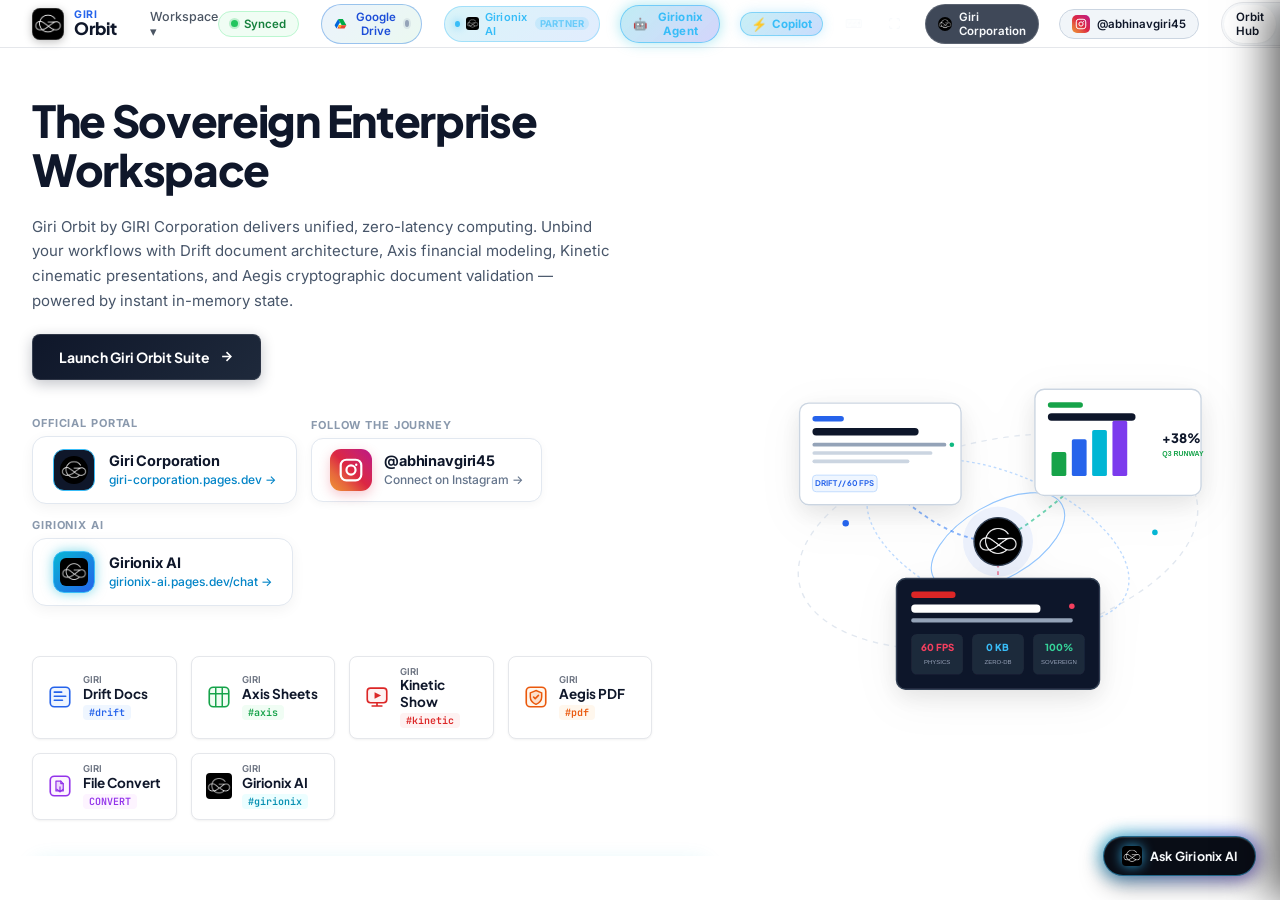
==== index.html @ 6fdd4e20 "fix(docs): purge mock templates so only real user documents display in Recent and Google Drive" ====
<!DOCTYPE html>
<html lang="en">
<head>
  <meta charset="UTF-8">
  <meta name="viewport" content="width=device-width, initial-scale=1.0, viewport-fit=cover">
  <meta name="description" content="Giri Orbit — Complete Cloud-Free Office Suite. Drift Documents, Axis Spreadsheets, Kinetic Presentations, and Aegis PDF Studio. Enterprise productivity, sovereign browser storage.">
  <meta name="keywords" content="Giri Orbit, office suite, document editor, spreadsheet, presentation, PDF, productivity, GIRI Corporation">
  <meta name="author" content="GIRI Corporation">
  <meta name="robots" content="index, follow">
  <meta name="google-site-verification" content="googlefece03b508c439b7">
  <link rel="canonical" href="https://giri-orbit.pages.dev/">
  <link rel="sitemap" type="application/xml" href="https://giri-orbit.pages.dev/sitemap.xml">
  <meta name="theme-color" content="#0f172a" media="(prefers-color-scheme: dark)">
  <meta name="theme-color" content="#ffffff" media="(prefers-color-scheme: light)">
  <meta name="mobile-web-app-capable" content="yes">
  <meta name="apple-mobile-web-app-capable" content="yes">
  <meta name="apple-mobile-web-app-status-bar-style" content="black-translucent">
  <meta name="apple-mobile-web-app-title" content="Giri Orbit">
  <meta name="format-detection" content="telephone=no">

  <!-- Open Graph / Social -->
  <meta property="og:type" content="website">
  <meta property="og:title" content="Giri Orbit — Complete Productivity Platform">
  <meta property="og:description" content="Drift Documents, Axis Spreadsheets, Kinetic Presentations & Aegis PDF Studio — all in your browser, no cloud required.">
  <meta property="og:image" content="assets/giri-logo-symbol.png">
  <meta property="og:site_name" content="Giri Orbit">

  <!-- Twitter Card -->
  <meta name="twitter:card" content="summary">
  <meta name="twitter:title" content="Giri Orbit — Complete Productivity Platform">
  <meta name="twitter:description" content="Enterprise office suite that runs entirely in your browser. No login, no cloud.">
  <meta name="twitter:image" content="assets/giri-logo-symbol.png">

  <title>Giri Orbit — Complete Productivity Platform | GIRI Corporation</title>

  <link rel="preconnect" href="https://fonts.googleapis.com">
  <link rel="preconnect" href="https://fonts.gstatic.com" crossorigin>
  <link href="https://fonts.googleapis.com/css2?family=Inter:wght@300;400;500;600;700;800&family=Plus+Jakarta+Sans:wght@600;700;800&family=JetBrains+Mono:wght@400;500;600&display=swap" rel="stylesheet">
  <link rel="icon" type="image/png" href="assets/giri-logo-symbol.png">
  <link rel="apple-touch-icon" href="assets/giri-logo-symbol.png">
  <link rel="stylesheet" href="css/styles.css?v=10.9">
  <link rel="stylesheet" href="css/hub.css?v=10.2">
  <link rel="stylesheet" href="css/fontsAndSelection.css?v=10.2">
  <link rel="stylesheet" href="css/sync.css?v=10.9">
  <link rel="stylesheet" href="css/mobile.css?v=10.2">
  <link rel="manifest" href="manifest.json">
  <meta name="google-signin-client_id" content="340226227470-np4m4o749r8t12nkpb2lgqru8rftju3r.apps.googleusercontent.com">
  <!-- Official Google Identity Services SDK -->
  <script src="https://accounts.google.com/gsi/client" async defer></script>
</head>
<body>

  <!-- TIER 2: GIRI ORBIT SUITE SUB-HEADER -->
  <header class="tier2-suite-header">
    <div class="tier2-inner">
      <div class="tier2-left">
        <!-- Giri Orbit Dual-Ring Gyroscope / Giri Group Master Mark (Provided by User) -->
        <div class="suite-product-brand" id="suite-product-brand" role="button" tabindex="0" title="Return to Suite Hub">
          <div class="orbit-brand-mark">
            <img src="assets/giri-logo-symbol.png" alt="Giri Group" class="orbit-group-symbol-img">
          </div>
          <div class="suite-brand-titles">
            <span class="suite-brand-sub">Giri</span>
            <span class="suite-brand-main">Orbit</span>
          </div>
        </div>

        <!-- Suite Menu Dropdowns -->
        <nav class="tier2-nav-menu">
          <div class="tier2-menu-item">
            <span>Workspace ▾</span>
            <div class="tier2-dropdown">
              <div class="dropdown-product-row" data-launch="drift">
                <span class="icon-sq sq-blue">D</span>
                <div><strong>Drift</strong><p>Executive Document Composer</p></div>
              </div>
              <div class="dropdown-product-row" data-launch="axis">
                <span class="icon-sq sq-green">A</span>
                <div><strong>Axis</strong><p>High-Velocity Data Matrix</p></div>
              </div>
              <div class="dropdown-product-row" data-launch="kinetic">
                <span class="icon-sq sq-red">K</span>
                <div><strong>Kinetic</strong><p>Cinematic Presentation Show</p></div>
              </div>
              <div class="dropdown-product-row" data-launch="pdf">
                <span class="icon-sq sq-orange">Æ</span>
                <div><strong>Aegis Studio</strong><p>PDF Cryptographic Seal</p></div>
              </div>
              <div class="dropdown-product-row" data-launch="girionix">
                <span class="icon-sq" style="background:linear-gradient(135deg, #06b6d4, #3b82f6); display:flex; align-items:center; justify-content:center; padding:2px;">
                  <img src="assets/girionix-logo.png" alt="Girionix AI Logo" style="width:18px; height:18px; object-fit:contain; border-radius:4px;">
                </span>
                <div><strong>Girionix AI</strong><p>Sovereign Polymath AI Workspace</p></div>
              </div>
              <div style="height:1px; background:rgba(255,255,255,0.1); margin:4px 0;"></div>
              <a href="https://giri-corporation.pages.dev/" target="_blank" rel="noopener" class="dropdown-product-row" style="text-decoration:none; color:inherit;">
                <span class="icon-sq" style="background:#0f172a; border:1px solid #38bdf8; display:flex; align-items:center; justify-content:center;">
                  <img src="assets/giri-logo-symbol.png" alt="Giri Corporation" style="width:16px; height:16px; border-radius:50%; object-fit:cover;">
                </span>
                <div><strong>Giri Corporation</strong><p>Official Corporate Portal &rarr;</p></div>
              </a>
            </div>
          </div>
        </nav>
      </div>

      <!-- Suite View Switcher Tabs & Actions -->
      <div class="tier2-right">
        <button class="tier1-sync-pill" id="btn-global-sync" title="Browser Sync Status & Storage Manager">
          <span class="sync-dot-live"></span>
          <span id="txt-global-sync">Synced</span>
        </button>
        <button class="tier1-drive-pill" id="btn-global-drive-sync" title="Google Drive Cloud Workspace (Save, Open & Edit directly)">
          <svg width="13" height="13" viewBox="0 0 24 24" fill="none" style="flex-shrink:0;">
            <path d="M7.71 3.5L1.15 15l3.43 6 6.56-11.5L7.71 3.5z" fill="#0066DA"/>
            <path d="M16.29 3.5h-8.58l6.56 11.5h8.58l-6.56-11.5z" fill="#00AC47"/>
            <path d="M22.85 15H9.71l-3.43 6h13.14l3.43-6z" fill="#EA4335"/>
            <path d="M14.27 15l-3.42 6-3.43-6h6.85z" fill="#FFBA00"/>
          </svg>
          <span id="txt-global-drive-sync">Google Drive</span>
          <span class="drive-dot-live disconnected"></span>
        </button>
        <button class="tier1-install-pill" id="btn-pwa-install" style="display:none; margin-right:6px; background:rgba(37,99,235,0.2); border:1px solid #3b82f6; color:#93c5fd; padding:3px 10px; border-radius:20px; font-size:11.5px; font-weight:600; cursor:pointer; align-items:center; gap:5px;" title="Install Giri Orbit as Desktop or Mobile App">
          <svg width="12" height="12" viewBox="0 0 24 24" fill="none" stroke="currentColor" stroke-width="2.5"><path d="M21 15v4a2 2 0 0 1-2 2H5a2 2 0 0 1-2-2v-4"/><polyline points="7 10 12 15 17 10"/><line x1="12" y1="15" x2="12" y2="3"/></svg>
          <span>Install App</span>
        </button>
        <div class="girionix-partner-badge" title="Official Strategic AI Partner: Girionix AI (Click for details)" style="margin-right:6px; cursor:pointer;">
          <span class="girionix-partner-pulse"></span>
          <img src="assets/girionix-logo.png" alt="Girionix AI" style="width:13px; height:13px; object-fit:contain; border-radius:3px;">
          <span>Girionix AI</span>
          <span style="opacity:0.7; font-size:9.5px; font-weight:700; text-transform:uppercase; background:rgba(56,189,248,0.2); padding:1px 5px; border-radius:10px;">Partner</span>
        </div>
        <button class="tier1-agent-pill" id="btn-open-girionix-agent" style="margin-right:6px;" title="Open Girionix Autonomous Office Agent (Alt+A)">
          <span>🤖</span>
          <span>Girionix Agent</span>
        </button>
        <button class="tier1-icon-pill" id="btn-open-girionix-ai" style="margin-right:6px; background:linear-gradient(135deg, rgba(6,182,212,0.22), rgba(59,130,246,0.28)); border:1px solid rgba(56,189,248,0.5); color:#38bdf8; padding:3px 10px; border-radius:20px; font-size:11.5px; font-weight:700; cursor:pointer; display:inline-flex; align-items:center; gap:5px; box-shadow:0 0 12px rgba(56,189,248,0.25);" title="Open Girionix AI Assistant (Ctrl+J)">
          <span style="font-size:13px;">⚡</span>
          <span>Copilot</span>
        </button>
        <button class="tier1-icon-pill" id="btn-suite-shortcuts" style="margin-right:6px; background:rgba(255,255,255,0.06); border:1px solid rgba(255,255,255,0.15); color:#f8fafc; width:28px; height:28px; border-radius:50%; display:inline-flex; align-items:center; justify-content:center; cursor:pointer; font-size:12px;" title="Keyboard Shortcuts (Ctrl+/)">
          ⌨
        </button>
        <button class="tier1-icon-pill" id="btn-suite-fullscreen" style="margin-right:6px; background:rgba(255,255,255,0.06); border:1px solid rgba(255,255,255,0.15); color:#f8fafc; width:28px; height:28px; border-radius:50%; display:inline-flex; align-items:center; justify-content:center; cursor:pointer;" title="Toggle Immersive Fullscreen">
          <svg width="13" height="13" viewBox="0 0 24 24" fill="none" stroke="currentColor" stroke-width="2"><path d="M8 3H5a2 2 0 0 0-2 2v3m18 0V5a2 2 0 0 0-2-2h-3m0 18h3a2 2 0 0 0 2-2v-3M3 16v3a2 2 0 0 0 2 2h3"/></svg>
        </button>
        <a href="https://giri-corporation.pages.dev/" target="_blank" rel="noopener" class="tier1-corp-pill" style="margin-right:6px;" title="Visit Giri Corporation Official Website">
          <img src="assets/giri-logo-symbol.png" alt="Giri Corporation" style="width:14px; height:14px; border-radius:50%; display:block;">
          <span>Giri Corporation</span>
        </a>
        <a href="https://www.instagram.com/abhinavgiri45/" target="_blank" rel="noopener" class="tier1-instagram-pill" style="margin-right:8px;" title="Follow @abhinavgiri45 on Instagram">
          <div class="tier1-instagram-pill-icon">
            <svg width="12" height="12" viewBox="0 0 24 24" fill="none" xmlns="http://www.w3.org/2000/svg">
              <rect x="2.5" y="2.5" width="19" height="19" rx="5.2" stroke="#ffffff" stroke-width="2" fill="none"/>
              <circle cx="12" cy="12" r="4.2" stroke="#ffffff" stroke-width="2" fill="none"/>
              <circle cx="16.8" cy="7.2" r="1.1" fill="#ffffff"/>
            </svg>
          </div>
          <span>@abhinavgiri45</span>
        </a>
        <!-- Active Suite Tabs with Specific Tool Links -->
        <nav class="suite-switcher-pill-bar">
          <a href="#hub" class="suite-nav-pill active" data-view="launcher" id="tab-nav-launcher" title="Orbit Hub (http://127.0.0.1:5000/#hub)">
            <span class="pill-full-label">Orbit Hub</span>
            <span class="pill-short-label">Hub</span>
          </a>
          <a href="#drift" class="suite-nav-pill" data-view="drift" id="tab-nav-drift" title="Giri Drift Docs (http://127.0.0.1:5000/#drift)">
            <span class="pill-full-label">Drift (Docs)</span>
            <span class="pill-short-label">Drift</span>
          </a>
          <a href="#axis" class="suite-nav-pill" data-view="axis" id="tab-nav-axis" title="Giri Axis Sheets (http://127.0.0.1:5000/#axis)">
            <span class="pill-full-label">Axis (Sheets)</span>
            <span class="pill-short-label">Axis</span>
          </a>
          <a href="#kinetic" class="suite-nav-pill" data-view="kinetic" id="tab-nav-kinetic" title="Giri Kinetic Presentation (http://127.0.0.1:5000/#kinetic)">
            <span class="pill-full-label">Kinetic (Presentation)</span>
            <span class="pill-short-label">Kinetic</span>
          </a>
          <a href="#pdf" class="suite-nav-pill" data-view="pdf" id="tab-nav-pdf" title="Giri Aegis PDF Studio (http://127.0.0.1:5000/#pdf)">
            <span class="pill-full-label">Aegis (PDF)</span>
            <span class="pill-short-label">Aegis</span>
          </a>
          <a href="#girionix" class="suite-nav-pill" data-view="girionix" id="tab-nav-girionix" title="Girionix AI Polymath Studio (http://127.0.0.1:5000/#girionix)">
            <img src="assets/girionix-logo.png" alt="Girionix AI" style="width:14px; height:14px; object-fit:contain; border-radius:3px; vertical-align:middle; margin-right:4px;">
            <span class="pill-full-label">Girionix (AI)</span>
            <span class="pill-short-label">Girionix AI</span>
          </a>
        </nav>
      </div>
    </div>
  </header>

  <!-- Hidden Universal File Input for Imports -->
  <input type="file" id="universal-file-input" accept=".json,.csv,.md,.txt,.docx,.xlsx,.pptx" style="display: none;">

  <!-- PRIMARY WORKSPACE VIEWPORT -->
  <main class="orbit-workspace" id="orbit-workspace">
    <!-- Rendered by app.js?v=8.0: Zoho-Style Suite Landing Hub OR Full-Screen Desktop Tool Workspaces -->
  </main>

  <!-- PROFESSIONAL EXPORT FORMAT MODAL DIALOG -->
  <div class="export-modal-backdrop" id="export-modal-backdrop" aria-hidden="true">
    <div class="export-modal-card" role="dialog" aria-modal="true" aria-label="Export Document Options">
      <div class="export-modal-header">
        <div class="export-header-title-wrap">
          <svg width="18" height="18" viewBox="0 0 24 24" fill="none" stroke="#e42528" stroke-width="2">
            <path d="M21 15v4a2 2 0 0 1-2 2H5a2 2 0 0 1-2-2v-4"/><polyline points="17 8 12 3 7 8"/><line x1="12" y1="3" x2="12" y2="15"/>
          </svg>
          <div>
            <h3 class="export-modal-title">Export Document</h3>
            <span class="export-modal-sub" id="export-modal-tool-name">Giri Drift Word Processor</span>
          </div>
        </div>
        <button class="esc-kbd" id="btn-close-export-modal">ESC</button>
      </div>

      <div class="export-modal-body">
        <!-- File Name Row -->
        <div class="export-field-group">
          <label for="export-filename-input" class="export-field-label">File Name</label>
          <div class="export-filename-wrap">
            <input type="text" id="export-filename-input" class="export-filename-input" value="Enterprise-Charter" spellcheck="false">
            <span class="export-ext-badge" id="export-ext-preview">.docx</span>
          </div>
        </div>

        <!-- Format Selector Grid -->
        <div class="export-field-group">
          <label class="export-field-label">Select File Format & Extension</label>
          <div class="export-formats-grid" id="export-formats-grid">
            <!-- Dynamically populated format cards -->
          </div>
        </div>
      </div>

      <div class="export-modal-footer">
        <button class="export-cancel-btn" id="btn-cancel-export">Cancel</button>
        <button class="btn-zoho-red" id="btn-confirm-export" style="padding:8px 18px; font-size:13px;">
          <span>Download & Export</span>
        </button>
      </div>
    </div>
  </div>

  <!-- Global Command Palette Spotlight Dialog (Ctrl+K) -->
  <div class="cmd-palette-backdrop" id="cmd-palette-backdrop" aria-hidden="true">
    <div class="cmd-palette-card" role="dialog" aria-modal="true" aria-label="Command Palette">
      <div class="cmd-search-row">
        <svg width="16" height="16" viewBox="0 0 24 24" fill="none" stroke="currentColor" stroke-width="2">
          <circle cx="11" cy="11" r="8"/><line x1="21" y1="21" x2="16.65" y2="16.65"/>
        </svg>
        <input type="text" id="cmd-search-input" placeholder="Type a command or search documents..." spellcheck="false" autocomplete="off">
        <kbd class="esc-kbd" id="cmd-close-btn">ESC</kbd>
      </div>

      <div class="cmd-results-list" id="cmd-results-list"></div>

      <div class="cmd-footer-hints">
        <span>Use <kbd>↑</kbd> <kbd>↓</kbd> to navigate</span>
        <span><kbd>Enter</kbd> to execute</span>
        <span><kbd>ESC</kbd> to dismiss</span>
      </div>
    </div>
  </div>

  <!-- AI Executive Copilot Modal (Ctrl+J) -->
  <div class="ai-copilot-backdrop" id="ai-copilot-backdrop" aria-hidden="true">
    <div class="ai-copilot-card" role="dialog" aria-modal="true" aria-label="AI Executive Copilot">
      <div class="ai-copilot-header">
        <div class="ai-title-wrap">
          <svg width="16" height="16" viewBox="0 0 24 24" fill="none" stroke="#7c3aed" stroke-width="2">
            <polygon points="12 2 15.09 8.26 22 9.27 17 14.14 18.18 21.02 12 17.77 5.82 21.02 7 14.14 2 9.27 8.91 8.26 12 2"/>
          </svg>
          <span class="ai-title">Giri Orbit AI Executive Copilot</span>
        </div>
        <kbd class="esc-kbd" id="ai-copilot-close">ESC</kbd>
      </div>

      <input type="text" id="ai-prompt-input" class="ai-prompt-input" placeholder="Ask AI: 'Summarize charter', 'Draft action items', or 'Format table'..." spellcheck="false">

      <div class="ai-quick-pills">
        <button class="ai-pill-btn" data-prompt="executive-summary">✨ Executive Summary</button>
        <button class="ai-pill-btn" data-prompt="action-items">📋 Key Action Items</button>
        <button class="ai-pill-btn" data-prompt="strategic-table">📊 Strategic Table</button>
        <button class="ai-pill-btn" data-prompt="enhance-tone">⚡ Enhance Tone</button>
      </div>
    </div>
  </div>

  <!-- Enterprise Sovereign Specs & Documentation Modal -->
  <div class="sovereign-modal-backdrop" id="sovereign-modal-backdrop" aria-hidden="true">
    <div class="sovereign-modal-card" role="dialog" aria-modal="true" aria-label="Giri Orbit Sovereign Enterprise Specifications">
      <div class="export-modal-header">
        <div class="export-header-title-wrap">
          <div class="orbit-brand-mark" style="width:32px; height:32px; background:#000; border-radius:6px; overflow:hidden;">
            <img src="assets/giri-logo-symbol.png" alt="Giri Group" style="width:100%; height:100%; object-fit:cover; display:block;">
          </div>
          <div>
            <h3 class="export-modal-title" id="sovereign-modal-title">Giri Orbit Sovereign Architecture</h3>
            <span class="export-modal-sub" id="sovereign-modal-sub">Enterprise Specification & Platform Capabilities</span>
          </div>
        </div>
        <button class="esc-kbd" id="btn-close-sovereign-modal">ESC</button>
      </div>

      <div class="export-modal-body" id="sovereign-modal-body" style="font-size:13px; color:#334155; line-height:1.6;">
        <!-- Dynamically injected content -->
      </div>

      <div class="export-modal-footer">
        <button class="export-cancel-btn" id="btn-dismiss-sovereign">Dismiss</button>
        <button class="btn-giri-primary" id="btn-action-sovereign" style="padding:8px 18px; font-size:12.5px;">
          <span>Launch Fullscreen App</span>
        </button>
      </div>
    </div>
  </div>

  <!-- Floating Girionix AI Quick Assistant Pill -->
  <div class="girionix-floating-trigger" id="btn-floating-girionix-trigger" role="button" tabindex="0" title="Ask Girionix AI (Ctrl+J)">
    <div class="girionix-floating-aura"></div>
    <div class="girionix-floating-inner">
      <span class="girionix-floating-icon" style="display:inline-flex; align-items:center; justify-content:center;">
        <img src="assets/girionix-logo.png" alt="Girionix AI Logo" style="width:20px; height:20px; object-fit:contain; border-radius:4px;">
      </span>
      <span class="girionix-floating-label">Ask Girionix AI</span>
    </div>
  </div>

  <!-- Girionix AI Office Suite Copilot Side-Panel Drawer -->
  <aside class="girionix-ai-drawer" id="girionix-ai-drawer" aria-hidden="true" role="complementary" aria-label="Girionix AI Office Copilot">
    <!-- Draggable Resize Handle -->
    <div class="girionix-resize-handle" id="girionix-resize-handle" title="Drag to adjust assistant width"></div>

    <!-- Header Tier 1: Brand, Title, New Chat & Controls -->
    <div class="girionix-drawer-header" style="padding:10px 14px; display:flex; align-items:center; justify-content:space-between; border-bottom:1px solid rgba(255,255,255,0.08); background:#0c0f18;">
      <div class="girionix-drawer-title-wrap" style="display:flex; align-items:center; gap:8px;">
        <div class="girionix-drawer-logo" style="display:flex; align-items:center; justify-content:center; background:transparent; width:auto; height:auto;">
          <img src="assets/giri-logo-symbol.png" alt="Giri Orbit Logo" style="width:24px; height:24px; object-fit:contain;">
        </div>
        <div style="display:flex; align-items:center; gap:5px;">
          <span style="font-size:13.5px; font-weight:800; color:#f1f5f9; letter-spacing:-0.2px;">Girionix AI</span>
          <span style="background:rgba(168,85,247,0.18); border:1px solid rgba(168,85,247,0.4); color:#c084fc; font-size:9.5px; font-weight:800; padding:1.5px 5px; border-radius:10px; letter-spacing:0.5px;">PRO</span>
        </div>
        <!-- Active Copilot Indicator matching user screenshot -->
        <span id="girionix-copilot-title-badge" style="font-size:11px; font-weight:700; color:#38bdf8; background:rgba(56,189,248,0.1); border:1px solid rgba(56,189,248,0.25); border-radius:12px; padding:2px 8px; white-space:nowrap;">✦ Giri Drift Co-Pilot</span>
      </div>

      <div class="girionix-drawer-actions" style="display:flex; align-items:center; gap:6px;">
        <!-- New Chat Button (Per active tool) -->
        <button id="btn-girionix-new-chat" class="girionix-new-chat-btn" title="Start a fresh AI conversation for this tool" style="display:flex; align-items:center; gap:5px; background:linear-gradient(135deg, rgba(37,99,235,0.25), rgba(6,182,212,0.25)); border:1px solid rgba(56,189,248,0.4); color:#38bdf8; font-size:11.5px; font-weight:700; padding:4px 10px; border-radius:6px; cursor:pointer; transition:all 0.15s ease;">
          <span style="font-size:13px; font-weight:900; line-height:1;">+</span>
          <span>New Chat</span>
        </button>
        <!-- Mode Tabs: Instant Copilot vs Cloud Web -->
        <div class="girionix-mode-pill-toggle" style="display:flex; background:#18181b; border:1px solid #27272a; border-radius:6px; padding:2px;">
          <button id="btn-girionix-mode-instant" class="girionix-mode-btn active" title="Instant Local Sovereign AI (100% Guaranteed Response)" style="background:#2563eb; color:#fff; border:none; border-radius:4px; font-size:10px; font-weight:700; padding:2px 6px; cursor:pointer;">⚡ Instant</button>
          <button id="btn-girionix-mode-cloud" class="girionix-mode-btn" title="Cloud Studio Web App" style="background:transparent; color:#94a3b8; border:none; border-radius:4px; font-size:10px; font-weight:600; padding:2px 6px; cursor:pointer;">🌐 Cloud</button>
        </div>
        <button class="girionix-icon-btn" id="btn-girionix-settings" title="AI Model & API Key Settings" style="background:transparent; border:1px solid #27272a; color:#94a3b8; border-radius:6px; width:28px; height:28px; display:flex; align-items:center; justify-content:center; cursor:pointer; font-size:12px;">⚙️</button>
        <button class="girionix-icon-btn" id="btn-girionix-expand" title="Adjust Width (Compact / Wide / Full)" style="background:transparent; border:1px solid #27272a; color:#94a3b8; border-radius:6px; width:28px; height:28px; display:flex; align-items:center; justify-content:center; cursor:pointer; font-size:12px;">⛶</button>
        <button class="girionix-icon-btn" id="btn-girionix-drawer-close" title="Close Copilot (ESC)" style="background:transparent; border:1px solid #27272a; color:#94a3b8; border-radius:6px; width:28px; height:28px; display:flex; align-items:center; justify-content:center; cursor:pointer; font-size:13px;">✕</button>
      </div>
    </div>

    <!-- Header Tier 2: Tool Switcher Pills Bar (Exact visual match to user screenshot Image 1) -->
    <div class="girionix-tool-pills-bar" style="display:flex; align-items:center; gap:8px; padding:8px 14px; background:#080b13; border-bottom:1px solid rgba(255,255,255,0.06); overflow-x:auto;">
      <button class="girionix-tool-pill active" data-tool="drift">Giri Drift</button>
      <button class="girionix-tool-pill" data-tool="axis">Giri Axis</button>
      <button class="girionix-tool-pill" data-tool="kinetic">Giri Kinetic</button>
      <button class="girionix-tool-pill" data-tool="pdf">Giri Aegis</button>
      <div style="margin-left:auto; font-size:10px; color:#64748b; font-family:monospace; display:flex; align-items:center; gap:5px; white-space:nowrap;">
        <span class="live-dot" style="width:6px; height:6px; border-radius:50%; background:#22c55e; display:inline-block;"></span>
        <span id="girionix-live-time">06:47 AM</span>
        <span style="background:rgba(168,85,247,0.15); color:#c084fc; border:1px solid rgba(168,85,247,0.3); border-radius:4px; padding:1px 5px; font-size:9.5px; font-weight:700;">Auto-Identified</span>
      </div>
    </div>

    <!-- Copilot Body: Panes Container -->
    <div class="girionix-drawer-content" style="flex:1; display:flex; flex-direction:column; min-height:0; position:relative; overflow:hidden;">
      
      <!-- PANE 1: ⚡ SOVEREIGN INSTANT COPILOT (Guaranteed Response, 0ms Delay, 100% Reliable) -->
      <div id="girionix-pane-sovereign" class="girionix-copilot-pane active" style="flex:1; display:flex; flex-direction:column; min-height:0; position:relative; background:#070911;">
        <!-- Chat Message Stream -->
        <div id="girionix-chat-stream" class="girionix-chat-stream" style="flex:1; overflow-y:auto; padding:16px 14px; display:flex; flex-direction:column; gap:14px;">
          <!-- Dynamically populated or Welcome Hero -->
        </div>

        <!-- Suggestion Chips Bar -->
        <div id="girionix-suggestion-chips" class="girionix-suggestion-chips" style="display:flex; gap:6px; padding:6px 14px; overflow-x:auto; background:#090d16; border-top:1px solid rgba(255,255,255,0.05); scrollbar-width:none;">
          <!-- Dynamically injected based on active tool -->
        </div>

        <!-- Input Compose Box -->
        <div class="girionix-chat-compose" style="padding:10px 14px 14px; background:#0c101c; border-top:1px solid rgba(255,255,255,0.08); display:flex; flex-direction:column; gap:8px;">
          <div id="girionix-attached-chip-row" class="girionix-attached-chip-row" style="display:none; margin:0 0 6px 0;">
            <span id="girionix-attached-chip-label">📄 document.txt</span>
            <button id="btn-girionix-remove-chip" style="background:none; border:none; color:#ef4444; cursor:pointer; font-size:12px; margin-left:auto;">✕</button>
          </div>
          <div style="display:flex; gap:8px; align-items:flex-end;">
            <input type="file" id="girionix-file-input" accept=".txt,.md,.json,.csv,.tsv,.html,.doc,.docx" style="display:none;">
            <button id="btn-girionix-attach-file" class="girionix-attach-btn" title="Attach file context (Ctrl+U)">📎</button>
            <div style="flex:1; position:relative; display:flex; align-items:center;">
              <textarea id="girionix-drawer-prompt-input" rows="1" placeholder="Ask Girionix AI for formulas, tables, slides, or prose..." style="width:100%; max-height:120px; background:#111624; border:1px solid rgba(56,189,248,0.25); border-radius:8px; padding:9px 38px 9px 12px; color:#f8fafc; font-size:12.5px; font-family:inherit; resize:none; outline:none; line-height:1.45;"></textarea>
              <button id="btn-girionix-voice-dictate" title="Voice Dictation" style="position:absolute; right:8px; background:transparent; border:none; color:#64748b; font-size:15px; cursor:pointer; padding:4px;">🎙️</button>
            </div>
            <button id="btn-girionix-drawer-send" title="Send message (Enter)" style="background:linear-gradient(135deg, #06b6d4, #2563eb); border:none; color:#fff; width:36px; height:36px; border-radius:8px; display:flex; align-items:center; justify-content:center; cursor:pointer; font-size:15px; flex-shrink:0; transition:all 0.15s ease;">➤</button>
          </div>
          <div style="display:flex; justify-content:space-between; align-items:center; font-size:10px; color:#64748b;">
            <span>Giri Orbit Sovereign Intelligence • Pro 10.4</span>
            <span>Shift+Enter for new line</span>
          </div>
        </div>
      </div>

      <!-- PANE 2: 🌐 CLOUD STUDIO (Remote Iframe Web App) -->
      <div id="girionix-pane-cloud" class="girionix-copilot-pane" style="flex:1; display:none; flex-direction:column; min-height:0; position:relative; background:#07080e;">
        <div class="girionix-frame-controls" style="display:flex; align-items:center; justify-content:space-between; padding:6px 12px; background:#05070e; border-bottom:1px solid rgba(255,255,255,0.06); font-size:11px; color:#64748b;">
          <span class="girionix-frame-url" style="color:#38bdf8;">girionix-ai.pages.dev</span>
          <div style="display:flex; gap:6px;">
            <button class="girionix-mini-btn" id="btn-girionix-frame-reload">↻ Reload</button>
            <a class="girionix-mini-btn" id="btn-girionix-popout-link" href="https://girionix-ai.pages.dev" target="_blank" rel="noopener">↗ Popout</a>
          </div>
        </div>
        <div class="girionix-iframe-wrap" style="flex:1; width:100%; height:100%; position:relative;">
          <iframe id="girionix-drawer-iframe" src="about:blank" data-src="https://girionix-ai.pages.dev/?direct=chat&amp;app=true&amp;embed=true&amp;mode=office&amp;model=girionix-pro&amp;name=Orbit%20User" title="Girionix AI Cloud Studio" allow="clipboard-read; clipboard-write; microphone; camera; display-capture; fullscreen" style="width:100%; height:100%; border:none; display:block;"></iframe>
        </div>
      </div>

    </div>
  </aside>

  <!-- Notification Toast Container -->
  <div class="orbit-toast-wrap" id="orbit-toast-wrap" aria-live="polite"></div>

  <!-- Main Orchestrator -->
  <script type="module" src="js/app.js?v=11.5"></script>
  <script>
    if ('serviceWorker' in navigator) {
      window.addEventListener('load', () => {
        navigator.serviceWorker.register('./sw.js').then((reg) => {
          console.log('[Giri Orbit PWA] Service Worker active, scope:', reg.scope);
        }).catch((err) => {
          console.warn('[Giri Orbit PWA] Service Worker registration skipped:', err);
        });
      });
    }
  </script>
</body>
</html>
---- css/styles.css ----
@import url("./social.css?v=8.0");
@import url("./fileMenu.css?v=8.0");
@import url("./hub.css?v=8.0");
@import url("./print.css?v=8.0");
@import url("./fontsAndSelection.css?v=8.0");
/* ==========================================================================
   GIRI ORBIT / GIRI OFFICE SUITE — ENTERPRISE WHITE DESIGN SYSTEM
   Inspired by Zoho Office Suite / Apple / Linear
   ========================================================================== */

:root {
  /* Stark White & Corporate Neutral Palette */
  --canvas-white: #ffffff;
  --panel-bg: #f8fafc;
  --panel-alt: #f1f5f9;
  --sidebar-bg: #fafbfc;
  --border-subtle: #e5e7eb;
  --border-crisp: #d1d5db;
  --border-dark: #0f172a;

  /* Typography Colors */
  --text-primary: #111827;
  --text-secondary: #4b5563;
  --text-muted: #6b7280;

  /* Brand Accents */
  --zoho-red: #e42528;
  --zoho-red-hover: #c91e21;
  --accent-blue: #1e40af;
  --accent-green: #15803d;
  --accent-amber: #b45309;
  --accent-violet: #6d28d9;

  /* Elevations */
  --shadow-card: 0 1px 3px rgba(0, 0, 0, 0.04), 0 1px 2px rgba(0, 0, 0, 0.02);
  --shadow-hover: 0 10px 25px -3px rgba(0, 0, 0, 0.08), 0 4px 6px -2px rgba(0, 0, 0, 0.04);
  --shadow-paper: 0 4px 20px rgba(0, 0, 0, 0.06), 0 1px 2px rgba(0, 0, 0, 0.04);
  --shadow-modal: 0 20px 50px -8px rgba(0, 0, 0, 0.18), 0 0 0 1px rgba(0, 0, 0, 0.05);

  /* Fonts */
  --font-sans: 'Inter', -apple-system, BlinkMacSystemFont, 'Segoe UI', Roboto, sans-serif;
  --font-display: 'Plus Jakarta Sans', -apple-system, BlinkMacSystemFont, sans-serif;
  --font-mono: 'JetBrains Mono', monospace;

  /* Motion */
  --ease-out: cubic-bezier(0.16, 1, 0.3, 1);
  --transition-fast: 0.2s var(--ease-out);
}

/* --- Global Reset --- */
*, *::before, *::after {
  box-sizing: border-box;
  margin: 0;
  padding: 0;
  -webkit-font-smoothing: antialiased;
}

html, body {
  width: 100vw;
  height: 100vh;
  overflow: hidden;
  background-color: var(--canvas-white);
  color: var(--text-primary);
  font-family: var(--font-sans);
  font-size: 13.5px;
}

/* Custom Scrollbars */
* {
  scrollbar-width: thin;
  scrollbar-color: #cbd5e1 transparent;
}
*::-webkit-scrollbar { width: 5px; height: 5px; }
*::-webkit-scrollbar-track { background: transparent; }
*::-webkit-scrollbar-thumb { background: #cbd5e1; border-radius: 9999px; }
*::-webkit-scrollbar-thumb:hover { background: #94a3b8; }

button, input, textarea, select {
  font-family: inherit;
  font-size: inherit;
  color: inherit;
  background: none;
  border: none;
  outline: none;
}

/* ==========================================================================
   TIER 1: GLOBAL CORPORATE NETWORK HEADER
   ========================================================================== */
.tier1-corporate-bar {
  width: 100%;
  height: 38px;
  background: #ffffff;
  border-bottom: 1px solid #f1f5f9;
  display: flex;
  align-items: center;
  justify-content: center;
  z-index: 1002;
  position: relative;
}

.tier1-inner {
  width: 100%;
  max-width: 1440px;
  padding: 0 24px;
  display: flex;
  align-items: center;
  justify-content: space-between;
}

.tier1-left, .tier1-right {
  display: flex;
  align-items: center;
  gap: 16px;
}

.giri-brand-corp-badge {
  cursor: pointer;
  display: flex;
  align-items: center;
  padding: 3px 6px;
  border-radius: 6px;
  transition: all var(--transition-fast);
}

.giri-brand-corp-badge:hover {
  background: var(--panel-alt);
}

.giri-corp-badge-img {
  height: 24px;
  width: auto;
  max-width: 140px;
  object-fit: contain;
  display: block;
}

.tier1-links {
  display: flex;
  align-items: center;
  gap: 18px;
}

.tier1-link {
  font-size: 12px;
  color: var(--text-secondary);
  text-decoration: none;
  font-weight: 500;
  transition: color var(--transition-fast);
}

.tier1-link:hover {
  color: var(--text-primary);
}

.dropdown-arrow {
  cursor: pointer;
}

.tier1-icon-btn {
  color: var(--text-secondary);
  cursor: pointer;
  display: flex;
  align-items: center;
  transition: color var(--transition-fast);
}

.tier1-icon-btn:hover {
  color: var(--text-primary);
}

.tier1-lang-select {
  display: flex;
  align-items: center;
  gap: 5px;
  font-size: 11.5px;
  color: var(--text-secondary);
  cursor: pointer;
  padding: 3px 6px;
  border-radius: 4px;
  transition: all var(--transition-fast);
}

.tier1-lang-select:hover {
  background: var(--panel-alt);
  color: var(--text-primary);
}

.tier1-status-pill {
  display: flex;
  align-items: center;
  gap: 6px;
  padding: 3px 9px;
  background: rgba(37, 99, 235, 0.06);
  border: 1px solid rgba(37, 99, 235, 0.16);
  border-radius: 12px;
  font-family: var(--font-mono);
  font-size: 11px;
  font-weight: 600;
  color: #2563eb;
  cursor: pointer;
  transition: all var(--transition-fast);
}

.tier1-status-pill:hover {
  background: rgba(37, 99, 235, 0.12);
}

.status-pulse-dot {
  width: 6px;
  height: 6px;
  border-radius: 50%;
  background: #10b981;
  box-shadow: 0 0 6px #10b981;
  animation: statusPulse 2s infinite;
}

@keyframes statusPulse {
  0% { transform: scale(1); opacity: 1; }
  50% { transform: scale(1.3); opacity: 0.6; }
  100% { transform: scale(1); opacity: 1; }
}

/* Tier 1 Ecosystem Dropdown Menu */
.tier1-dropdown-wrap {
  position: relative;
}

.tier1-dropdown-menu {
  position: absolute;
  top: calc(100% + 8px);
  left: 0;
  min-width: 240px;
  background: #ffffff;
  border: 1px solid var(--border-subtle);
  border-radius: 8px;
  box-shadow: var(--shadow-modal);
  padding: 6px;
  display: none;
  flex-direction: column;
  gap: 2px;
  z-index: 2000;
}

.tier1-dropdown-wrap:hover .tier1-dropdown-menu,
.tier1-dropdown-menu.open {
  display: flex;
}

.ecosystem-menu-item {
  padding: 8px 10px;
  border-radius: 6px;
  cursor: pointer;
  transition: background var(--transition-fast);
}

.ecosystem-menu-item:hover {
  background: var(--panel-bg);
}

.ecosystem-menu-item strong {
  display: block;
  font-family: var(--font-display);
  font-size: 12px;
  color: var(--text-primary);
}

.ecosystem-menu-item p {
  margin: 0;
  font-size: 10.5px;
  color: var(--text-muted);
}

/* ==========================================================================
   TIER 2: GIRI OFFICE SUITE SUB-HEADER
   ========================================================================== */
.tier2-suite-header {
  width: 100%;
  height: 54px;
  background: #ffffff;
  border-bottom: 1px solid var(--border-subtle);
  display: flex;
  align-items: center;
  justify-content: center;
  z-index: 1001;
  position: relative;
  transition: height 0.18s cubic-bezier(0.16, 1, 0.3, 1);
}

.tier2-inner {
  width: 100%;
  max-width: 1440px;
  padding: 0 24px;
  display: flex;
  align-items: center;
  justify-content: space-between;
}

.tier2-left, .tier2-right {
  display: flex;
  align-items: center;
  gap: 14px;
}

.suite-product-brand {
  display: flex;
  align-items: center;
  gap: 10px;
  cursor: pointer;
  padding: 4px 8px;
  border-radius: 8px;
  transition: all var(--transition-fast);
}

.suite-product-brand:hover {
  background: var(--panel-bg);
}

.orbit-brand-mark {
  width: 32px;
  height: 32px;
  border-radius: 8px;
  background: #000000;
  border: 1px solid rgba(255, 255, 255, 0.18);
  display: flex;
  align-items: center;
  justify-content: center;
  box-shadow: 0 2px 8px rgba(0, 0, 0, 0.25);
  overflow: hidden;
}

.orbit-group-symbol-img {
  width: 100%;
  height: 100%;
  object-fit: cover;
  display: block;
  transition: transform var(--transition-fast);
}

.suite-product-brand:hover .orbit-group-symbol-img {
  transform: scale(1.08);
}

.suite-brand-titles {
  display: flex;
  flex-direction: column;
  line-height: 1.05;
}

.suite-brand-sub {
  font-size: 10.5px;
  font-weight: 700;
  color: #2563eb;
  letter-spacing: 0.06em;
  text-transform: uppercase;
}

.suite-brand-main {
  font-family: var(--font-display);
  font-size: 17px;
  font-weight: 800;
  color: #0f172a;
  letter-spacing: -0.02em;
}

.tier2-nav-menu {
  display: flex;
  align-items: center;
  gap: 16px;
  margin-left: 12px;
}

.tier2-menu-item {
  position: relative;
  font-size: 12.5px;
  font-weight: 500;
  color: var(--text-secondary);
  cursor: pointer;
  padding: 6px 0;
  transition: color var(--transition-fast);
}

.tier2-menu-item:hover {
  color: var(--text-primary);
}

.tier2-dropdown {
  position: absolute;
  top: 100%;
  left: 0;
  min-width: 220px;
  background: #ffffff;
  border: 1px solid var(--border-subtle);
  border-radius: 8px;
  box-shadow: var(--shadow-modal);
  padding: 6px;
  display: none;
  flex-direction: column;
  gap: 4px;
  z-index: 2000;
}

.tier2-menu-item:hover .tier2-dropdown {
  display: flex;
}

.dropdown-product-row {
  display: flex;
  align-items: center;
  gap: 10px;
  padding: 8px 10px;
  border-radius: 6px;
  cursor: pointer;
  transition: background var(--transition-fast);
}

.dropdown-product-row:hover {
  background: var(--panel-bg);
}

.icon-sq {
  width: 26px;
  height: 26px;
  border-radius: 6px;
  display: flex;
  align-items: center;
  justify-content: center;
  font-family: var(--font-display);
  font-size: 12px;
  font-weight: 800;
  color: #ffffff;
}

.sq-blue { background: #2563eb; }
.sq-green { background: #16a34a; }
.sq-red { background: #dc2626; }
.sq-orange { background: #ea580c; }

.dropdown-product-row strong {
  display: block;
  font-size: 12px;
  color: var(--text-primary);
}

.dropdown-product-row p {
  font-size: 10.5px;
  color: var(--text-muted);
}

/* Tier 2 Switcher Pills */
.suite-switcher-pill-bar {
  display: flex;
  align-items: center;
  background: var(--panel-bg);
  padding: 2px;
  border-radius: 9999px;
  border: 1px solid var(--border-subtle);
}

.suite-nav-pill {
  display: inline-flex;
  align-items: center;
  padding: 5px 12px;
  border-radius: 9999px;
  font-size: 11.5px;
  font-weight: 500;
  color: var(--text-secondary);
  text-decoration: none;
  background: transparent;
  border: none;
  cursor: pointer;
  transition: all var(--transition-fast);
}

.suite-nav-pill:hover {
  color: var(--text-primary);
}

.suite-nav-pill.active {
  background: #ffffff;
  color: var(--text-primary);
  font-weight: 600;
  box-shadow: 0 1px 2px rgba(0, 0, 0, 0.06);
}

.suite-nav-pill .pill-full-label {
  display: inline;
}

.suite-nav-pill .pill-short-label {
  display: none;
}

body.in-tool .suite-nav-pill .pill-full-label {
  display: none;
}
body.in-tool .suite-nav-pill .pill-short-label {
  display: inline;
}

@media (max-width: 900px) {
  .suite-nav-pill .pill-full-label {
    display: none;
  }
  .suite-nav-pill .pill-short-label {
    display: inline;
  }
}

.tier2-divider {
  width: 1px;
  height: 20px;
  background: var(--border-subtle);
}

.header-action-pill {
  display: inline-flex;
  align-items: center;
  gap: 5px;
  padding: 5px 10px;
  border-radius: 6px;
  border: 1px solid var(--border-subtle);
  background: var(--panel-bg);
  font-size: 11.5px;
  font-weight: 500;
  color: var(--text-secondary);
  cursor: pointer;
  transition: all var(--transition-fast);
}

.header-action-pill:hover {
  color: var(--text-primary);
  border-color: var(--border-crisp);
  background: var(--panel-bg);
}

.header-cmd-pill {
  display: inline-flex;
  align-items: center;
  padding: 4px 8px;
  border-radius: 6px;
  background: var(--panel-bg);
  border: 1px solid var(--border-subtle);
  color: var(--text-secondary);
  cursor: pointer;
}

.kbd-hint {
  font-family: var(--font-mono);
  font-size: 10px;
  padding: 1px 4px;
  border-radius: 3px;
  background: #ffffff;
  border: 1px solid var(--border-subtle);
  color: var(--text-muted);
}

/* ==========================================================================
   PRIMARY WORKSPACE VIEWPORT
   ========================================================================== */
.orbit-workspace {
  width: 100vw;
  height: calc(100vh - 92px);
  overflow-y: auto;
  position: relative;
  background-color: var(--canvas-white);
}

/* ==========================================================================
   FULL-SCREEN TOOL IMMERSION (ACTIVE WHEN IN ANY TOOL)
   Completely removes the suite headers so tools occupy 100vh with their own ribbons
   ========================================================================== */
body.in-tool .tier1-corporate-bar,
body.in-tool .tier2-suite-header,
.tier2-suite-header.in-tool {
  display: none !important;
}

body.in-tool .orbit-workspace {
  height: 100vh !important;
  max-height: 100vh !important;
  margin-top: 0 !important;
  padding: 0 !important;
  top: 0 !important;
}

/* ==========================================================================
   ZOHO OFFICE-STYLE SUITE LANDING HUB
   ========================================================================== */
.zoho-suite-landing {
  width: 100%;
  display: flex;
  flex-direction: column;
  background: #ffffff;
}

/* Hero Section */
.zoho-hero-section {
  width: 100%;
  max-width: 1360px;
  margin: 0 auto;
  padding: 48px 32px 32px;
  display: grid;
  grid-template-columns: 1.15fr 0.85fr;
  gap: 40px;
  align-items: center;
}

.zoho-hero-left {
  display: flex;
  flex-direction: column;
  gap: 20px;
}

.zoho-hero-title {
  font-family: var(--font-display);
  font-size: 44px;
  font-weight: 800;
  color: #0f172a;
  letter-spacing: -0.03em;
  line-height: 1.12;
}

.zoho-hero-subtitle {
  font-size: 15px;
  line-height: 1.65;
  color: #475569;
  max-width: 580px;
}

/* Executive Giri Orbit Primary Button */
.btn-giri-primary {
  display: inline-flex;
  align-items: center;
  justify-content: center;
  gap: 9px;
  padding: 13px 26px;
  border-radius: 8px;
  background: linear-gradient(135deg, #0f172a 0%, #1e293b 100%);
  color: #ffffff;
  font-family: var(--font-display);
  font-size: 14px;
  font-weight: 700;
  cursor: pointer;
  width: fit-content;
  box-shadow: 0 4px 14px rgba(15, 23, 42, 0.25);
  border: 1px solid rgba(255, 255, 255, 0.12);
  transition: all var(--transition-fast);
}

.btn-giri-primary:hover {
  background: linear-gradient(135deg, #1e293b 0%, #2563eb 100%);
  transform: translateY(-1px);
  box-shadow: 0 6px 18px rgba(37, 99, 235, 0.35);
}

/* Accent Button */
.btn-zoho-red {
  display: inline-flex;
  align-items: center;
  justify-content: center;
  gap: 8px;
  padding: 13px 26px;
  border-radius: 8px;
  background: linear-gradient(135deg, #2563eb 0%, #1d4ed8 100%);
  color: #ffffff;
  font-family: var(--font-display);
  font-size: 14px;
  font-weight: 700;
  cursor: pointer;
  width: fit-content;
  box-shadow: 0 4px 14px rgba(37, 99, 235, 0.25);
  transition: all var(--transition-fast);
}

.btn-zoho-red:hover {
  background: linear-gradient(135deg, #1d4ed8 0%, #1e40af 100%);
  transform: translateY(-1px);
  box-shadow: 0 6px 18px rgba(37, 99, 235, 0.35);
}

/* 4 Product Cards Horizontal Strip */
.zoho-product-cards-strip {
  display: grid;
  grid-template-columns: repeat(4, 1fr);
  gap: 14px;
  margin-top: 14px;
  max-width: 620px;
}

.zoho-app-card {
  display: flex;
  align-items: center;
  gap: 10px;
  padding: 10px 14px;
  background: #ffffff;
  border: 1px solid var(--border-subtle);
  border-radius: 8px;
  box-shadow: var(--shadow-card);
  cursor: pointer;
  transition: all var(--transition-fast);
}

.zoho-app-card:hover {
  transform: translateY(-2px);
  border-color: var(--border-crisp);
  box-shadow: var(--shadow-hover);
}

.app-card-icon {
  display: flex;
  align-items: center;
  justify-content: center;
}

.app-card-meta {
  display: flex;
  flex-direction: column;
}

.app-card-prefix {
  font-size: 9.5px;
  font-weight: 600;
  color: var(--text-muted);
  line-height: 1;
}

.app-card-title {
  font-family: var(--font-display);
  font-size: 13.5px;
  font-weight: 700;
  color: #0f172a;
}

/* Hero Right Illustration */
.zoho-hero-right {
  display: flex;
  align-items: center;
  justify-content: center;
  position: relative;
}

.hero-vector-art {
  width: 100%;
  max-width: 480px;
  height: auto;
  filter: drop-shadow(0 10px 20px rgba(0, 0, 0, 0.05));
}

/* Zero-G Orbital Document Matrix Section */
.orbital-matrix-section {
  width: 100%;
  border-top: 1px solid var(--border-subtle);
  background: radial-gradient(circle at 50% 10%, rgba(248, 250, 252, 0.8) 0%, #ffffff 70%);
  padding: 24px 32px 48px;
  display: flex;
  flex-direction: column;
  height: 520px;
}

.orbital-section-header {
  max-width: 1360px;
  margin: 0 auto 16px;
  width: 100%;
  display: flex;
  align-items: center;
  justify-content: space-between;
}

.orbital-title-group h2 {
  font-family: var(--font-display);
  font-size: 18px;
  font-weight: 800;
  color: #0f172a;
}

.orbital-title-group p {
  font-size: 12px;
  color: var(--text-secondary);
}

.orbital-search-bar {
  display: flex;
  align-items: center;
  gap: 12px;
  padding: 6px 14px;
  background: #ffffff;
  border: 1px solid var(--border-subtle);
  border-radius: 8px;
  box-shadow: var(--shadow-card);
}

.orbital-search-input {
  font-size: 12.5px;
  width: 220px;
}

.orbital-filter-btn {
  padding: 3px 8px;
  border-radius: 4px;
  font-size: 11px;
  font-weight: 500;
  color: var(--text-secondary);
  cursor: pointer;
}

.orbital-filter-btn.active {
  background: var(--panel-alt);
  color: var(--text-primary);
  font-weight: 600;
}

.orbital-physics-canvas-wrap {
  flex: 1;
  position: relative;
  overflow: hidden;
  width: 100%;
  max-width: 1360px;
  margin: 0 auto;
}

/* Floating Recent Document Cards */
.floating-doc-card {
  position: absolute;
  width: 310px;
  background: #ffffff;
  border: 1px solid var(--border-subtle);
  border-radius: 10px;
  box-shadow: var(--shadow-card);
  padding: 15px;
  cursor: grab;
  display: flex;
  flex-direction: column;
  gap: 10px;
  user-select: none;
  transform-origin: center center;
  transition: box-shadow 0.25s var(--ease-out), border-color 0.25s var(--ease-out);
  will-change: transform;
}

.floating-doc-card:active { cursor: grabbing; }
.floating-doc-card:hover {
  box-shadow: var(--shadow-hover);
  border-color: var(--border-crisp);
  z-index: 100 !important;
}

.card-top-row {
  display: flex;
  align-items: center;
  justify-content: space-between;
}

.card-tool-badge {
  display: inline-flex;
  align-items: center;
  gap: 4px;
  font-size: 10px;
  font-weight: 700;
  padding: 2px 7px;
  border-radius: 4px;
}

.badge-drift { background: rgba(37, 99, 235, 0.08); color: #1e40af; }
.badge-axis { background: rgba(22, 163, 74, 0.08); color: #15803d; }
.badge-kinetic { background: rgba(220, 38, 38, 0.08); color: #b91c1c; }
.badge-pdf { background: rgba(234, 88, 12, 0.08); color: #c2410c; }

.card-timestamp {
  font-size: 10px;
  font-family: var(--font-mono);
  color: var(--text-muted);
}

.card-title {
  font-family: var(--font-display);
  font-size: 14px;
  font-weight: 700;
  color: var(--text-primary);
  line-height: 1.3;
}

.card-preview-text {
  font-size: 11.5px;
  line-height: 1.5;
  color: var(--text-secondary);
  display: -webkit-box;
  -webkit-line-clamp: 2;
  -webkit-box-orient: vertical;
  overflow: hidden;
}

.card-footer-meta {
  display: flex;
  align-items: center;
  justify-content: space-between;
  border-top: 1px solid var(--border-subtle);
  padding-top: 8px;
  font-size: 10.5px;
  color: var(--text-muted);
}

.card-action-cue {
  color: var(--zoho-red);
  font-weight: 700;
  display: flex;
  align-items: center;
  gap: 3px;
}

.card-launching {
  transition: transform 0.45s var(--ease-out), opacity 0.45s ease-out !important;
  transform: scale(2.4) !important;
  opacity: 0 !important;
  pointer-events: none;
}

/* ==========================================================================
   GIRI PDF STUDIO WORKSPACE
   ========================================================================== */
.pdf-studio-shell {
  width: 100%;
  height: 100%;
  display: flex;
  flex-direction: column;
  background: var(--panel-bg);
}

.pdf-top-bar {
  height: 44px;
  min-height: 44px;
  background: #ffffff;
  border-bottom: 1px solid var(--border-subtle);
  display: flex;
  align-items: center;
  justify-content: space-between;
  padding: 0 16px;
}

.pdf-tool-group {
  display: flex;
  align-items: center;
  gap: 8px;
}

.pdf-split-body {
  flex: 1;
  display: flex;
  overflow: hidden;
}

.pdf-pages-sidebar {
  width: 220px;
  min-width: 220px;
  background: var(--sidebar-bg);
  border-right: 1px solid var(--border-subtle);
  padding: 16px;
  display: flex;
  flex-direction: column;
  gap: 12px;
  overflow-y: auto;
}

.pdf-page-thumb {
  display: flex;
  align-items: center;
  gap: 10px;
  padding: 8px;
  border-radius: 6px;
  border: 1px solid transparent;
  cursor: pointer;
  transition: all var(--transition-fast);
}

.pdf-page-thumb:hover { background: var(--panel-alt); }
.pdf-page-thumb.active {
  background: #ffffff;
  border-color: var(--zoho-red);
  box-shadow: var(--shadow-card);
}

.pdf-thumb-canvas {
  width: 90px;
  height: 110px;
  background: #ffffff;
  border: 1px solid var(--border-subtle);
  border-radius: 3px;
  padding: 8px;
  display: flex;
  flex-direction: column;
}

.pdf-canvas-viewport {
  flex: 1;
  overflow: auto;
  padding: 40px 20px;
  display: flex;
  justify-content: center;
  background: #e2e8f0;
}

.pdf-rendered-sheet {
  width: 800px;
  min-height: 1020px;
  background: #ffffff;
  box-shadow: var(--shadow-paper);
  padding: 64px 72px;
  position: relative;
  outline: none;
  transform-origin: top center;
  transition: transform 0.2s;
}

.pdf-watermark-overlay {
  position: absolute;
  top: 45%;
  left: 50%;
  transform: translate(-50%, -50%) rotate(-35deg);
  font-family: var(--font-display);
  font-size: 48px;
  font-weight: 800;
  color: rgba(228, 37, 40, 0.08);
  pointer-events: none;
  white-space: nowrap;
}

.pdf-approved-stamp {
  padding: 6px 14px;
  border: 2px solid var(--zoho-red);
  border-radius: 4px;
  color: var(--zoho-red);
  font-family: var(--font-display);
  font-size: 14px;
  font-weight: 800;
  text-align: center;
  transform: rotate(-12deg);
}

/* ==========================================================================
   DRIFT, AXIS, KINETIC STYLES (PRESERVED)
   ========================================================================== */
.drift-app-shell, .axis-app-shell, .kinetic-app-shell {
  width: 100%;
  height: 100%;
  display: flex;
  flex-direction: column;
}

.drift-ribbon, .kinetic-top-bar, .axis-formula-bar {
  height: 44px;
  min-height: 44px;
  background: #ffffff;
  border-bottom: 1px solid var(--border-subtle);
  display: flex;
  align-items: center;
  padding: 0 16px;
  gap: 8px;
}

.drift-split-body, .axis-split-body, .kinetic-split-body {
  flex: 1;
  display: flex;
  overflow: hidden;
}

.drift-left-sidebar, .axis-left-sidebar, .kinetic-slide-nav {
  width: 240px;
  min-width: 240px;
  background: var(--sidebar-bg);
  border-right: 1px solid var(--border-subtle);
  padding: 16px;
  overflow-y: auto;
}

.drift-center-viewport {
  flex: 1;
  overflow-y: auto;
  overflow-x: hidden;
  display: flex;
  flex-direction: column;
  align-items: center;
  justify-content: flex-start;
  padding: 24px 20px 70vh 20px;
  background: #edebe9;
  width: 100%;
  box-sizing: border-box;
  scroll-behavior: smooth;
  -webkit-overflow-scrolling: touch;
}

#drift-paper-canvas {
  width: 100%;
  display: flex;
  flex-direction: column;
  align-items: center;
  background: transparent !important;
  border: none !important;
  box-shadow: none !important;
  padding: 0 !important;
  margin: 0 auto !important;
  outline: none !important;
  box-sizing: border-box;
}

/* Individual MS Word Authentic White Page Sheets */
.drift-page-sheet {
  width: 816px !important;
  min-width: 816px !important;
  max-width: 816px !important;
  height: 1056px !important;
  min-height: 1056px !important;
  max-height: 1056px !important;
  margin: 0 auto !important;
  background-color: #ffffff !important;
  border: 1px solid #d1d5db !important;
  border-radius: 2px !important;
  box-shadow: 0 4px 18px rgba(0, 0, 0, 0.12), 0 0 2px rgba(0, 0, 0, 0.15) !important;
  padding: 72px 80px !important;
  outline: none !important;
  font-family: Calibri, 'Segoe UI', Arial, sans-serif;
  font-size: 11pt;
  line-height: 1.25;
  color: #000000;
  box-sizing: border-box !important;
  position: relative !important;
  word-break: break-word;
  overflow-wrap: break-word;
  overflow: hidden !important;
  transition: box-shadow 0.18s ease, border-color 0.18s ease;
}

.drift-page-sheet:focus,
.drift-page-sheet.active-sheet {
  box-shadow: 0 6px 22px rgba(37, 99, 235, 0.18), 0 0 0 1.5px #2563eb !important;
  border-color: #2563eb !important;
}

/* MS Word Gap Between Physical Sheets */
.drift-page-separator {
  width: 816px;
  min-width: 816px;
  max-width: 816px;
  height: 44px;
  margin: 0 auto;
  display: flex;
  align-items: center;
  justify-content: center;
  position: relative;
  user-select: none;
  pointer-events: auto;
}

.drift-page-separator::before {
  content: '';
  position: absolute;
  left: 0;
  right: 0;
  top: 50%;
  height: 1px;
  background: repeating-linear-gradient(to right, #cbd5e1 0, #cbd5e1 6px, transparent 6px, transparent 12px);
  z-index: 1;
}

.drift-page-sep-badge {
  position: relative;
  z-index: 2;
  font-size: 10px;
  font-weight: 700;
  color: #64748b;
  background: #ffffff;
  padding: 3px 14px;
  border-radius: 12px;
  border: 1px solid #cbd5e1;
  letter-spacing: 0.8px;
  box-shadow: 0 1px 4px rgba(0, 0, 0, 0.08);
  text-transform: uppercase;
  display: flex;
  align-items: center;
  gap: 8px;
}

.drift-page-delete-btn {
  background: #fee2e2;
  border: 1px solid #fca5a5;
  color: #ef4444;
  cursor: pointer;
  font-size: 10px;
  font-weight: 700;
  padding: 1px 6px;
  line-height: 1.2;
  border-radius: 4px;
  transition: all 0.15s;
}

.drift-page-delete-btn:hover {
  background: #ef4444;
  color: #ffffff;
}

/* Legacy fallback support */
.drift-page-break,
.drift-visual-page-break {
  display: none !important;
}

.paper-sheet-container {
  width: 816px;
  min-width: 816px;
  max-width: 816px;
  margin: 0 auto;
  background-color: transparent;
  outline: none;
  box-sizing: border-box;
}

.kinetic-stage-viewport {
  flex: 1;
  overflow: auto;
  display: flex;
  flex-direction: column;
  align-items: center;
  justify-content: center;
  padding: 32px 20px;
  background: #f1f5f9;
  position: relative;
}


/* Axis Grid & Table */
.axis-grid-viewport { flex: 1; overflow: auto; background: #ffffff; position: relative; }
.axis-table { border-collapse: collapse; table-layout: fixed; font-family: var(--font-mono); font-size: 12px; }
.axis-corner-cell { width: 48px !important; min-width: 48px !important; max-width: 48px !important; height: 26px !important; background: #e2e8f0 !important; border: 1px solid #cbd5e1 !important; position: sticky !important; top: 0 !important; left: 0 !important; z-index: 35 !important; box-sizing: border-box !important; }
.axis-col-header { height: 26px !important; min-width: 95px !important; background: #f8fafc !important; color: #334155 !important; border: 1px solid #cbd5e1 !important; font-weight: 600 !important; text-align: center !important; position: sticky !important; top: 0 !important; z-index: 20 !important; box-sizing: border-box !important; }
.axis-row-header { width: 48px !important; min-width: 48px !important; max-width: 48px !important; background: #f8fafc !important; color: #334155 !important; border: 1px solid #cbd5e1 !important; font-weight: 600 !important; text-align: center !important; position: sticky !important; left: 0 !important; z-index: 25 !important; box-sizing: border-box !important; }
.axis-col-header.active-col-header, .axis-col-header.in-col-selection { background: #dcfce7 !important; color: #166534 !important; font-weight: 700 !important; border-bottom: 2.5px solid #107c41 !important; }
.axis-row-header.active-row-header, .axis-row-header.in-row-selection { background: #dcfce7 !important; color: #166534 !important; font-weight: 700 !important; border-right: 2.5px solid #107c41 !important; }
.axis-cell { height: 26px; border: 1px solid #cbd5e1; padding: 0 8px; outline: none; white-space: nowrap; overflow: hidden; box-sizing: border-box; }
.axis-cell.active-cell, .axis-cell:focus, .axis-cell:focus-visible { outline: 1.5px solid #000000 !important; outline-offset: -1px !important; box-shadow: none !important; background-color: #ffffff !important; z-index: 30 !important; position: relative !important; }
.axis-cell.num-cell { text-align: right; font-variant-numeric: tabular-nums; }

/* ==========================================================================
   KINETIC SLIDE CANVAS & EXECUTIVE THEME ENGINE
   ========================================================================== */
.kinetic-slide-frame {
  width: 920px;
  max-width: 92%;
  aspect-ratio: 16 / 9;
  background: #090d16;
  color: #f8fafc;
  border: 1px solid rgba(255, 255, 255, 0.12);
  border-radius: 12px;
  box-shadow: 0 24px 48px -12px rgba(0, 0, 0, 0.6), 0 0 0 1px rgba(255, 255, 255, 0.08);
  padding: 38px 46px;
  display: flex;
  flex-direction: column;
  justify-content: space-between;
  position: relative;
  overflow: hidden;
  transition: background 0.25s ease, color 0.25s ease;
  box-sizing: border-box;
}

/* Background Decorative Artwork Layer (SVG curves, bursts, gradients) */
.slide-canvas-art {
  position: absolute;
  inset: 0;
  width: 100%;
  height: 100%;
  pointer-events: none;
  overflow: hidden;
  z-index: 1;
  border-radius: inherit;
}
.slide-canvas-art svg {
  width: 100%;
  height: 100%;
  display: block;
}

/* Slide Header & Content Elements (Layered above artwork) */
.slide-header-zone {
  position: relative;
  z-index: 2;
}

.slide-tag-pill {
  display: inline-flex;
  align-items: center;
  gap: 6px;
  padding: 4px 12px;
  border-radius: 9999px;
  font-size: 10px;
  font-weight: 700;
  letter-spacing: 0.08em;
  text-transform: uppercase;
  background: rgba(255, 255, 255, 0.08);
  border: 1px solid rgba(255, 255, 255, 0.18);
  backdrop-filter: blur(8px);
  -webkit-backdrop-filter: blur(8px);
  margin-bottom: 10px;
  outline: none;
  position: relative;
  z-index: 2;
  transition: all 0.15s ease;
}
.slide-tag-pill:focus {
  box-shadow: 0 0 0 2px #38bdf8;
  background: rgba(255, 255, 255, 0.15);
}

.slide-h1-editable {
  font-family: 'Plus Jakarta Sans', system-ui, -apple-system, sans-serif;
  font-size: 34px;
  font-weight: 800;
  line-height: 1.15;
  letter-spacing: -0.025em;
  color: #ffffff;
  margin: 0 0 8px 0;
  outline: none;
  text-shadow: 0 2px 12px rgba(0, 0, 0, 0.5);
  position: relative;
  z-index: 2;
}
.slide-h1-editable:focus {
  background: rgba(255, 255, 255, 0.06);
  border-radius: 4px;
}

.slide-p-editable {
  font-size: 14px;
  line-height: 1.5;
  color: #cbd5e1;
  margin: 0;
  max-width: 820px;
  outline: none;
  position: relative;
  z-index: 2;
  text-shadow: 0 1px 4px rgba(0, 0, 0, 0.3);
}
.slide-p-editable:focus {
  background: rgba(255, 255, 255, 0.06);
  border-radius: 4px;
}

/* Feature Nodes Cards Grid */
.slide-cards-grid {
  display: grid;
  gap: 16px;
  margin-top: 20px;
  width: 100%;
  position: relative;
  z-index: 2;
  box-sizing: border-box;
}

.slide-feature-card {
  background: rgba(15, 23, 42, 0.65);
  border: 1px solid rgba(255, 255, 255, 0.14);
  border-radius: 10px;
  padding: 18px 20px;
  backdrop-filter: blur(12px);
  -webkit-backdrop-filter: blur(12px);
  box-shadow: 0 8px 24px -6px rgba(0, 0, 0, 0.4);
  position: relative;
  overflow: hidden;
  display: flex;
  flex-direction: column;
  justify-content: flex-start;
  transition: transform 0.15s ease, box-shadow 0.15s ease, border-color 0.15s ease;
  box-sizing: border-box;
}
.slide-feature-card:hover {
  transform: translateY(-2px);
  border-color: rgba(255, 255, 255, 0.3);
  box-shadow: 0 14px 28px -6px rgba(0, 0, 0, 0.55);
}

.feature-num {
  font-family: 'JetBrains Mono', monospace;
  font-size: 22px;
  font-weight: 800;
  line-height: 1;
  color: var(--slide-accent, #38bdf8);
  margin-bottom: 8px;
  outline: none;
}

.feature-title {
  font-size: 14px;
  font-weight: 700;
  color: #f8fafc;
  line-height: 1.35;
  margin-bottom: 6px;
  outline: none;
}

.feature-desc {
  font-size: 12px;
  line-height: 1.5;
  color: #cbd5e1;
  outline: none;
}

/* ==========================================================================
   PRESENTATIONGO AUTHENTIC VISUAL DIAGRAMS STYLES
   ========================================================================== */
.pgo-diagram-wrap {
  flex: 1;
  display: flex;
  align-items: center;
  justify-content: center;
  position: relative;
  width: 100%;
  margin-top: 14px;
  min-height: 250px;
}

/* 1. Circular Loop Process */
.pgo-circular-layout {
  display: grid;
  grid-template-columns: 1fr 180px 1fr;
  grid-template-rows: 1fr 1fr;
  gap: 12px;
  width: 100%;
  height: 100%;
  align-items: center;
}

.pgo-circular-center-hub {
  grid-column: 2;
  grid-row: 1 / 3;
  display: flex;
  flex-direction: column;
  align-items: center;
  justify-content: center;
  position: relative;
}

.pgo-circular-center-hub svg {
  width: 160px;
  height: 160px;
  filter: drop-shadow(0 4px 12px rgba(0,0,0,0.1));
}

.pgo-loop-node-card {
  background: var(--panel-bg, #f8fafc);
  border: 1.5px solid var(--border-subtle, #e2e8f0);
  border-radius: 8px;
  padding: 10px 12px;
  display: flex;
  flex-direction: column;
  gap: 3px;
  transition: all 0.2s ease;
  position: relative;
}

.pgo-loop-node-card:hover {
  transform: translateY(-2px);
  box-shadow: 0 4px 12px rgba(0,0,0,0.06);
}

.pgo-node-badge {
  display: inline-flex;
  align-items: center;
  padding: 2px 7px;
  border-radius: 4px;
  font-size: 9.5px;
  font-weight: 800;
  color: #ffffff;
  width: fit-content;
  letter-spacing: 0.04em;
  text-transform: uppercase;
}

.pgo-node-title {
  font-size: 12px;
  font-weight: 700;
  color: var(--text-primary, #0f172a);
  outline: none;
}

.pgo-node-desc {
  font-size: 10px;
  color: var(--text-secondary, #64748b);
  line-height: 1.35;
  outline: none;
}

/* 2. Zigzag Diamond Process */
.pgo-zigzag-layout {
  display: flex;
  flex-direction: column;
  width: 100%;
  height: 100%;
  justify-content: center;
  position: relative;
}

.pgo-zigzag-track {
  width: 100%;
  height: 48px;
  margin: 10px 0;
}

.pgo-zigzag-steps-grid {
  display: grid;
  grid-template-columns: repeat(5, 1fr);
  gap: 10px;
  width: 100%;
}

.pgo-zigzag-card {
  background: var(--panel-bg, #f8fafc);
  border: 1px solid var(--border-subtle, #e2e8f0);
  border-radius: 8px;
  padding: 10px;
  display: flex;
  flex-direction: column;
  gap: 4px;
  position: relative;
}

.pgo-diamond-num {
  width: 26px;
  height: 26px;
  transform: rotate(45deg);
  display: flex;
  align-items: center;
  justify-content: center;
  border-radius: 4px;
  margin: 0 auto 6px auto;
  box-shadow: 0 2px 6px rgba(0,0,0,0.15);
}

.pgo-diamond-num span {
  transform: rotate(-45deg);
  font-size: 10px;
  font-weight: 800;
  color: #ffffff;
}

/* 3. Chevron Arrow Process */
.pgo-chevron-strip {
  display: grid;
  grid-template-columns: repeat(4, 1fr);
  gap: 8px;
  width: 100%;
}

.pgo-chevron-card {
  background: #f1f5f9;
  border-left: 4px solid #2563eb;
  border-radius: 6px;
  padding: 12px 14px;
  display: flex;
  flex-direction: column;
  gap: 4px;
  position: relative;
  transition: all 0.2s ease;
}

.pgo-chevron-card:hover {
  background: #e2e8f0;
  transform: translateY(-2px);
}

/* 4. Strategic 2x2 SWOT Matrix */
.pgo-swot-grid {
  display: grid;
  grid-template-columns: 1fr 1fr;
  grid-template-rows: 1fr 1fr;
  gap: 14px;
  width: 100%;
  height: 100%;
  position: relative;
}

.pgo-swot-quadrant {
  border-radius: 8px;
  padding: 14px 16px;
  display: flex;
  flex-direction: column;
  position: relative;
  overflow: hidden;
  border: 1.5px solid;
}

.pgo-swot-s { background: #ecfdf5; border-color: #059669; }
.pgo-swot-w { background: #fef2f2; border-color: #dc2626; }
.pgo-swot-o { background: #eff6ff; border-color: #2563eb; }
.pgo-swot-t { background: #fffbeb; border-color: #d97706; }

.pgo-swot-watermark {
  position: absolute;
  right: 12px;
  bottom: -4px;
  font-size: 54px;
  font-weight: 900;
  opacity: 0.12;
  user-select: none;
  pointer-events: none;
}

.pgo-swot-header {
  display: flex;
  align-items: center;
  gap: 8px;
  margin-bottom: 6px;
}

.pgo-swot-badge {
  width: 22px;
  height: 22px;
  border-radius: 4px;
  display: flex;
  align-items: center;
  justify-content: center;
  font-size: 11px;
  font-weight: 800;
  color: #ffffff;
}

.pgo-swot-center-badge {
  position: absolute;
  top: 50%;
  left: 50%;
  transform: translate(-50%, -50%);
  background: #0f172a;
  color: #ffffff;
  font-size: 9px;
  font-weight: 800;
  padding: 5px 10px;
  border-radius: 20px;
  letter-spacing: 0.08em;
  box-shadow: 0 4px 14px rgba(0,0,0,0.25);
  z-index: 2;
}

/* 5. Winding Milestone Road Journey */
.pgo-milestone-road-wrap {
  width: 100%;
  height: 100%;
  display: flex;
  flex-direction: column;
  position: relative;
}

.pgo-milestone-cards-strip {
  display: grid;
  grid-template-columns: repeat(4, 1fr);
  gap: 12px;
  width: 100%;
  margin-top: 10px;
}

.pgo-milestone-card {
  background: #f8fafc;
  border: 1px solid #cbd5e1;
  border-radius: 8px;
  padding: 10px;
  display: flex;
  flex-direction: column;
  gap: 3px;
  position: relative;
}

.pgo-milestone-flag {
  display: flex;
  align-items: center;
  gap: 4px;
  font-size: 11px;
  font-weight: 800;
  color: #d97706;
}

/* 6. Maslow 5-Tier Pyramid */
.pgo-pyramid-layout {
  display: grid;
  grid-template-columns: 240px 1fr;
  gap: 20px;
  width: 100%;
  align-items: center;
}

.pgo-pyramid-graphic {
  display: flex;
  align-items: center;
  justify-content: center;
}

.pgo-pyramid-tiers-col {
  display: flex;
  flex-direction: column;
  gap: 8px;
  width: 100%;
}

.pgo-pyramid-tier-row {
  display: flex;
  align-items: center;
  gap: 12px;
  background: #f8fafc;
  border: 1px solid #e2e8f0;
  border-radius: 6px;
  padding: 8px 12px;
}

/* 7. Conversion Funnel */
.pgo-funnel-layout {
  display: grid;
  grid-template-columns: 220px 1fr;
  gap: 20px;
  width: 100%;
  align-items: center;
}

.pgo-funnel-stages-col {
  display: flex;
  flex-direction: column;
  gap: 8px;
  width: 100%;
}

.pgo-funnel-stage-row {
  display: flex;
  align-items: center;
  gap: 12px;
  background: #f8fafc;
  border: 1px solid #e2e8f0;
  border-radius: 6px;
  padding: 8px 12px;
}

/* 8. Radial Hub & Spoke */
.pgo-radial-layout {
  display: grid;
  grid-template-columns: 1fr 160px 1fr;
  gap: 14px;
  width: 100%;
  align-items: center;
}

.pgo-radial-center {
  display: flex;
  flex-direction: column;
  align-items: center;
  justify-content: center;
  width: 130px;
  height: 130px;
  background: linear-gradient(135deg, #0891b2, #0284c7);
  color: #ffffff;
  border-radius: 50%;
  margin: 0 auto;
  box-shadow: 0 4px 16px rgba(8, 145, 178, 0.35);
  text-align: center;
  padding: 10px;
}

/* 9. 3-Tier Pricing Table */
.pgo-pricing-layout {
  display: grid;
  grid-template-columns: repeat(3, 1fr);
  gap: 14px;
  width: 100%;
  align-items: stretch;
}

.pgo-pricing-col {
  background: #f8fafc;
  border: 1px solid #e2e8f0;
  border-radius: 8px;
  padding: 14px;
  display: flex;
  flex-direction: column;
  gap: 8px;
  position: relative;
}

.pgo-pricing-col.popular {
  border: 2px solid #2563eb;
  background: #ffffff;
  box-shadow: 0 4px 16px rgba(37, 99, 235, 0.12);
  transform: scale(1.02);
}

.pgo-pricing-tag {
  position: absolute;
  top: -10px;
  right: 14px;
  background: #2563eb;
  color: #ffffff;
  font-size: 8px;
  font-weight: 800;
  padding: 2px 7px;
  border-radius: 4px;
  letter-spacing: 0.06em;
}


/* ==========================================================================
   PROFESSIONAL EXPORT FORMAT MODAL DIALOG
   ========================================================================== */
.export-modal-backdrop {
  position: fixed;
  inset: 0;
  background: rgba(15, 23, 42, 0.45);
  backdrop-filter: blur(8px);
  -webkit-backdrop-filter: blur(8px);
  z-index: 10005;
  display: none;
  align-items: center;
  justify-content: center;
}

.export-modal-backdrop.open {
  display: flex;
}

.export-modal-card {
  width: 520px;
  max-width: 92vw;
  background: #ffffff;
  border: 1px solid var(--border-subtle);
  border-radius: 12px;
  box-shadow: var(--shadow-modal);
  display: flex;
  flex-direction: column;
  overflow: hidden;
  animation: modalPop 0.25s var(--ease-out);
}

@keyframes modalPop {
  from { opacity: 0; transform: scale(0.96) translateY(8px); }
  to { opacity: 1; transform: scale(1) translateY(0); }
}

.export-modal-header {
  display: flex;
  align-items: center;
  justify-content: space-between;
  padding: 16px 20px;
  border-bottom: 1px solid var(--border-subtle);
  background: #ffffff;
}

.export-header-title-wrap {
  display: flex;
  align-items: center;
  gap: 12px;
}

.export-modal-title {
  font-family: var(--font-display);
  font-size: 15px;
  font-weight: 700;
  color: var(--text-primary);
}

.export-modal-sub {
  font-size: 11px;
  color: var(--text-muted);
  display: block;
}

.export-modal-body {
  padding: 20px;
  display: flex;
  flex-direction: column;
  gap: 18px;
}

.export-field-group {
  display: flex;
  flex-direction: column;
  gap: 6px;
}

.export-field-label {
  font-size: 12px;
  font-weight: 600;
  color: var(--text-secondary);
}

.export-filename-wrap {
  display: flex;
  align-items: center;
  border: 1px solid var(--border-subtle);
  border-radius: 6px;
  background: #ffffff;
  overflow: hidden;
  transition: border-color var(--transition-fast);
}

.export-filename-wrap:focus-within {
  border-color: var(--zoho-red);
}

.export-filename-input {
  flex: 1;
  padding: 8px 12px;
  font-size: 13.5px;
  color: var(--text-primary);
}

.export-ext-badge {
  padding: 4px 10px;
  background: var(--panel-alt);
  font-family: var(--font-mono);
  font-size: 11.5px;
  font-weight: 600;
  color: var(--text-secondary);
  border-left: 1px solid var(--border-subtle);
}

/* Format Option Cards Grid */
.export-formats-grid {
  display: grid;
  grid-template-columns: repeat(2, 1fr);
  gap: 10px;
}

.format-option-card {
  padding: 10px 14px;
  border: 1px solid var(--border-subtle);
  border-radius: 8px;
  background: #ffffff;
  cursor: pointer;
  display: flex;
  align-items: center;
  gap: 10px;
  transition: all var(--transition-fast);
}

.format-option-card:hover {
  border-color: var(--border-crisp);
  background: var(--panel-bg);
}

.format-option-card.selected {
  border-color: var(--zoho-red);
  background: rgba(228, 37, 40, 0.04);
  box-shadow: 0 0 0 1px var(--zoho-red);
}

.format-card-icon {
  width: 32px;
  height: 32px;
  border-radius: 6px;
  display: flex;
  align-items: center;
  justify-content: center;
  font-family: var(--font-display);
  font-size: 11px;
  font-weight: 800;
  color: #ffffff;
}

.format-meta {
  display: flex;
  flex-direction: column;
}

.format-name {
  font-family: var(--font-display);
  font-size: 12.5px;
  font-weight: 700;
  color: var(--text-primary);
}

.format-desc {
  font-size: 10.5px;
  color: var(--text-muted);
}

.export-modal-footer {
  display: flex;
  align-items: center;
  justify-content: flex-end;
  gap: 10px;
  padding: 14px 20px;
  border-top: 1px solid var(--border-subtle);
  background: var(--panel-bg);
}

.export-cancel-btn {
  padding: 8px 16px;
  font-size: 12.5px;
  font-weight: 500;
  color: var(--text-secondary);
  border-radius: 6px;
  cursor: pointer;
  transition: background var(--transition-fast);
}

.export-cancel-btn:hover {
  background: var(--panel-alt);
  color: var(--text-primary);
}

/* ==========================================================================
   MODALS, TOASTS & UTILITIES
   ========================================================================== */
.cmd-palette-backdrop, .ai-copilot-backdrop, .sovereign-modal-backdrop {
  position: fixed; inset: 0; background: rgba(15, 23, 42, 0.4); backdrop-filter: blur(8px); -webkit-backdrop-filter: blur(8px); z-index: 10005; display: none; align-items: flex-start; justify-content: center; padding-top: 10vh;
}
.cmd-palette-backdrop.open, .ai-copilot-backdrop.open, .sovereign-modal-backdrop.open { display: flex; }
.cmd-palette-card, .ai-copilot-card, .sovereign-modal-card {
  width: 600px; max-width: 92vw; background: #ffffff; border: 1px solid var(--border-subtle); border-radius: 12px; box-shadow: var(--shadow-modal); overflow: hidden; display: flex; flex-direction: column; animation: modalPop 0.25s var(--ease-out);
}
.cmd-search-row { display: flex; align-items: center; gap: 12px; padding: 14px 18px; border-bottom: 1px solid var(--border-subtle); }
.cmd-search-row input, .ai-prompt-input { flex: 1; font-size: 14.5px; }
.cmd-results-list { max-height: 320px; overflow-y: auto; padding: 6px; display: flex; flex-direction: column; gap: 2px; }
.cmd-item { display: flex; align-items: center; justify-content: space-between; padding: 8px 12px; border-radius: 6px; cursor: pointer; }
.cmd-item:hover, .cmd-item.selected { background: var(--panel-alt); }
.cmd-footer-hints { display: flex; justify-content: space-between; padding: 8px 16px; border-top: 1px solid var(--border-subtle); background: var(--panel-bg); font-size: 11px; color: var(--text-muted); }

.orbit-toast-wrap { position: fixed; bottom: 24px; right: 24px; z-index: 10000; display: flex; flex-direction: column; gap: 8px; pointer-events: none; }
.orbit-toast { pointer-events: auto; display: flex; align-items: center; gap: 8px; padding: 8px 14px; background: #ffffff; border: 1px solid var(--border-crisp); border-radius: 8px; box-shadow: var(--shadow-hover); font-size: 12.5px; font-weight: 500; animation: toastUp 0.3s var(--ease-out) forwards; }
@keyframes toastUp { from { opacity: 0; transform: translateY(12px); } to { opacity: 1; transform: translateY(0); } }

/* ==========================================================================
   ENTERPRISE MULTI-TAB OFFICE RIBBON SYSTEM
   ========================================================================== */
.office-ribbon-bar {
  width: 100%;
  background: #ffffff;
  border-bottom: 1px solid var(--border-subtle);
  display: flex;
  flex-direction: column;
  z-index: 50;
  box-shadow: 0 1px 3px rgba(0, 0, 0, 0.03);
}

.office-ribbon-tabs {
  display: flex;
  align-items: center;
  gap: 2px;
  padding: 0 12px;
  height: 32px;
  background: #f8fafc;
  border-bottom: 1px solid var(--border-subtle);
}

.office-tab-btn {
  background: transparent;
  border: none;
  border-bottom: 2px solid transparent;
  padding: 0 14px;
  height: 100%;
  font-family: var(--font-display);
  font-size: 12px;
  font-weight: 600;
  color: var(--text-secondary);
  cursor: pointer;
  transition: all var(--transition-fast);
}

.office-tab-btn:hover {
  color: var(--text-primary);
  background: rgba(0, 0, 0, 0.03);
}

.office-tab-btn.active {
  color: #2563eb;
  border-bottom-color: #2563eb;
  background: #ffffff;
}

.office-ribbon-panes {
  min-height: 46px;
  display: flex;
  align-items: center;
  background: #ffffff;
}

.office-ribbon-pane {
  display: none;
  width: 100%;
  align-items: center;
  gap: 8px;
  padding: 4px 12px;
  overflow-x: auto;
}

.office-ribbon-pane.active {
  display: flex;
}

.ribbon-tool-group {
  display: flex;
  align-items: center;
  gap: 4px;
  padding: 0 4px;
  position: relative;
}

.ribbon-group-sep {
  width: 1px;
  height: 24px;
  background: var(--border-subtle);
  margin: 0 4px;
}

.ribbon-color-picker-wrap {
  position: relative;
  display: inline-flex;
  align-items: center;
}

.ribbon-color-input {
  position: absolute;
  opacity: 0;
  width: 100%;
  height: 100%;
  cursor: pointer;
}

.ribbon-color-indicator {
  width: 14px;
  height: 3px;
  border-radius: 1px;
  margin-top: 2px;
}

/* Modal Dialogs (Find & Replace, Link, Symbols, Equations, Signatures) */
.office-modal-backdrop {
  position: fixed;
  inset: 0;
  background: rgba(15, 23, 42, 0.4);
  backdrop-filter: blur(6px);
  -webkit-backdrop-filter: blur(6px);
  z-index: 10020;
  display: none;
  align-items: center;
  justify-content: center;
}

.office-modal-backdrop.open {
  display: flex;
}

.office-dialog-card {
  width: 480px;
  max-width: 92vw;
  background: #ffffff;
  border-radius: 10px;
  border: 1px solid var(--border-subtle);
  box-shadow: var(--shadow-modal);
  display: flex;
  flex-direction: column;
  overflow: hidden;
  animation: modalPop 0.22s var(--ease-out);
}

.office-dialog-header {
  display: flex;
  align-items: center;
  justify-content: space-between;
  padding: 12px 18px;
  border-bottom: 1px solid var(--border-subtle);
  background: #f8fafc;
}

.office-dialog-title {
  font-family: var(--font-display);
  font-size: 14px;
  font-weight: 700;
  color: #0f172a;
}

.office-dialog-body {
  padding: 18px;
  display: flex;
  flex-direction: column;
  gap: 14px;
  font-size: 13px;
  color: #334155;
}

.office-dialog-footer {
  padding: 12px 18px;
  display: flex;
  justify-content: flex-end;
  gap: 8px;
  border-top: 1px solid var(--border-subtle);
  background: #f8fafc;
}

.dialog-input-field {
  width: 100%;
  padding: 8px 12px;
  border: 1px solid var(--border-subtle);
  border-radius: 6px;
  font-size: 13px;
  outline: none;
  transition: border-color var(--transition-fast);
}

.dialog-input-field:focus {
  border-color: #2563eb;
  box-shadow: 0 0 0 2px rgba(37, 99, 235, 0.1);
}

/* Interactive Signature Pad */
.signature-canvas-container {
  border: 2px dashed #cbd5e1;
  border-radius: 8px;
  background: #fafafa;
  position: relative;
  cursor: crosshair;
}

.signature-draw-canvas {
  width: 100%;
  height: 180px;
  display: block;
}

.signature-guide-line {
  position: absolute;
  bottom: 40px;
  left: 20px;
  right: 20px;
  height: 1px;
  background: #cbd5e1;
  pointer-events: none;
}

.signature-type-preview {
  height: 140px;
  display: flex;
  align-items: center;
  justify-content: center;
  font-family: 'Brush Script MT', cursive, sans-serif;
  font-size: 38px;
  color: #1e3a8a;
  border: 1px solid #e2e8f0;
  border-radius: 8px;
  background: #f8fafc;
  padding: 10px;
}

/* Table Picker Grid */
.table-grid-picker {
  display: grid;
  grid-template-columns: repeat(8, 18px);
  gap: 3px;
  padding: 6px;
  background: #ffffff;
  border: 1px solid var(--border-subtle);
  border-radius: 6px;
  box-shadow: var(--shadow-hover);
}

.table-grid-cell {
  width: 18px;
  height: 18px;
  border: 1px solid #cbd5e1;
  border-radius: 2px;
  cursor: pointer;
}

.table-grid-cell.highlight {
  background: rgba(37, 99, 235, 0.25);
  border-color: #2563eb;
}

/* Special Symbols Grid */
.symbols-grid {
  display: grid;
  grid-template-columns: repeat(8, 1fr);
  gap: 6px;
  max-height: 220px;
  overflow-y: auto;
  padding: 4px;
}

.symbol-item-btn {
  height: 36px;
  display: flex;
  align-items: center;
  justify-content: center;
  font-size: 18px;
  border: 1px solid #e2e8f0;
  border-radius: 6px;
  background: #ffffff;
  cursor: pointer;
  transition: all var(--transition-fast);
}

.symbol-item-btn:hover {
  background: #eff6ff;
  border-color: #3b82f6;
  transform: scale(1.1);
}

/* Callout Banners in Drift */
.drift-callout-box {
  margin: 16px 0;
  padding: 12px 16px;
  border-radius: 6px;
  border: 1px solid #e2e8f0;
  background: #f8fafc;
  color: #334155;
  font-size: 13.5px;
  line-height: 1.6;
}

.drift-callout-tip { border-color: #a7f3d0; background: #f0fdf4; color: #065f46; }
.drift-callout-warning { border-color: #fde68a; background: #fffbeb; color: #92400e; }
.drift-callout-alert { border-color: #fecaca; background: #fef2f2; color: #991b1b; }

/* Interactive Checklists in Drift */
.drift-todo-item {
  display: flex;
  align-items: center;
  gap: 8px;
  margin: 6px 0;
}

.drift-todo-check {
  width: 16px;
  height: 16px;
  accent-color: #2563eb;
  cursor: pointer;
}

/* Multi-Column Layouts in Drift */
.paper-sheet-container.cols-2 .drift-page-sheet,
.drift-page-sheet.cols-2,
.paper-sheet-container.cols-2 {
  column-count: 2;
  column-gap: 36px;
  column-rule: 1px solid #e2e8f0;
}

.paper-sheet-container.cols-3 .drift-page-sheet,
.drift-page-sheet.cols-3,
.paper-sheet-container.cols-3 {
  column-count: 3;
  column-gap: 28px;
  column-rule: 1px solid #e2e8f0;
}

.paper-sheet-container.landscape-page .drift-page-sheet,
.drift-page-sheet.landscape-page,
.paper-sheet-container.landscape-page {
  width: 1056px !important;
  min-width: 1056px !important;
  max-width: 1056px !important;
  min-height: 816px !important;
}

.paper-sheet-container.landscape-page .drift-page-separator {
  width: 1056px !important;
  min-width: 1056px !important;
  max-width: 1056px !important;
}

/* Axis Bottom Workbook Sheet Tabs */
.axis-bottom-workbook-bar {
  height: 32px;
  min-height: 32px;
  background: #f1f5f9;
  border-top: 1px solid var(--border-subtle);
  display: flex;
  align-items: center;
  justify-content: space-between;
  padding: 0 12px;
  font-size: 11.5px;
  z-index: 20;
}

.axis-sheet-tabs-list {
  display: flex;
  align-items: center;
  height: 100%;
  gap: 2px;
}

.axis-sheet-tab-item {
  height: 100%;
  padding: 0 16px;
  display: flex;
  align-items: center;
  gap: 6px;
  background: transparent;
  border: none;
  border-top: 2px solid transparent;
  font-size: 11.5px;
  font-weight: 600;
  color: var(--text-secondary);
  cursor: pointer;
  transition: all var(--transition-fast);
}

.axis-sheet-tab-item.active {
  background: #ffffff;
  color: #16a34a;
  border-top-color: #16a34a;
}

.axis-add-sheet-btn {
  width: 24px;
  height: 24px;
  border-radius: 4px;
  display: flex;
  align-items: center;
  justify-content: center;
  background: transparent;
  border: 1px solid transparent;
  cursor: pointer;
  color: var(--text-secondary);
}

.axis-add-sheet-btn:hover {
  background: #e2e8f0;
  color: var(--text-primary);
}

.axis-live-calc-status {
  display: flex;
  align-items: center;
  gap: 14px;
  font-family: var(--font-mono);
  font-size: 11px;
  color: var(--text-secondary);
}

/* Kinetic Presenter Station & Notes Drawer */
.kinetic-speaker-notes-drawer {
  height: 120px;
  background: #f8fafc;
  border-top: 1px solid var(--border-subtle);
  padding: 10px 16px;
  display: flex;
  flex-direction: column;
  gap: 4px;
}

.kinetic-speaker-notes-drawer textarea {
  width: 100%;
  flex: 1;
  border: 1px solid var(--border-subtle);
  border-radius: 4px;
  background: #ffffff;
  padding: 6px 10px;
  font-size: 12px;
  resize: none;
  outline: none;
}

.presenter-fullscreen-overlay {
  position: fixed;
  inset: 0;
  background: #000000;
  z-index: 20000;
  display: none;
  flex-direction: column;
  align-items: center;
  justify-content: center;
}

.presenter-fullscreen-overlay.active {
  display: flex;
}

.presenter-hud-controls {
  position: absolute;
  bottom: 24px;
  left: 50%;
  transform: translateX(-50%);
  display: flex;
  align-items: center;
  gap: 12px;
  padding: 8px 18px;
  background: rgba(15, 23, 42, 0.85);
  backdrop-filter: blur(10px);
  border-radius: 30px;
  border: 1px solid rgba(255, 255, 255, 0.15);
  color: #ffffff;
  z-index: 100;
}

.presenter-laser-dot {
  width: 10px;
  height: 10px;
  border-radius: 50%;
  background: #ef4444;
  box-shadow: 0 0 12px #ef4444;
  position: fixed;
  pointer-events: none;
  display: none;
  z-index: 20001;
  transform: translate(-50%, -50%);
}

/* PDF Studio Fillable Forms & Annotations */
.pdf-fillable-input {
  border: 1px dashed #3b82f6;
  background: rgba(239, 246, 255, 0.6);
  padding: 3px 6px;
  border-radius: 3px;
  font-size: 12px;
  color: #0f172a;
  outline: none;
}

.pdf-fillable-check {
  width: 16px;
  height: 16px;
  accent-color: #2563eb;
  cursor: pointer;
}

.pdf-sticky-note-pin {
  position: absolute;
  background: #fef08a;
  border: 1px solid #facc15;
  box-shadow: var(--shadow-hover);
  padding: 8px 12px;
  border-radius: 4px;
  font-size: 11.5px;
  color: #713f12;
  cursor: move;
  max-width: 180px;
}

.pdf-stamp-watermark-overlay {
  position: absolute;
  inset: 0;
  display: flex;
  align-items: center;
  justify-content: center;
  pointer-events: none;
  font-family: var(--font-display);
  font-size: 58px;
  font-weight: 900;
  color: rgba(220, 38, 38, 0.08);
  transform: rotate(-35deg);
  user-select: none;
}

/* ==========================================================================
   WORD ON THE WEB STYLE TEMPLATE HUB FOR GIRI DRIFT
   ========================================================================== */
.drift-hub-shell {
  width: 100%;
  height: 100%;
  overflow-y: auto;
  background: #ffffff;
  display: flex;
  flex-direction: column;
}

/* Top App Brand Bar in Hub Mode */
.drift-hub-top-bar {
  height: 48px;
  background: #18181b;
  border-bottom: 1px solid rgba(255, 255, 255, 0.08);
  display: flex;
  align-items: center;
  justify-content: space-between;
  padding: 0 32px;
  flex-shrink: 0;
}

.drift-hub-brand-left {
  display: flex;
  align-items: center;
  gap: 12px;
}

.drift-app-icon-badge {
  width: 28px;
  height: 28px;
  background: #2563eb;
  border-radius: 6px;
  display: flex;
  align-items: center;
  justify-content: center;
  color: #ffffff;
  font-family: var(--font-display);
  font-weight: 800;
  font-size: 15px;
  box-shadow: 0 2px 6px rgba(37, 99, 235, 0.4);
}

.drift-hub-nav-links {
  display: flex;
  align-items: center;
  gap: 20px;
  margin-left: 16px;
}

.drift-hub-nav-link {
  font-size: 12.5px;
  font-weight: 500;
  color: #cbd5e1;
  text-decoration: none;
  cursor: pointer;
  transition: color var(--transition-fast);
}

.drift-hub-nav-link:hover {
  color: #ffffff;
}

/* Sleek Dark Hero Banner */
.drift-hub-hero {
  background: linear-gradient(135deg, #18181b 0%, #09090b 60%, #1e1b4b 100%);
  padding: 42px 48px;
  display: flex;
  align-items: center;
  justify-content: space-between;
  position: relative;
  overflow: hidden;
  border-bottom: 1px solid rgba(255, 255, 255, 0.08);
  min-height: 220px;
  flex-shrink: 0;
}

.drift-hero-left {
  max-width: 620px;
  z-index: 2;
}

.drift-hero-title {
  font-family: var(--font-display);
  font-size: 30px;
  font-weight: 700;
  color: #38bdf8;
  letter-spacing: -0.02em;
  margin-bottom: 10px;
}

.drift-hero-subtitle {
  font-size: 14.5px;
  line-height: 1.6;
  color: #e2e8f0;
  margin-bottom: 24px;
}

.drift-hero-actions {
  display: flex;
  align-items: center;
  gap: 14px;
  flex-wrap: wrap;
}

.btn-drift-create-blank {
  display: inline-flex;
  align-items: center;
  gap: 8px;
  background: #2563eb;
  color: #ffffff;
  padding: 10px 20px;
  border-radius: 9999px;
  font-family: var(--font-display);
  font-size: 13.5px;
  font-weight: 600;
  cursor: pointer;
  transition: all var(--transition-fast);
  box-shadow: 0 4px 14px rgba(37, 99, 235, 0.35);
  border: 1px solid transparent;
}

.btn-drift-create-blank:hover {
  background: #1d4ed8;
  transform: translateY(-1px);
  box-shadow: 0 6px 18px rgba(37, 99, 235, 0.45);
}

.btn-drift-upload-file {
  display: inline-flex;
  align-items: center;
  gap: 8px;
  background: rgba(255, 255, 255, 0.08);
  color: #ffffff;
  padding: 10px 20px;
  border-radius: 9999px;
  font-family: var(--font-display);
  font-size: 13.5px;
  font-weight: 500;
  cursor: pointer;
  border: 1px solid rgba(255, 255, 255, 0.2);
  transition: all var(--transition-fast);
  backdrop-filter: blur(8px);
}

.btn-drift-upload-file:hover {
  background: rgba(255, 255, 255, 0.16);
  border-color: rgba(255, 255, 255, 0.4);
}

.btn-drift-new-template-cta {
  display: inline-flex;
  align-items: center;
  gap: 6px;
  background: rgba(124, 58, 237, 0.25);
  color: #c4b5fd;
  padding: 10px 18px;
  border-radius: 9999px;
  font-family: var(--font-display);
  font-size: 13px;
  font-weight: 600;
  cursor: pointer;
  border: 1px solid rgba(167, 139, 250, 0.4);
  transition: all var(--transition-fast);
}

.btn-drift-new-template-cta:hover {
  background: rgba(124, 58, 237, 0.4);
  color: #ffffff;
  border-color: #a78bfa;
}

/* 3D Modern Desk Graphic Right Side */
.drift-hero-visual {
  position: relative;
  z-index: 1;
  display: flex;
  align-items: center;
  justify-content: center;
  margin-right: 20px;
}

.drift-hero-visual-svg {
  width: 280px;
  height: 180px;
  filter: drop-shadow(0 15px 25px rgba(0, 0, 0, 0.5));
}

/* "Create with templates" Section */
.drift-templates-section {
  padding: 28px 48px 60px;
  background: #ffffff;
  flex: 1;
}

.drift-templates-section-header {
  margin-bottom: 20px;
}

.drift-templates-heading {
  font-family: var(--font-display);
  font-size: 18px;
  font-weight: 700;
  color: #0f172a;
  margin-bottom: 16px;
  letter-spacing: -0.01em;
}

.drift-category-filter-row {
  display: flex;
  align-items: center;
  justify-content: space-between;
  gap: 16px;
  flex-wrap: wrap;
  border-bottom: 1px solid var(--border-subtle);
  padding-bottom: 14px;
}

.drift-category-pill-strip {
  display: flex;
  align-items: center;
  gap: 6px;
  flex-wrap: wrap;
}

.drift-category-pill {
  padding: 6px 14px;
  border-radius: 9999px;
  font-size: 12.5px;
  font-weight: 500;
  color: var(--text-secondary);
  background: transparent;
  border: 1px solid transparent;
  cursor: pointer;
  transition: all var(--transition-fast);
  display: inline-flex;
  align-items: center;
  gap: 6px;
}

.drift-category-pill:hover {
  background: #f1f5f9;
  color: var(--text-primary);
}

.drift-category-pill.active {
  background: #2563eb;
  color: #ffffff;
  font-weight: 600;
  box-shadow: 0 2px 6px rgba(37, 99, 235, 0.25);
}

.drift-category-pill .pill-counter-badge {
  background: rgba(255, 255, 255, 0.25);
  font-size: 10px;
  padding: 1px 6px;
  border-radius: 9999px;
  font-weight: 700;
}

.drift-category-pill:not(.active) .pill-counter-badge {
  background: #e2e8f0;
  color: #475569;
}

/* Search templates input */
.drift-search-templates-wrap {
  position: relative;
  display: flex;
  align-items: center;
  min-width: 220px;
}

.drift-search-templates-input {
  width: 100%;
  padding: 7px 12px 7px 32px;
  border: 1px solid var(--border-crisp);
  border-radius: 9999px;
  font-size: 12.5px;
  background: #f8fafc;
  color: var(--text-primary);
  outline: none;
  transition: all var(--transition-fast);
}

.drift-search-templates-input:focus {
  background: #ffffff;
  border-color: #2563eb;
  box-shadow: 0 0 0 3px rgba(37, 99, 235, 0.1);
}

.drift-search-templates-icon {
  position: absolute;
  left: 10px;
  color: var(--text-muted);
  pointer-events: none;
}

/* Templates Grid */
.drift-templates-grid {
  display: grid;
  grid-template-columns: repeat(auto-fill, minmax(180px, 1fr));
  gap: 24px;
  margin-top: 24px;
}

.drift-template-card {
  display: flex;
  flex-direction: column;
  cursor: pointer;
  position: relative;
  transition: all 0.22s cubic-bezier(0.16, 1, 0.3, 1);
}

.drift-template-card:hover {
  transform: translateY(-5px);
}

.drift-template-preview-frame {
  width: 100%;
  height: 250px;
  border-radius: 6px;
  background: #ffffff;
  border: 1px solid #e2e8f0;
  box-shadow: 0 3px 10px rgba(0, 0, 0, 0.05);
  overflow: hidden;
  position: relative;
  display: flex;
  flex-direction: column;
  transition: all 0.22s var(--ease-out);
}

.drift-template-card:hover .drift-template-preview-frame {
  box-shadow: 0 14px 28px -4px rgba(0, 0, 0, 0.12), 0 0 0 1.5px #2563eb;
}

.drift-template-meta {
  margin-top: 10px;
  display: flex;
  flex-direction: column;
  gap: 2px;
}

.drift-template-title {
  font-size: 12.5px;
  font-weight: 600;
  color: #1e293b;
  white-space: nowrap;
  overflow: hidden;
  text-overflow: ellipsis;
}

.drift-template-cat-label {
  font-size: 11px;
  color: #64748b;
  text-transform: capitalize;
}

/* Custom Template Delete Button */
.custom-template-del-btn {
  position: absolute;
  top: 8px;
  right: 8px;
  width: 24px;
  height: 24px;
  border-radius: 50%;
  background: rgba(239, 68, 68, 0.9);
  color: #ffffff;
  display: none;
  align-items: center;
  justify-content: center;
  font-size: 11px;
  border: none;
  cursor: pointer;
  z-index: 10;
  box-shadow: 0 2px 5px rgba(0, 0, 0, 0.2);
  transition: all var(--transition-fast);
}

.drift-template-card:hover .custom-template-del-btn {
  display: flex;
}

.custom-template-del-btn:hover {
  background: #dc2626;
  transform: scale(1.1);
}

/* Special "New Custom Template" Card */
.drift-template-card.create-custom-card .drift-template-preview-frame {
  border: 2px dashed #cbd5e1;
  background: #f8fafc;
  display: flex;
  align-items: center;
  justify-content: center;
  color: #64748b;
}

.drift-template-card.create-custom-card:hover .drift-template-preview-frame {
  border-color: #2563eb;
  background: #eff6ff;
  color: #2563eb;
}

/* Back to Templates & Save as Template Buttons inside Editor Ribbon */
.btn-back-to-templates-hub {
  display: inline-flex;
  align-items: center;
  gap: 6px;
  padding: 3px 10px;
  border-radius: 4px;
  font-size: 11.5px;
  font-weight: 600;
  color: var(--text-secondary);
  border: 1px solid var(--border-crisp);
  background: #f8fafc;
  cursor: pointer;
  transition: all var(--transition-fast);
}

.btn-back-to-templates-hub:hover {
  background: #ffffff;
  color: #2563eb;
  border-color: #2563eb;
}

.btn-save-as-custom-template {
  display: inline-flex;
  align-items: center;
  gap: 5px;
  color: var(--accent-violet, #7c3aed);
  border-color: rgba(124, 58, 237, 0.3);
}

.btn-save-as-custom-template:hover {
  background: rgba(124, 58, 237, 0.08);
  border-color: #7c3aed;
}

/* ==========================================================================
   FLUENT OFFICE RIBBON & MODERN FILE MENU STYLING
   ========================================================================== */

/* Dark Modern Office Ribbon Shell */
.fluent-ribbon-bar {
  width: 100%;
  background: #18181b;
  color: #f1f5f9;
  border-bottom: 1px solid #27272a;
  display: flex;
  flex-direction: column;
  z-index: 60;
  box-shadow: 0 2px 8px rgba(0, 0, 0, 0.25);
  font-family: var(--font-sans);
  position: relative;
}

/* Ribbon Tab Strip */
.fluent-ribbon-tabs {
  display: flex;
  align-items: center;
  gap: 2px;
  padding: 0 16px;
  height: 34px;
  background: #121214;
  border-bottom: 1px solid #27272a;
  position: relative;
}

.fluent-tab-btn {
  background: transparent;
  border: none;
  border-bottom: 2.5px solid transparent;
  padding: 0 13px;
  height: 100%;
  font-size: 12.5px;
  font-weight: 500;
  color: #cbd5e1;
  cursor: pointer;
  transition: all var(--transition-fast);
  display: flex;
  align-items: center;
  position: relative;
}

.fluent-tab-btn:hover {
  color: #ffffff;
  background: rgba(255, 255, 255, 0.06);
}

.fluent-tab-btn.active {
  color: #ffffff;
  border-bottom-color: #ffffff;
  font-weight: 600;
}

/* Office 365 File Tab Button */
.fluent-tab-file-btn, .fluent-tab-file-trigger {
  background: transparent;
  color: #ffffff !important;
  font-weight: 600;
  padding: 0 13px;
}

.fluent-tab-file-btn:hover, .fluent-tab-file-trigger:hover {
  background: rgba(255, 255, 255, 0.08);
}

/* Modern Office 365 File Dropdown Menu (Exact match to screenshot) */
.office-file-menu-dropdown {
  position: absolute;
  top: 34px;
  left: 16px;
  width: 230px;
  background: #202023;
  border: 1px solid #333338;
  border-radius: 8px;
  box-shadow: 0 16px 36px rgba(0, 0, 0, 0.55), 0 0 0 1px rgba(255, 255, 255, 0.06);
  z-index: 10060;
  padding: 6px 0;
  display: none;
  flex-direction: column;
  animation: modalPop 0.18s var(--ease-out);
}

.office-file-menu-dropdown.open {
  display: flex;
}

.file-menu-item {
  display: flex;
  align-items: center;
  gap: 12px;
  padding: 7px 16px;
  font-size: 12.5px;
  color: #e2e8f0;
  cursor: pointer;
  transition: background var(--transition-fast), color var(--transition-fast);
  user-select: none;
}

.file-menu-item:hover {
  background: #2d2d32;
  color: #ffffff;
}

.file-menu-item.danger {
  color: #f87171;
}

.file-menu-item.danger:hover {
  background: rgba(239, 68, 68, 0.15);
  color: #ef4444;
}

.file-menu-item.disabled {
  opacity: 0.4;
  cursor: not-allowed;
}

.file-menu-icon {
  width: 16px;
  height: 16px;
  display: flex;
  align-items: center;
  justify-content: center;
  flex-shrink: 0;
}

.file-menu-arrow {
  margin-left: auto;
  font-size: 11px;
  color: #71717a;
}

.file-menu-sep {
  height: 1px;
  background: #333338;
  margin: 5px 0;
}

/* Top Right Action Strip (Comments, Catch up, Editing, Share) */
.fluent-top-actions {
  margin-left: auto;
  display: flex;
  align-items: center;
  gap: 8px;
}

.fluent-top-action-pill {
  display: inline-flex;
  align-items: center;
  gap: 6px;
  padding: 4px 11px;
  border-radius: 9999px;
  font-size: 11.5px;
  font-weight: 500;
  background: #252529;
  color: #e2e8f0;
  border: 1px solid #3f3f46;
  cursor: pointer;
  transition: all var(--transition-fast);
}

.fluent-top-action-pill:hover {
  background: #2e2e34;
  color: #ffffff;
  border-color: #52525b;
}

.fluent-top-action-pill.share-btn {
  background: #0078d4 !important;
  color: #ffffff !important;
  border: 1px solid #0078d4 !important;
  font-weight: 600;
  border-radius: 6px;
  box-shadow: 0 1px 3px rgba(0, 0, 0, 0.3);
}

.fluent-top-action-pill.share-btn:hover {
  background: #106ebe !important;
  border-color: #106ebe !important;
}

.fluent-autosave-toggle-btn {
  background: rgba(34, 197, 94, 0.12) !important;
  border: 1px solid rgba(34, 197, 94, 0.35) !important;
  color: #4ade80 !important;
  font-weight: 600;
  cursor: pointer;
  transition: all 0.2s ease;
}

.fluent-autosave-toggle-btn:hover {
  background: rgba(34, 197, 94, 0.2) !important;
  border-color: rgba(34, 197, 94, 0.6) !important;
}

.fluent-autosave-toggle-btn.paused {
  background: rgba(148, 163, 184, 0.1) !important;
  border: 1px solid rgba(148, 163, 184, 0.25) !important;
  color: #94a3b8 !important;
}

.fluent-autosave-toggle-btn.paused:hover {
  background: rgba(148, 163, 184, 0.18) !important;
  border-color: rgba(148, 163, 184, 0.4) !important;
}

/* Fluent Ribbon Panes */
.fluent-ribbon-panes {
  min-height: 88px;
  background: #1c1c1f;
  display: flex;
  align-items: stretch;
  overflow-x: auto;
  overflow-y: visible !important;
  padding: 3px 8px;
  border-bottom: 1px solid #2e2e33;
}

.fluent-ribbon-pane {
  display: none;
  align-items: stretch;
  gap: 2px;
  width: 100%;
}

.fluent-ribbon-pane.active {
  display: flex;
}

/* Ribbon Group (Container with vertical divider and bottom label) */
.fluent-ribbon-group {
  display: flex;
  flex-direction: column;
  align-items: center;
  justify-content: space-between;
  padding: 3px 7px;
  border-right: 1px solid #2e2e33;
  position: relative;
  min-height: 80px;
  flex-shrink: 0;
}

.fluent-group-controls {
  display: flex;
  align-items: center;
  gap: 4px;
  flex: 1;
}

.fluent-group-col {
  display: flex;
  flex-direction: column;
  gap: 2px;
}

.fluent-group-row {
  display: flex;
  align-items: center;
  gap: 2px;
}

.fluent-group-footer {
  width: 100%;
  display: flex;
  align-items: center;
  justify-content: center;
  position: relative;
  margin-top: 2px;
  min-height: 14px;
}

.fluent-group-label {
  font-size: 10px;
  font-weight: 500;
  color: #8a8a8e;
  text-align: center;
  letter-spacing: 0.02em;
  user-select: none;
}

.fluent-group-launcher {
  position: absolute;
  right: -2px;
  bottom: -1px;
  width: 13px;
  height: 13px;
  display: inline-flex;
  align-items: center;
  justify-content: center;
  background: transparent;
  border: none;
  color: #71717a;
  cursor: pointer;
  border-radius: 2px;
  padding: 0;
  font-size: 10px;
  line-height: 1;
  transition: all var(--transition-fast);
}

.fluent-group-launcher:hover {
  color: #ffffff;
  background: rgba(255, 255, 255, 0.15);
}

/* Fluent Buttons (Small, Large, Row Command) */
.fluent-btn-large {
  display: flex;
  flex-direction: column;
  align-items: center;
  justify-content: center;
  gap: 3px;
  padding: 4px 7px;
  height: 54px;
  min-width: 44px;
  background: transparent;
  border: 1px solid transparent;
  border-radius: 4px;
  color: #e2e8f0;
  font-size: 11px;
  cursor: pointer;
  transition: all var(--transition-fast);
}

.fluent-btn-large:hover, .fluent-btn-small:hover {
  background: rgba(255, 255, 255, 0.09);
  color: #ffffff;
}

.fluent-btn-large.active, .fluent-btn-small.active {
  background: rgba(0, 120, 212, 0.2);
  color: #60a5fa;
  border-color: rgba(0, 120, 212, 0.4);
}

.fluent-btn-small {
  width: 26px;
  height: 24px;
  display: flex;
  align-items: center;
  justify-content: center;
  background: transparent;
  border: 1px solid transparent;
  border-radius: 3px;
  color: #cbd5e1;
  font-size: 12px;
  cursor: pointer;
  transition: all var(--transition-fast);
}

.fluent-btn-row-cmd {
  display: flex;
  align-items: center;
  gap: 5px;
  height: 19px;
  padding: 0 5px;
  font-size: 11px;
  border: 1px solid transparent;
  background: transparent;
  color: #cbd5e1;
  cursor: pointer;
  border-radius: 3px;
  white-space: nowrap;
  transition: all var(--transition-fast);
}

.fluent-btn-row-cmd:hover {
  background: rgba(255, 255, 255, 0.09);
  color: #ffffff;
}

.fluent-btn-row-cmd.active {
  background: rgba(0, 120, 212, 0.2);
  color: #60a5fa;
  border-color: rgba(0, 120, 212, 0.4);
}

.fluent-select-dark {
  background: #27272a;
  color: #f1f5f9;
  border: 1px solid #3f3f46;
  border-radius: 4px;
  padding: 2px 6px;
  height: 24px;
  font-size: 11.5px;
  outline: none;
  cursor: pointer;
}

.fluent-select-dark option {
  background: #18181b;
  color: #ffffff;
}

/* Visual Styles Gallery Cards (Exact match to Image 2) */
.fluent-styles-gallery {
  display: flex;
  align-items: center;
  gap: 6px;
  overflow-x: auto;
  padding: 2px 2px;
}

.fluent-style-card {
  width: 78px;
  height: 52px;
  border: 1px solid #38383e;
  border-radius: 4px;
  background: #222226;
  padding: 3px 5px;
  display: flex;
  flex-direction: column;
  align-items: center;
  justify-content: center;
  cursor: pointer;
  transition: all var(--transition-fast);
  flex-shrink: 0;
}

.fluent-style-card:hover {
  border-color: #52525b;
  background: #29292e;
}

.fluent-style-card.active {
  border: 1.5px solid #ffffff;
  background: #27272c;
  box-shadow: 0 0 0 1px rgba(255, 255, 255, 0.1);
}

.fluent-style-card-title {
  font-size: 11.5px;
  font-weight: 600;
  color: #ffffff;
  text-align: center;
  white-space: nowrap;
  overflow: hidden;
  text-overflow: ellipsis;
  max-width: 100%;
  line-height: 1.2;
}

.fluent-style-card-sub {
  font-size: 8.5px;
  color: #8a8a8e;
  margin-top: 2px;
  text-align: center;
  white-space: nowrap;
  overflow: hidden;
  text-overflow: ellipsis;
}

.sub-blue, .sup-blue {
  color: #38bdf8;
  font-weight: 700;
}
  text-align: center;
  white-space: nowrap;
  overflow: hidden;
  text-overflow: ellipsis;
  max-width: 100%;
}

.fluent-style-card-sub {
  font-size: 8.5px;
  color: #a1a1aa;
  margin-top: 2px;
}

/* Stepper Controls (Paragraph Indent & Spacing) */
.fluent-stepper-wrap {
  display: flex;
  align-items: center;
  gap: 6px;
  font-size: 11px;
  color: #cbd5e1;
}

.fluent-stepper-input {
  width: 44px;
  padding: 2px 4px;
  background: #27272a;
  border: 1px solid #3f3f46;
  border-radius: 3px;
  color: #ffffff;
  font-family: var(--font-mono);
  font-size: 11px;
  text-align: center;
}

/* Right-Side Comments & Review Sidebar Panel */
.drift-comments-sidebar, .pdf-comments-sidebar {
  position: absolute;
  top: 0;
  right: 0;
  width: 320px;
  height: 100%;
  background: #ffffff;
  border-left: 1px solid var(--border-subtle);
  box-shadow: -4px 0 20px rgba(0, 0, 0, 0.08);
  z-index: 80;
  display: none;
  flex-direction: column;
  animation: slideInRight 0.22s var(--ease-out);
}

.drift-comments-sidebar.open, .pdf-comments-sidebar.open {
  display: flex;
}

/* PDF Studio Ink Drawing Canvas Overlay */
.pdf-ink-canvas {
  position: absolute;
  inset: 0;
  width: 100%;
  height: 100%;
  pointer-events: none;
  z-index: 10;
}
.pdf-ink-canvas.drawing-active {
  pointer-events: auto;
  cursor: crosshair;
}

/* PDF Floating Search Bar */
.pdf-search-bar {
  position: absolute;
  top: 85px;
  right: 32px;
  background: #1e1e24;
  border: 1px solid #3f3f46;
  border-radius: 6px;
  box-shadow: 0 10px 30px rgba(0, 0, 0, 0.4);
  padding: 6px 10px;
  display: none;
  align-items: center;
  gap: 6px;
  z-index: 100;
}
.pdf-search-bar.open {
  display: flex;
}

/* Dark Reader Mode for PDF */
.pdf-rendered-sheet.dark-reader-mode {
  background: #18181b !important;
  color: #e4e4e7 !important;
}
.pdf-rendered-sheet.dark-reader-mode p,
.pdf-rendered-sheet.dark-reader-mode h1,
.pdf-rendered-sheet.dark-reader-mode h2,
.pdf-rendered-sheet.dark-reader-mode h3,
.pdf-rendered-sheet.dark-reader-mode td,
.pdf-rendered-sheet.dark-reader-mode th,
.pdf-rendered-sheet.dark-reader-mode span,
.pdf-rendered-sheet.dark-reader-mode div:not(.pdf-approved-stamp):not(.pdf-stamp-watermark-overlay) {
  color: #e4e4e7 !important;
}

@keyframes slideInRight {
  from { transform: translateX(100%); }
  to { transform: translateX(0); }
}

.comments-header {
  padding: 14px 18px;
  border-bottom: 1px solid var(--border-subtle);
  display: flex;
  align-items: center;
  justify-content: space-between;
  font-family: var(--font-display);
  font-size: 13.5px;
  font-weight: 700;
  color: #0f172a;
}

.comments-list {
  flex: 1;
  overflow-y: auto;
  padding: 12px;
  display: flex;
  flex-direction: column;
  gap: 12px;
}

.comment-card {
  padding: 10px 14px;
  border: 1px solid #e2e8f0;
  border-radius: 6px;
  background: #f8fafc;
  font-size: 12px;
  display: flex;
  flex-direction: column;
  gap: 4px;
}

.comment-card-top {
  display: flex;
  align-items: center;
  justify-content: space-between;
  font-size: 11px;
  color: #64748b;
}

.comment-author {
  font-weight: 700;
  color: #0f172a;
}

.comment-text {
  color: #334155;
  line-height: 1.5;
}

.comments-footer-add {
  padding: 12px 16px;
  border-top: 1px solid var(--border-subtle);
  background: #f8fafc;
  display: flex;
  flex-direction: column;
  gap: 8px;
}

/* Emoji Picker Dropdown */
.fluent-emoji-picker-dropdown {
  position: absolute;
  background: #ffffff;
  border: 1px solid var(--border-crisp);
  border-radius: 8px;
  box-shadow: var(--shadow-modal);
  padding: 8px;
  display: none;
  grid-template-columns: repeat(8, 28px);
  gap: 4px;
  z-index: 10070;
}

.fluent-emoji-picker-dropdown.open {
  display: grid;
}

.emoji-btn {
  width: 28px;
  height: 28px;
  display: flex;
  align-items: center;
  justify-content: center;
  font-size: 16px;
  border-radius: 4px;
  cursor: pointer;
  background: transparent;
  border: none;
  transition: transform 0.1s ease;
}

.emoji-btn:hover {
  background: #eff6ff;
  transform: scale(1.2);
}

/* Track Changes Markup */
.track-change-insert {
  color: #16a34a;
  text-decoration: underline;
  background: rgba(22, 163, 74, 0.1);
}

.track-change-delete {
  color: #dc2626;
  text-decoration: line-through;
  background: rgba(220, 38, 38, 0.1);
}

/* Table of Contents Generated Block */
.toc-generated-box {
  margin: 20px 0;
  padding: 18px 22px;
  background: #f8fafc;
  border: 1px solid #cbd5e1;
  border-radius: 6px;
}

.toc-title {
  font-size: 15px;
  font-weight: 800;
  color: #0f172a;
  margin-bottom: 12px;
  border-bottom: 1px solid #cbd5e1;
  padding-bottom: 6px;
}

.toc-item {
  display: flex;
  justify-content: space-between;
  align-items: center;
  padding: 4px 0;
  font-size: 12.5px;
  color: #2563eb;
  cursor: pointer;
}

.toc-item:hover {
  text-decoration: underline;
}

/* Footnotes Container */
.footnotes-container {
  margin-top: 40px;
  padding-top: 16px;
  border-top: 1px solid #cbd5e1;
  font-size: 11px;
  color: #64748b;
  line-height: 1.6;
}




/* ==========================================================================
   PERFECTED FLUENT RIBBON BAR & FILE MENU
   ========================================================================== */
.fluent-ribbon-bar {
  width: 100%;
  background: #1f1f24 !important;
  color: #f1f5f9;
  border-bottom: 1px solid #2d2d32;
  display: flex;
  flex-direction: column;
  z-index: 60;
  box-shadow: 0 2px 8px rgba(0, 0, 0, 0.25);
  font-family: var(--font-sans);
  position: relative;
}

.fluent-ribbon-tabs {
  display: flex;
  align-items: center;
  gap: 2px;
  padding: 0 12px;
  height: 36px;
  background: #18181c !important;
  border-bottom: 1px solid #2d2d32;
  position: relative;
}

.fluent-tab-btn {
  background: transparent;
  border: none;
  border-bottom: 2px solid transparent;
  padding: 0 12px;
  height: 100%;
  font-size: 12.5px;
  font-weight: 500;
  color: #cbd5e1;
  cursor: pointer;
  transition: all var(--transition-fast);
  display: flex;
  align-items: center;
  user-select: none;
}

.fluent-tab-btn:hover {
  color: #ffffff;
  background: rgba(255, 255, 255, 0.06);
}

.fluent-tab-btn.active {
  color: #ffffff !important;
  border-bottom-color: #2563eb !important;
  font-weight: 600 !important;
  background: transparent !important;
}

/* File button in tabs strip: plain text tab matching screenshot */
.fluent-tab-file-trigger {
  color: #e2e8f0 !important;
  font-weight: 500 !important;
  background: transparent !important;
  border-radius: 4px !important;
  height: 28px !important;
  margin-right: 4px !important;
}

.fluent-tab-file-trigger:hover {
  background: rgba(255, 255, 255, 0.08) !important;
  color: #ffffff !important;
}

/* Right Top Action Pills (Comments, Catch up, Editing, Share) */
.fluent-top-actions {
  margin-left: auto;
  display: flex;
  align-items: center;
  gap: 6px;
}

.fluent-top-action-pill {
  display: inline-flex;
  align-items: center;
  gap: 6px;
  padding: 4px 12px;
  border-radius: 9999px;
  font-size: 11.5px;
  font-weight: 500;
  background: rgba(255, 255, 255, 0.06) !important;
  color: #e2e8f0 !important;
  border: 1px solid rgba(255, 255, 255, 0.12) !important;
  cursor: pointer;
  transition: all var(--transition-fast);
}

.fluent-top-action-pill:hover {
  background: rgba(255, 255, 255, 0.12) !important;
  color: #ffffff !important;
  border-color: rgba(255, 255, 255, 0.22) !important;
}

.fluent-top-action-pill.share-btn {
  background: #0078d4 !important;
  color: #ffffff !important;
  border: none !important;
  font-weight: 600 !important;
}

.fluent-top-action-pill.share-btn:hover {
  background: #006abc !important;
}

/* Ribbon Panes Area */
.fluent-ribbon-panes {
  min-height: 86px;
  background: #202024 !important;
  display: flex;
  align-items: stretch;
  overflow: visible !important;
  padding: 4px 10px;
}

.fluent-ribbon-group {
  display: flex;
  flex-direction: column;
  align-items: center;
  justify-content: space-between;
  padding: 4px 10px;
  border-right: 1px solid #2d2d33 !important;
  position: relative;
  min-height: 76px;
  flex-shrink: 0;
}

.fluent-group-label {
  font-size: 10px;
  font-weight: 500;
  color: #8a8a93;
  text-align: center;
  margin-top: 3px;
  letter-spacing: 0.02em;
  user-select: none;
  display: flex;
  align-items: center;
  justify-content: center;
  gap: 3px;
}

.fluent-popout-icon {
  font-size: 8px;
  opacity: 0.6;
}

/* Instagram Social Card */
.giri-instagram-card {
  display: inline-flex;
  align-items: center;
  gap: 12px;
  padding: 10px 18px;
  background: #ffffff;
  border: 1px solid #e2e8f0;
  border-radius: 12px;
  box-shadow: 0 2px 8px rgba(0, 0, 0, 0.04);
  text-decoration: none;
  color: #0f172a;
  transition: all var(--transition-fast);
}

.giri-instagram-card:hover {
  transform: translateY(-2px);
  box-shadow: 0 6px 16px rgba(0, 0, 0, 0.08);
  border-color: #cbd5e1;
}

.giri-instagram-card-dark {
  background: #202024 !important;
  border: 1px solid #333338 !important;
  color: #ffffff !important;
}

.giri-instagram-card-dark:hover {
  background: #27272d !important;
  border-color: #3f3f46 !important;
}

/* Ensure all ribbon containers allow floating dropdowns to display without clipping */
.fluent-ribbon-bar,
.fluent-ribbon-panes,
.fluent-ribbon-pane,
.fluent-ribbon-group,
.fluent-group-controls,
.fluent-group-col,
.fluent-group-row,
.fluent-font-mount,
.fluent-font-picker-wrap {
  overflow: visible !important;
}

/* 10. Pentagon Hanging Flags Process */
.pgo-flags-layout {
  display: flex;
  justify-content: center;
  align-items: stretch;
  gap: 20px;
  width: 100%;
  height: 100%;
  padding: 10px 0;
}

.pgo-flag-card {
  flex: 1;
  max-width: 220px;
  background: #ffffff;
  border-radius: 8px 8px 0 0;
  box-shadow: 0 4px 14px rgba(0, 0, 0, 0.08);
  display: flex;
  flex-direction: column;
  position: relative;
  overflow: hidden;
  border: 1px solid #e2e8f0;
}

.pgo-flag-header {
  padding: 16px 12px;
  text-align: center;
  color: #ffffff;
  position: relative;
}

.pgo-flag-circle {
  width: 38px;
  height: 38px;
  background: #ffffff;
  border-radius: 50%;
  margin: 0 auto 8px auto;
  display: flex;
  align-items: center;
  justify-content: center;
  font-size: 18px;
  font-weight: 900;
  box-shadow: 0 2px 6px rgba(0,0,0,0.15);
}

.pgo-flag-body {
  padding: 14px 12px;
  display: flex;
  flex-direction: column;
  gap: 6px;
  flex: 1;
  text-align: center;
}

/* 11. Hand-Drawn Speech Bubbles */
.pgo-bubbles-layout {
  display: flex;
  justify-content: center;
  gap: 20px;
  width: 100%;
  height: 100%;
  align-items: center;
  padding: 10px 0;
}

.pgo-bubble-card {
  flex: 1;
  max-width: 230px;
  display: flex;
  flex-direction: column;
  align-items: center;
  gap: 12px;
}

.pgo-bubble-bubble {
  background: #ffffff;
  border: 2px dashed #ca8a04;
  border-radius: 14px;
  padding: 16px 14px;
  position: relative;
  width: 100%;
  box-shadow: 0 4px 12px rgba(0,0,0,0.05);
}

.pgo-bubble-bubble::after {
  content: '';
  position: absolute;
  bottom: -10px;
  left: 30px;
  border-width: 10px 10px 0;
  border-style: solid;
  border-color: #ffffff transparent;
  display: block;
  width: 0;
}

.pgo-bubble-quote {
  font-family: Georgia, serif;
  font-size: 28px;
  line-height: 1;
  color: #ca8a04;
  margin-bottom: -6px;
}

.pgo-bubble-author-row {
  display: flex;
  align-items: center;
  gap: 8px;
  width: 100%;
  padding-left: 16px;
}

.pgo-bubble-avatar {
  width: 32px;
  height: 32px;
  border-radius: 50%;
  color: #ffffff;
  display: flex;
  align-items: center;
  justify-content: center;
  font-weight: 800;
  font-size: 12px;
}

/* 12. Interlocking Gears Process */
.pgo-gears-layout {
  display: flex;
  justify-content: center;
  align-items: center;
  gap: 16px;
  width: 100%;
  height: 100%;
  padding: 10px 0;
}

.pgo-gear-card {
  flex: 1;
  max-width: 220px;
  background: #ffffff;
  border: 1px solid #e2e8f0;
  border-radius: 10px;
  padding: 16px 14px;
  display: flex;
  flex-direction: column;
  align-items: center;
  text-align: center;
  gap: 8px;
  box-shadow: 0 2px 8px rgba(0,0,0,0.04);
}

.pgo-gear-svg-wrap {
  width: 60px;
  height: 60px;
  margin-bottom: 4px;
}

/* 13. Hexagon Honeycomb Matrix */
.pgo-honeycomb-layout {
  display: flex;
  flex-wrap: wrap;
  justify-content: center;
  gap: 14px;
  width: 100%;
  height: 100%;
  align-items: center;
  padding: 10px 0;
}

.pgo-honeycomb-cell {
  width: 180px;
  background: #ffffff;
  border: 1.5px solid #e2e8f0;
  border-radius: 10px;
  padding: 14px 12px;
  display: flex;
  flex-direction: column;
  gap: 4px;
  box-shadow: 0 2px 8px rgba(0,0,0,0.04);
}



/* ==========================================================================
   EXECUTIVE GLASSMORPHISM OVERRIDES FOR ALL PRESENTATIONGO DIAGRAMS
   Applies high-contrast dark luxury cards and typography across all diagrams
   ========================================================================== */
.kinetic-slide-frame .pgo-loop-node-card,
.kinetic-slide-frame .pgo-zigzag-card,
.kinetic-slide-frame .pgo-chevron-card,
.kinetic-slide-frame .pgo-milestone-card,
.kinetic-slide-frame .pgo-flag-card,
.kinetic-slide-frame .pgo-flag-body,
.kinetic-slide-frame .pgo-bubble-bubble,
.kinetic-slide-frame .pgo-gear-card,
.kinetic-slide-frame .pgo-honeycomb-cell,
.kinetic-slide-frame .pgo-pyramid-tier-row,
.kinetic-slide-frame .pgo-funnel-stage-row,
.kinetic-slide-frame .pgo-pricing-col {
  background: rgba(15, 23, 42, 0.72) !important;
  border-color: rgba(255, 255, 255, 0.15) !important;
  backdrop-filter: blur(12px) !important;
  -webkit-backdrop-filter: blur(12px) !important;
  box-shadow: 0 8px 24px -6px rgba(0, 0, 0, 0.45) !important;
}

.kinetic-slide-frame .pgo-node-title {
  color: #ffffff !important;
  font-weight: 700 !important;
  text-shadow: 0 1px 4px rgba(0, 0, 0, 0.4) !important;
}

.kinetic-slide-frame .pgo-node-desc {
  color: #cbd5e1 !important;
  line-height: 1.4 !important;
}

.kinetic-slide-frame .pgo-pricing-col.popular {
  border-color: #38bdf8 !important;
  box-shadow: 0 0 20px rgba(56, 189, 248, 0.3) !important;
}

/* SWOT Analysis Quadrants High-Contrast Glow */
.kinetic-slide-frame .pgo-swot-quadrant {
  backdrop-filter: blur(14px) !important;
  -webkit-backdrop-filter: blur(14px) !important;
  border-radius: 10px !important;
}
.kinetic-slide-frame .pgo-swot-s {
  background: rgba(6, 78, 59, 0.55) !important;
  border: 1px solid rgba(16, 185, 129, 0.45) !important;
}
.kinetic-slide-frame .pgo-swot-w {
  background: rgba(127, 29, 29, 0.55) !important;
  border: 1px solid rgba(239, 68, 68, 0.45) !important;
}
.kinetic-slide-frame .pgo-swot-o {
  background: rgba(30, 58, 138, 0.55) !important;
  border: 1px solid rgba(59, 130, 246, 0.45) !important;
}
.kinetic-slide-frame .pgo-swot-t {
  background: rgba(120, 53, 15, 0.55) !important;
  border: 1px solid rgba(245, 158, 11, 0.45) !important;
}
.kinetic-slide-frame .pgo-swot-quadrant .pgo-node-desc {
  color: #f1f5f9 !important;
}

/* ==========================================================================
   GIRI DRIFT — MAIL MERGE SYSTEM STYLES
   ========================================================================== */
.drift-merge-field-chip {
  display: inline-flex;
  align-items: center;
  background: rgba(56, 189, 248, 0.15);
  color: #0284c7;
  border: 1px solid rgba(56, 189, 248, 0.4);
  border-radius: 4px;
  padding: 0 5px;
  font-family: var(--font-mono, monospace);
  font-size: 0.9em;
  font-weight: 600;
  margin: 0 1px;
  vertical-align: baseline;
  user-select: all;
  transition: all 0.15s ease;
}
body.dark .drift-merge-field-chip {
  background: rgba(56, 189, 248, 0.22);
  color: #38bdf8;
  border-color: rgba(56, 189, 248, 0.5);
}
#drift-paper-canvas.highlight-merge-fields .drift-merge-field-chip,
#drift-paper-canvas.highlight-merge-fields [data-field] {
  background: #fef08a !important;
  color: #854d0e !important;
  border-color: #eab308 !important;
  box-shadow: 0 0 0 2px rgba(234, 179, 8, 0.35) !important;
}
.drift-merge-action-card:hover {
  border-color: #38bdf8 !important;
  background: rgba(56, 189, 248, 0.08) !important;
  transform: translateY(-1px);
}
.drift-popover-item:hover {
  background: rgba(255, 255, 255, 0.08) !important;
}

/* ==========================================================================
   GIRIONIX AI — SOVEREIGN POLYMATH WORKSPACE & FLOATING ASSISTANT
   ========================================================================== */

/* 1. Floating AI Assistant Trigger Pill */
.girionix-floating-trigger {
  position: fixed;
  bottom: 24px;
  right: 24px;
  z-index: 9990;
  cursor: pointer;
  user-select: none;
  transition: transform 0.25s cubic-bezier(0.16, 1, 0.3, 1), box-shadow 0.25s ease;
}
.girionix-floating-trigger:hover {
  transform: translateY(-2px) scale(1.03);
}
.girionix-floating-trigger:active {
  transform: translateY(1px) scale(0.98);
}
.girionix-floating-aura {
  position: absolute;
  inset: -3px;
  border-radius: 40px;
  background: linear-gradient(135deg, #06b6d4, #3b82f6, #8b5cf6);
  opacity: 0.7;
  filter: blur(8px);
  animation: girionixAuraPulse 3s ease-in-out infinite alternate;
  z-index: 0;
}
@keyframes girionixAuraPulse {
  0% { opacity: 0.4; filter: blur(6px); transform: scale(0.97); }
  100% { opacity: 0.85; filter: blur(10px); transform: scale(1.04); }
}
.girionix-floating-inner {
  position: relative;
  z-index: 1;
  display: flex;
  align-items: center;
  gap: 8px;
  background: #090d16;
  border: 1px solid rgba(56, 189, 248, 0.5);
  border-radius: 40px;
  padding: 9px 18px;
  box-shadow: 0 8px 24px rgba(0, 0, 0, 0.4), inset 0 1px 1px rgba(255, 255, 255, 0.15);
}
.girionix-floating-icon {
  font-size: 15px;
  background: linear-gradient(135deg, #38bdf8, #818cf8);
  -webkit-background-clip: text;
  -webkit-text-fill-color: transparent;
  display: flex;
  align-items: center;
  justify-content: center;
  filter: drop-shadow(0 0 6px rgba(56, 189, 248, 0.8));
}
.girionix-floating-label {
  font-size: 12.5px;
  font-weight: 700;
  color: #f8fafc;
  letter-spacing: 0.2px;
  font-family: var(--font-display);
}

/* 2. Girionix AI Assistant Side-Panel Drawer */
.girionix-ai-drawer {
  position: fixed;
  top: 0;
  right: 0;
  bottom: 0;
  width: 440px;
  max-width: 95vw;
  z-index: 10006;
  background: #090d16;
  border-left: 1px solid rgba(56, 189, 248, 0.25);
  box-shadow: -12px 0 40px rgba(0, 0, 0, 0.6);
  display: flex;
  flex-direction: column;
  overflow: hidden;
  transform: translateX(100%);
  transition: transform 0.32s cubic-bezier(0.16, 1, 0.3, 1);
}
.girionix-ai-drawer.open {
  transform: translateX(0);
}
.girionix-ai-drawer.expanded {
  width: 720px;
  max-width: 98vw;
}

/* Draggable Resize Handle */
.girionix-resize-handle {
  position: absolute;
  top: 0;
  left: 0;
  width: 6px;
  height: 100%;
  cursor: col-resize;
  background: transparent;
  z-index: 10010;
  transition: background 0.15s ease;
}
.girionix-resize-handle:hover,
.girionix-resize-handle.active {
  background: #38bdf8;
  box-shadow: 0 0 10px rgba(56, 189, 248, 0.8);
}

/* Drawer Header */
.girionix-drawer-header {
  display: flex;
  align-items: center;
  justify-content: space-between;
  padding: 12px 16px;
  background: #05070e;
  border-bottom: 1px solid rgba(255, 255, 255, 0.08);
  flex-shrink: 0;
}
.girionix-drawer-title-wrap {
  display: flex;
  align-items: center;
  gap: 10px;
}
.girionix-drawer-logo {
  width: 32px;
  height: 32px;
  display: flex;
  align-items: center;
  justify-content: center;
  background: transparent;
}
.girionix-drawer-title {
  display: flex;
  align-items: center;
  gap: 8px;
  font-size: 13.5px;
  font-weight: 700;
  color: #f8fafc;
}
.girionix-status-badge {
  font-size: 10px;
  font-weight: 600;
  padding: 2px 7px;
  border-radius: 12px;
  background: rgba(16, 185, 129, 0.15);
  color: #34d399;
  border: 1px solid rgba(52, 211, 153, 0.3);
}
.girionix-drawer-sub {
  font-size: 11px;
  color: #94a3b8;
  margin-top: 1px;
}
.girionix-drawer-actions {
  display: flex;
  align-items: center;
  gap: 6px;
}
.girionix-icon-btn {
  background: rgba(255, 255, 255, 0.06);
  border: 1px solid rgba(255, 255, 255, 0.12);
  color: #cbd5e1;
  width: 28px;
  height: 28px;
  border-radius: 6px;
  display: inline-flex;
  align-items: center;
  justify-content: center;
  cursor: pointer;
  text-decoration: none;
  font-size: 13px;
  transition: all 0.15s ease;
}
.girionix-icon-btn:hover {
  background: rgba(56, 189, 248, 0.2);
  color: #38bdf8;
  border-color: rgba(56, 189, 248, 0.4);
}
.girionix-import-badge-btn {
  background: linear-gradient(135deg, rgba(16, 185, 129, 0.25), rgba(6, 182, 212, 0.25));
  border: 1px solid rgba(52, 211, 153, 0.6);
  color: #a7f3d0;
  font-size: 11px;
  font-weight: 700;
  padding: 4px 10px;
  border-radius: 6px;
  cursor: pointer;
  display: inline-flex;
  align-items: center;
  gap: 5px;
  transition: all 0.2s cubic-bezier(0.16, 1, 0.3, 1);
  white-space: nowrap;
  box-shadow: 0 0 10px rgba(16, 185, 129, 0.2);
}
.girionix-import-badge-btn:hover {
  background: linear-gradient(135deg, rgba(16, 185, 129, 0.4), rgba(6, 182, 212, 0.45));
  color: #ffffff;
  border-color: rgba(52, 211, 153, 0.9);
  transform: translateY(-1px);
  box-shadow: 0 0 16px rgba(16, 185, 129, 0.45);
}
.girionix-import-badge-btn:active {
  transform: translateY(0);
}

/* Drawer Tabs */
.girionix-drawer-tabs {
  display: flex;
  background: #090d16;
  border-bottom: 1px solid rgba(255, 255, 255, 0.08);
  padding: 6px 10px;
  gap: 6px;
  flex-shrink: 0;
}
.girionix-tab-btn {
  flex: 1;
  padding: 7px 12px;
  border: 1px solid transparent;
  background: transparent;
  color: #94a3b8;
  font-size: 12px;
  font-weight: 600;
  border-radius: 6px;
  cursor: pointer;
  transition: all 0.15s ease;
}
.girionix-tab-btn:hover {
  color: #e2e8f0;
  background: rgba(255, 255, 255, 0.04);
}
.girionix-tab-btn.active {
  background: rgba(6, 182, 212, 0.15);
  color: #38bdf8;
  border-color: rgba(56, 189, 248, 0.35);
}

/* Drawer Panes */
.girionix-drawer-pane {
  display: none;
  flex: 1;
  flex-direction: column;
  overflow: hidden;
}
.girionix-drawer-pane.active {
  display: flex;
}

/* Frame Controls */
.girionix-frame-controls {
  display: flex;
  align-items: center;
  justify-content: space-between;
  padding: 6px 14px;
  background: #05070e;
  border-bottom: 1px solid rgba(255, 255, 255, 0.06);
  font-size: 11px;
  color: #64748b;
  font-family: var(--font-mono, monospace);
  flex-shrink: 0;
}
.girionix-frame-url {
  color: #38bdf8;
  overflow: hidden;
  text-overflow: ellipsis;
  white-space: nowrap;
}
.girionix-mini-btn {
  background: rgba(255, 255, 255, 0.08);
  border: 1px solid rgba(255, 255, 255, 0.12);
  color: #cbd5e1;
  font-size: 11px;
  padding: 2px 8px;
  border-radius: 4px;
  cursor: pointer;
  transition: all 0.15s;
}
.girionix-mini-btn:hover {
  background: rgba(56, 189, 248, 0.2);
  color: #38bdf8;
}
.girionix-iframe-wrap {
  flex: 1;
  width: 100%;
  height: 100%;
  position: relative;
  background: #07080e;
}
.girionix-iframe-wrap iframe {
  width: 100%;
  height: 100%;
  border: none;
  display: block;
}

/* Quick Assist Header & Custom Prompt */
.girionix-quick-header {
  padding: 14px 16px;
  background: #05070e;
  border-bottom: 1px solid rgba(255, 255, 255, 0.08);
  flex-shrink: 0;
}
.girionix-active-tool-badge {
  display: inline-flex;
  align-items: center;
  gap: 6px;
  font-size: 11px;
  color: #94a3b8;
  background: rgba(255, 255, 255, 0.05);
  border: 1px solid rgba(255, 255, 255, 0.1);
  padding: 3px 8px;
  border-radius: 4px;
  margin-bottom: 6px;
}
.girionix-active-tool-badge strong {
  color: #38bdf8;
}
.girionix-quick-hint {
  font-size: 12px;
  color: #94a3b8;
  margin: 0;
  line-height: 1.45;
}
.girionix-custom-prompt-wrap {
  display: flex;
  gap: 8px;
  padding: 10px 16px;
  background: #070913;
  border-bottom: 1px solid rgba(255, 255, 255, 0.08);
  flex-shrink: 0;
}
.girionix-custom-prompt-wrap input {
  flex: 1;
  background: #111726;
  border: 1px solid rgba(56, 189, 248, 0.25);
  border-radius: 6px;
  padding: 8px 12px;
  color: #f8fafc;
  font-size: 12px;
  outline: none;
  font-family: var(--font-body);
}
.girionix-custom-prompt-wrap input:focus {
  border-color: #38bdf8;
  box-shadow: 0 0 8px rgba(56, 189, 248, 0.25);
}
.girionix-custom-prompt-wrap button {
  background: linear-gradient(135deg, #06b6d4, #2563eb);
  border: none;
  color: #ffffff;
  border-radius: 6px;
  padding: 0 14px;
  font-size: 12px;
  font-weight: 700;
  cursor: pointer;
  transition: opacity 0.15s;
}
.girionix-custom-prompt-wrap button:hover {
  opacity: 0.9;
}
.girionix-attach-btn {
  background: rgba(255, 255, 255, 0.08) !important;
  border: 1px solid rgba(255, 255, 255, 0.16) !important;
  color: #cbd5e1 !important;
  font-size: 15px !important;
  width: 34px !important;
  height: 34px !important;
  padding: 0 !important;
  border-radius: 6px !important;
  display: inline-flex !important;
  align-items: center !important;
  justify-content: center !important;
  cursor: pointer !important;
  transition: all 0.15s ease !important;
  flex-shrink: 0 !important;
}
.girionix-attach-btn:hover {
  background: rgba(56, 189, 248, 0.25) !important;
  color: #38bdf8 !important;
  border-color: rgba(56, 189, 248, 0.5) !important;
  opacity: 1 !important;
}
.girionix-attached-chip-row {
  display: flex;
  align-items: center;
  gap: 8px;
  background: rgba(56, 189, 248, 0.1);
  border: 1px solid rgba(56, 189, 248, 0.3);
  border-radius: 6px;
  padding: 5px 10px;
  font-size: 11.5px;
  color: #38bdf8;
  margin: 8px 16px 0 16px;
}

/* ==========================================================================
   PER-TOOL COPILOT PILLS, SOVEREIGN AI CHAT STREAM & ACTION BUTTONS
   ========================================================================== */

/* Tool Pills Bar (Matches user screenshot Image 1) */
.girionix-tool-pills-bar {
  display: flex;
  align-items: center;
  gap: 8px;
  padding: 8px 14px;
  background: #080b13;
  border-bottom: 1px solid rgba(255, 255, 255, 0.08);
  overflow-x: auto;
  scrollbar-width: none;
}
.girionix-tool-pills-bar::-webkit-scrollbar {
  display: none;
}
.girionix-tool-pill {
  background: transparent;
  border: 1.5px solid transparent;
  color: #38bdf8;
  font-size: 12.5px;
  font-weight: 600;
  padding: 4px 12px;
  border-radius: 8px;
  cursor: pointer;
  transition: all 0.15s ease;
  white-space: nowrap;
  font-family: inherit;
}
.girionix-tool-pill:hover {
  background: rgba(56, 189, 248, 0.08);
  color: #7dd3fc;
  border-color: rgba(56, 189, 248, 0.3);
}
.girionix-tool-pill.active {
  border: 1.5px solid #06b6d4 !important;
  background: rgba(6, 182, 212, 0.12) !important;
  color: #22d3ee !important;
  font-weight: 700;
  box-shadow: 0 0 12px rgba(6, 182, 212, 0.25);
}

/* New Chat Button */
.girionix-new-chat-btn:hover {
  background: linear-gradient(135deg, rgba(37,99,235,0.4), rgba(6,182,212,0.4)) !important;
  border-color: rgba(56,189,248,0.7) !important;
  color: #ffffff !important;
  transform: translateY(-1px);
  box-shadow: 0 2px 8px rgba(6,182,212,0.3);
}
.girionix-new-chat-btn:active {
  transform: translateY(0);
}

/* Mode Switcher Buttons */
.girionix-mode-btn {
  transition: all 0.15s ease;
}
.girionix-mode-btn:hover:not(.active) {
  color: #f1f5f9 !important;
}

/* Chat Message Bubbles */
.girionix-msg-user {
  align-self: flex-end;
  max-width: 85%;
  background: linear-gradient(135deg, #1d4ed8, #2563eb);
  color: #ffffff;
  padding: 9px 13px;
  border-radius: 12px 12px 2px 12px;
  font-size: 13px;
  line-height: 1.45;
  word-break: break-word;
  box-shadow: 0 2px 10px rgba(37, 99, 235, 0.25);
}
.girionix-msg-ai {
  align-self: flex-start;
  max-width: 96%;
  width: 96%;
  background: #0d121f;
  border: 1px solid rgba(56, 189, 248, 0.2);
  border-radius: 12px 12px 12px 2px;
  padding: 12px 14px;
  color: #e2e8f0;
  font-size: 12.5px;
  line-height: 1.55;
  box-shadow: 0 4px 20px rgba(0, 0, 0, 0.35);
  animation: girionixBubbleFade 0.2s ease-out;
}
@keyframes girionixBubbleFade {
  from { opacity: 0; transform: translateY(6px); }
  to { opacity: 1; transform: translateY(0); }
}

.girionix-ai-header {
  display: flex;
  align-items: center;
  justify-content: space-between;
  margin-bottom: 8px;
  padding-bottom: 6px;
  border-bottom: 1px solid rgba(255, 255, 255, 0.06);
}
.girionix-ai-author {
  display: flex;
  align-items: center;
  gap: 6px;
  font-size: 11.5px;
  font-weight: 700;
  color: #38bdf8;
}
.girionix-ai-time {
  font-size: 10px;
  color: #64748b;
  font-family: var(--font-mono, monospace);
}

.girionix-ai-body h1, .girionix-ai-body h2, .girionix-ai-body h3, .girionix-ai-body h4 {
  color: #f8fafc;
  margin: 10px 0 5px 0;
  font-size: 13.5px;
  font-weight: 700;
}
.girionix-ai-body p {
  margin: 5px 0;
}
.girionix-ai-body ul, .girionix-ai-body ol {
  margin: 5px 0;
  padding-left: 18px;
}
.girionix-ai-body li {
  margin-bottom: 3px;
}
.girionix-ai-body code {
  background: rgba(255, 255, 255, 0.08);
  color: #38bdf8;
  padding: 1.5px 5px;
  border-radius: 4px;
  font-family: var(--font-mono, monospace);
  font-size: 11.5px;
}
.girionix-ai-body pre {
  background: #060810;
  border: 1px solid rgba(56, 189, 248, 0.25);
  border-radius: 6px;
  padding: 10px;
  overflow-x: auto;
  margin: 8px 0;
  font-family: var(--font-mono, monospace);
  font-size: 11.5px;
  color: #7dd3fc;
}
.girionix-ai-body table {
  border-collapse: collapse;
  width: 100%;
  margin: 8px 0;
  font-size: 11px;
}
.girionix-ai-body th {
  background: #111827;
  color: #38bdf8;
  border: 1px solid rgba(255, 255, 255, 0.12);
  padding: 5px 8px;
  text-align: left;
  font-weight: 700;
}
.girionix-ai-body td {
  border: 1px solid rgba(255, 255, 255, 0.08);
  padding: 4px 8px;
  color: #cbd5e1;
}

/* AI Action Buttons Bar */
.girionix-ai-actions {
  display: flex;
  align-items: center;
  gap: 8px;
  margin-top: 10px;
  padding-top: 8px;
  border-top: 1px solid rgba(255, 255, 255, 0.06);
  flex-wrap: wrap;
}
.girionix-action-btn-insert {
  background: linear-gradient(135deg, #059669, #0d9488);
  border: 1px solid #10b981;
  color: #ffffff;
  font-size: 11px;
  font-weight: 700;
  padding: 4px 11px;
  border-radius: 6px;
  cursor: pointer;
  display: inline-flex;
  align-items: center;
  gap: 5px;
  box-shadow: 0 2px 8px rgba(16, 185, 129, 0.3);
  transition: all 0.15s ease;
  font-family: inherit;
}
.girionix-action-btn-insert:hover {
  background: linear-gradient(135deg, #047857, #0f766e);
  transform: translateY(-1px);
  box-shadow: 0 4px 12px rgba(16, 185, 129, 0.45);
}
.girionix-action-btn-secondary {
  background: rgba(255, 255, 255, 0.06);
  border: 1px solid rgba(255, 255, 255, 0.12);
  color: #cbd5e1;
  font-size: 10.5px;
  font-weight: 600;
  padding: 4px 9px;
  border-radius: 6px;
  cursor: pointer;
  display: inline-flex;
  align-items: center;
  gap: 4px;
  transition: all 0.15s ease;
  font-family: inherit;
}
.girionix-action-btn-secondary:hover {
  background: rgba(56, 189, 248, 0.15);
  border-color: rgba(56, 189, 248, 0.35);
  color: #38bdf8;
}

/* Welcome Hero Card */
.girionix-welcome-card {
  background: linear-gradient(135deg, rgba(37, 99, 235, 0.08), rgba(6, 182, 212, 0.08));
  border: 1px solid rgba(56, 189, 248, 0.25);
  border-radius: 12px;
  padding: 16px;
  display: flex;
  flex-direction: column;
  gap: 10px;
}
.girionix-welcome-badge {
  display: inline-flex;
  align-items: center;
  gap: 6px;
  background: rgba(168, 85, 247, 0.15);
  border: 1px solid rgba(168, 85, 247, 0.35);
  color: #c084fc;
  font-size: 10px;
  font-weight: 800;
  padding: 2px 7px;
  border-radius: 10px;
  align-self: flex-start;
  letter-spacing: 0.5px;
}
.girionix-welcome-title {
  font-size: 15px;
  font-weight: 800;
  color: #f8fafc;
  margin: 0;
  letter-spacing: -0.2px;
}
.girionix-welcome-desc {
  font-size: 12px;
  color: #94a3b8;
  margin: 0;
  line-height: 1.5;
}

/* Suggestion Chips */
.girionix-chip-btn {
  background: rgba(56, 189, 248, 0.07);
  border: 1px solid rgba(56, 189, 248, 0.22);
  color: #7dd3fc;
  border-radius: 16px;
  padding: 4px 11px;
  font-size: 11px;
  font-weight: 600;
  white-space: nowrap;
  cursor: pointer;
  transition: all 0.15s ease;
  font-family: inherit;
}
.girionix-chip-btn:hover {
  background: rgba(56, 189, 248, 0.18);
  border-color: rgba(56, 189, 248, 0.5);
  color: #ffffff;
  transform: translateY(-1px);
}

/* Typing Indicator Animation */
.girionix-typing-box {
  display: flex;
  align-items: center;
  gap: 8px;
  background: #0d121f;
  border: 1px solid rgba(56, 189, 248, 0.2);
  border-radius: 12px;
  padding: 10px 14px;
  align-self: flex-start;
  color: #94a3b8;
  font-size: 11.5px;
}
.girionix-typing-dots {
  display: flex;
  gap: 4px;
  align-items: center;
}
.girionix-typing-dot {
  width: 6px;
  height: 6px;
  border-radius: 50%;
  background: #38bdf8;
  animation: girionixBounce 1.2s infinite ease-in-out;
}
.girionix-typing-dot:nth-child(2) { animation-delay: 0.2s; }
.girionix-typing-dot:nth-child(3) { animation-delay: 0.4s; }
@keyframes girionixBounce {
  0%, 80%, 100% { transform: scale(0.6); opacity: 0.4; }
  40% { transform: scale(1.1); opacity: 1; }
}

/* ==========================================================================
   ORBIT PROOFMASTER GRAMMAR, GIRIONIX AI PARTNERSHIP & FLAGSHIP FEATURES
   ========================================================================== */

/* ProofMaster Underlines & Wavy Highlights */
.orbit-proof-spelling {
  text-decoration: underline wavy #ef4444 1.5px;
  text-underline-offset: 3px;
  cursor: pointer;
  background: rgba(239, 68, 68, 0.08);
  border-radius: 2px;
  transition: background 0.15s ease;
}
.orbit-proof-spelling:hover {
  background: rgba(239, 68, 68, 0.2);
}
.orbit-proof-grammar {
  text-decoration: underline wavy #3b82f6 1.5px;
  text-underline-offset: 3px;
  cursor: pointer;
  background: rgba(59, 130, 246, 0.08);
  border-radius: 2px;
  transition: background 0.15s ease;
}
.orbit-proof-grammar:hover {
  background: rgba(59, 130, 246, 0.2);
}
.orbit-proof-clarity {
  text-decoration: underline wavy #10b981 1.5px;
  text-underline-offset: 3px;
  cursor: pointer;
  background: rgba(16, 185, 129, 0.08);
  border-radius: 2px;
  transition: background 0.15s ease;
}
.orbit-proof-clarity:hover {
  background: rgba(16, 185, 129, 0.2);
}

/* Floating Correction Popover Card */
.orbit-proof-popover {
  position: absolute;
  z-index: 10000;
  background: #18181b;
  border: 1px solid #3f3f46;
  border-radius: 10px;
  padding: 12px 14px;
  box-shadow: 0 16px 36px rgba(0, 0, 0, 0.55), 0 0 0 1px rgba(255, 255, 255, 0.05);
  min-width: 250px;
  max-width: 320px;
  display: flex;
  flex-direction: column;
  gap: 8px;
  animation: popoverFadeIn 0.15s cubic-bezier(0.16, 1, 0.3, 1);
  font-family: -apple-system, BlinkMacSystemFont, "Segoe UI", Roboto, sans-serif;
  color: #f1f5f9;
}
@keyframes popoverFadeIn {
  from { opacity: 0; transform: translateY(4px) scale(0.97); }
  to { opacity: 1; transform: translateY(0) scale(1); }
}

/* Girionix AI Quick Menu on Floating Toolbar */
.girionix-quick-dropdown {
  position: absolute;
  top: 100%;
  right: 0;
  margin-top: 6px;
  background: #18181b;
  border: 1px solid rgba(56, 189, 248, 0.3);
  border-radius: 10px;
  padding: 6px;
  box-shadow: 0 16px 40px rgba(0, 0, 0, 0.6), 0 0 16px rgba(56, 189, 248, 0.15);
  display: flex;
  flex-direction: column;
  gap: 2px;
  min-width: 220px;
  z-index: 10010;
}
.girionix-quick-item {
  display: flex;
  align-items: center;
  gap: 8px;
  padding: 7px 10px;
  border-radius: 6px;
  border: none;
  background: transparent;
  color: #f1f5f9;
  font-size: 12px;
  font-weight: 500;
  cursor: pointer;
  text-align: left;
  transition: all 0.15s ease;
}
.girionix-quick-item:hover {
  background: rgba(56, 189, 248, 0.15);
  color: #38bdf8;
}

/* Strategic Partner Badge */
.girionix-partner-badge {
  display: inline-flex;
  align-items: center;
  gap: 6px;
  background: linear-gradient(135deg, rgba(6, 182, 212, 0.15), rgba(59, 130, 246, 0.15));
  border: 1px solid rgba(56, 189, 248, 0.35);
  border-radius: 20px;
  padding: 3px 10px;
  font-size: 11px;
  font-weight: 600;
  color: #38bdf8;
  letter-spacing: 0.2px;
}
.girionix-partner-pulse {
  width: 6px;
  height: 6px;
  border-radius: 50%;
  background: #38bdf8;
  box-shadow: 0 0 8px #38bdf8;
  animation: partnerPulse 2s infinite;
}
@keyframes partnerPulse {
  0% { transform: scale(0.95); box-shadow: 0 0 0 0 rgba(56, 189, 248, 0.7); }
  70% { transform: scale(1); box-shadow: 0 0 0 6px rgba(56, 189, 248, 0); }
  100% { transform: scale(0.95); box-shadow: 0 0 0 0 rgba(56, 189, 248, 0); }
}

/* Sovereign Version History Modal */
.orbit-version-modal-backdrop {
  position: fixed;
  inset: 0;
  background: rgba(0, 0, 0, 0.75);
  z-index: 99999;
  display: flex;
  align-items: center;
  justify-content: center;
  backdrop-filter: blur(5px);
}
.orbit-version-modal {
  background: #18181b;
  border: 1px solid #3f3f46;
  border-radius: 16px;
  width: 580px;
  max-width: 94vw;
  max-height: 85vh;
  display: flex;
  flex-direction: column;
  box-shadow: 0 24px 60px rgba(0,0,0,0.7);
  overflow: hidden;
}

.girionix-quick-cards {
  flex: 1;
  overflow-y: auto;
  padding: 14px 16px;
  display: flex;
  flex-direction: column;
  gap: 10px;
}
.girionix-prompt-card {
  background: rgba(255, 255, 255, 0.03);
  border: 1px solid rgba(255, 255, 255, 0.08);
  border-radius: 8px;
  padding: 12px 14px;
  cursor: pointer;
  transition: all 0.2s ease;
}
.girionix-prompt-card:hover {
  background: rgba(6, 182, 212, 0.08);
  border-color: rgba(56, 189, 248, 0.4);
  transform: translateY(-1px);
}
.girionix-card-top {
  display: flex;
  align-items: center;
  justify-content: space-between;
  margin-bottom: 5px;
}
.girionix-card-tag {
  font-size: 10px;
  font-weight: 700;
  color: #38bdf8;
  text-transform: uppercase;
  letter-spacing: 0.3px;
}
.girionix-card-title {
  font-size: 13px;
  font-weight: 600;
  color: #f1f5f9;
  margin: 0 0 4px 0;
}
.girionix-card-desc {
  font-size: 11.5px;
  color: #94a3b8;
  line-height: 1.45;
  margin: 0 0 8px 0;
}
.girionix-card-actions {
  display: flex;
  align-items: center;
  justify-content: flex-end;
  gap: 6px;
}
.girionix-card-btn {
  background: rgba(56, 189, 248, 0.15);
  border: 1px solid rgba(56, 189, 248, 0.35);
  color: #38bdf8;
  border-radius: 4px;
  padding: 3px 9px;
  font-size: 11px;
  font-weight: 600;
  cursor: pointer;
  transition: all 0.15s;
}
.girionix-card-btn:hover {
  background: #38bdf8;
  color: #0f172a;
}

/* 3. Full Workspace Mode (#girionix) */
.girionix-workspace-container {
  width: 100%;
  height: calc(100vh - 44px);
  display: flex;
  flex-direction: column;
  background: #07080e;
  overflow: hidden;
}
.girionix-workspace-topbar {
  display: flex;
  align-items: center;
  justify-content: space-between;
  padding: 8px 18px;
  background: #0b0f19;
  border-bottom: 1px solid rgba(56, 189, 248, 0.2);
  color: #f8fafc;
  z-index: 10;
  flex-wrap: wrap;
  gap: 8px;
  flex-shrink: 0;
}
.girionix-topbar-left {
  display: flex;
  align-items: center;
  gap: 12px;
}
.girionix-topbar-brand {
  display: flex;
  align-items: center;
  gap: 8px;
}
.girionix-topbar-brand-mark {
  width: 26px;
  height: 26px;
  border-radius: 6px;
  background: linear-gradient(135deg, #06b6d4, #2563eb);
  display: flex;
  align-items: center;
  justify-content: center;
  font-size: 13px;
  color: #fff;
  box-shadow: 0 0 10px rgba(6, 182, 212, 0.5);
}
.girionix-topbar-title {
  font-size: 13.5px;
  font-weight: 700;
  color: #f8fafc;
}
.girionix-topbar-sub {
  font-size: 11px;
  color: #94a3b8;
}
.girionix-quick-jumps {
  display: flex;
  align-items: center;
  gap: 5px;
  flex-wrap: wrap;
}
.girionix-jump-pill {
  background: rgba(255, 255, 255, 0.05);
  border: 1px solid rgba(255, 255, 255, 0.1);
  color: #cbd5e1;
  padding: 3px 9px;
  border-radius: 16px;
  font-size: 11px;
  font-weight: 500;
  cursor: pointer;
  transition: all 0.15s;
}
.girionix-jump-pill:hover {
  background: rgba(56, 189, 248, 0.18);
  color: #38bdf8;
  border-color: rgba(56, 189, 248, 0.35);
}
.girionix-topbar-right {
  display: flex;
  align-items: center;
  gap: 6px;
}
.girionix-full-iframe-wrapper {
  flex: 1;
  width: 100%;
  height: 100%;
  position: relative;
  background: #07080e;
}
.girionix-full-iframe {
  width: 100%;
  height: 100%;
  border: none;
  display: block;
}

/* ==========================================================================
   4. IN-CONTEXT PRACTICAL OFFICE SUITE AI ASSISTANTS (GIRIONIX EMBEDDED)
   ========================================================================== */

/* Universal Orbit AI Modal Dialog Backdrop */
.orbit-ai-modal-backdrop {
  position: fixed;
  inset: 0;
  background: rgba(15, 23, 42, 0.5);
  backdrop-filter: blur(8px);
  -webkit-backdrop-filter: blur(8px);
  z-index: 10010;
  display: none;
  align-items: center;
  justify-content: center;
  padding: 16px;
  animation: orbitAiFadeIn 0.2s ease-out;
}
.orbit-ai-modal-backdrop.open {
  display: flex;
}
@keyframes orbitAiFadeIn {
  from { opacity: 0; }
  to { opacity: 1; }
}

/* Modal Card */
.orbit-ai-modal-card {
  width: 680px;
  max-width: 95vw;
  max-height: 88vh;
  background: #ffffff;
  border: 1px solid #cbd5e1;
  border-radius: 12px;
  box-shadow: 0 20px 40px -10px rgba(15, 23, 42, 0.25), 0 0 0 1px rgba(15, 23, 42, 0.05);
  display: flex;
  flex-direction: column;
  overflow: hidden;
  animation: orbitAiSlideUp 0.25s cubic-bezier(0.16, 1, 0.3, 1);
}
@keyframes orbitAiSlideUp {
  from { opacity: 0; transform: translateY(14px) scale(0.98); }
  to { opacity: 1; transform: translateY(0) scale(1); }
}

/* Modal Header */
.orbit-ai-modal-header {
  display: flex;
  align-items: center;
  justify-content: space-between;
  padding: 14px 18px;
  background: #f8fafc;
  border-bottom: 1px solid #e2e8f0;
}
.orbit-ai-header-left {
  display: flex;
  align-items: center;
  gap: 10px;
}
.orbit-ai-brand-badge {
  display: inline-flex;
  align-items: center;
  justify-content: center;
  width: 28px;
  height: 28px;
  border-radius: 6px;
  background: linear-gradient(135deg, #2563eb, #7c3aed);
  color: #ffffff;
  font-size: 14px;
  box-shadow: 0 2px 6px rgba(37, 99, 235, 0.3);
}
.orbit-ai-title-group h3 {
  margin: 0;
  font-size: 14px;
  font-weight: 700;
  color: #0f172a;
  display: flex;
  align-items: center;
  gap: 6px;
}
.orbit-ai-title-group p {
  margin: 2px 0 0 0;
  font-size: 11.5px;
  color: #64748b;
}
.orbit-ai-close-btn {
  background: transparent;
  border: 1px solid #cbd5e1;
  border-radius: 4px;
  width: 24px;
  height: 24px;
  display: flex;
  align-items: center;
  justify-content: center;
  font-size: 13px;
  color: #64748b;
  cursor: pointer;
  transition: all 0.15s;
}
.orbit-ai-close-btn:hover {
  background: #e2e8f0;
  color: #0f172a;
}

/* Modal Body */
.orbit-ai-modal-body {
  padding: 16px 18px;
  overflow-y: auto;
  display: flex;
  flex-direction: column;
  gap: 14px;
  flex: 1;
}

/* Prompt Input Strip */
.orbit-ai-input-wrap {
  display: flex;
  align-items: center;
  gap: 8px;
  background: #ffffff;
  border: 1.5px solid #3b82f6;
  border-radius: 8px;
  padding: 8px 12px;
  box-shadow: 0 2px 8px rgba(59, 130, 246, 0.12);
}
.orbit-ai-input-wrap input {
  flex: 1;
  border: none;
  outline: none;
  font-size: 13.5px;
  background: transparent;
  color: #0f172a;
}
.orbit-ai-generate-btn {
  background: #2563eb;
  color: #ffffff;
  border: none;
  border-radius: 6px;
  padding: 6px 14px;
  font-size: 12px;
  font-weight: 600;
  cursor: pointer;
  display: inline-flex;
  align-items: center;
  gap: 5px;
  transition: background 0.15s;
  white-space: nowrap;
}
.orbit-ai-generate-btn:hover {
  background: #1d4ed8;
}

/* Quick Action Chips */
.orbit-ai-chips-row {
  display: flex;
  align-items: center;
  gap: 6px;
  flex-wrap: wrap;
}
.orbit-ai-chip {
  background: #f1f5f9;
  border: 1px solid #e2e8f0;
  color: #334155;
  border-radius: 16px;
  padding: 4px 10px;
  font-size: 11.5px;
  font-weight: 500;
  cursor: pointer;
  transition: all 0.15s;
  user-select: none;
}
.orbit-ai-chip:hover {
  background: #e2e8f0;
  color: #0f172a;
  border-color: #cbd5e1;
}
.orbit-ai-chip.active {
  background: #eff6ff;
  border-color: #3b82f6;
  color: #1d4ed8;
  font-weight: 600;
}

/* Preview Box */
.orbit-ai-preview-box {
  background: #f8fafc;
  border: 1px solid #cbd5e1;
  border-radius: 8px;
  padding: 14px;
  font-size: 13px;
  line-height: 1.6;
  color: #1e293b;
  max-height: 280px;
  overflow-y: auto;
  position: relative;
}
.orbit-ai-preview-box pre {
  margin: 0;
  font-family: var(--font-mono, monospace);
  font-size: 12.5px;
  white-space: pre-wrap;
  word-break: break-all;
}

/* Formula Specific Display Card */
.axis-formula-display-card {
  background: #0f172a;
  color: #38bdf8;
  border-radius: 8px;
  padding: 12px 16px;
  font-family: var(--font-mono, monospace);
  font-size: 14px;
  font-weight: 700;
  border: 1px solid #1e293b;
  display: flex;
  align-items: center;
  justify-content: space-between;
  gap: 12px;
}
.axis-formula-text {
  user-select: all;
  word-break: break-all;
}

/* Modal Footer Actions */
.orbit-ai-modal-footer {
  display: flex;
  align-items: center;
  justify-content: space-between;
  padding: 12px 18px;
  background: #f8fafc;
  border-top: 1px solid #e2e8f0;
}
.orbit-ai-footer-left {
  display: flex;
  align-items: center;
  gap: 8px;
  font-size: 11px;
  color: #64748b;
}
.orbit-ai-footer-right {
  display: flex;
  align-items: center;
  gap: 8px;
}
.orbit-ai-btn-secondary {
  background: #ffffff;
  border: 1px solid #cbd5e1;
  color: #334155;
  border-radius: 6px;
  padding: 6px 12px;
  font-size: 12px;
  font-weight: 600;
  cursor: pointer;
  transition: all 0.15s;
}
.orbit-ai-btn-secondary:hover {
  background: #f1f5f9;
  color: #0f172a;
}
.orbit-ai-btn-primary {
  background: #2563eb;
  border: 1px solid #1d4ed8;
  color: #ffffff;
  border-radius: 6px;
  padding: 6px 14px;
  font-size: 12px;
  font-weight: 600;
  cursor: pointer;
  display: inline-flex;
  align-items: center;
  gap: 5px;
  transition: all 0.15s;
}
.orbit-ai-btn-primary:hover {
  background: #1d4ed8;
}

/* Kinetic AI Layout Cards Grid */
.kinetic-ai-grid {
  display: grid;
  grid-template-columns: repeat(3, 1fr);
  gap: 10px;
}
.kinetic-ai-card-opt {
  background: #ffffff;
  border: 1.5px solid #e2e8f0;
  border-radius: 8px;
  padding: 10px;
  cursor: pointer;
  transition: all 0.15s;
  display: flex;
  flex-direction: column;
  gap: 4px;
}
.kinetic-ai-card-opt:hover {
  border-color: #a855f7;
  background: #faf5ff;
}
.kinetic-ai-card-opt.active {
  border-color: #a855f7;
  background: #f3e8ff;
}
.kinetic-ai-card-opt-title {
  font-size: 12px;
  font-weight: 700;
  color: #0f172a;
  display: flex;
  align-items: center;
  gap: 5px;
}
.kinetic-ai-card-opt-desc {
  font-size: 11px;
  color: #64748b;
  line-height: 1.35;
}

/* ============================================================================
 * GIRIONIX AUTONOMOUS AGENT STYLING
 * ============================================================================ */

.tier1-agent-pill {
  display: inline-flex;
  align-items: center;
  gap: 6px;
  background: linear-gradient(135deg, rgba(6, 182, 212, 0.25), rgba(99, 102, 241, 0.28));
  border: 1px solid rgba(56, 189, 248, 0.6);
  color: #38bdf8;
  padding: 4px 12px;
  border-radius: 20px;
  font-size: 11.5px;
  font-weight: 700;
  cursor: pointer;
  box-shadow: 0 0 14px rgba(6, 182, 212, 0.35);
  transition: all 0.2s cubic-bezier(0.16, 1, 0.3, 1);
  letter-spacing: 0.2px;
}

.tier1-agent-pill:hover {
  background: linear-gradient(135deg, rgba(6, 182, 212, 0.4), rgba(99, 102, 241, 0.45));
  border-color: #38bdf8;
  color: #ffffff;
  box-shadow: 0 0 20px rgba(6, 182, 212, 0.6);
  transform: translateY(-1px);
}

.girionix-agent-backdrop {
  position: fixed;
  inset: 0;
  background: rgba(0, 0, 0, 0.82);
  z-index: 100000;
  display: flex;
  align-items: center;
  justify-content: center;
  backdrop-filter: blur(10px);
  animation: agentFadeIn 0.2s ease-out;
}

@keyframes agentFadeIn {
  from { opacity: 0; }
  to { opacity: 1; }
}

.girionix-agent-modal {
  background: #0e1017;
  border: 1px solid #27272a;
  border-radius: 18px;
  width: 720px;
  max-width: 95vw;
  max-height: 90vh;
  display: flex;
  flex-direction: column;
  overflow: hidden;
  box-shadow: 0 24px 64px rgba(0, 0, 0, 0.8), 0 0 36px rgba(6, 182, 212, 0.15);
  animation: agentModalPop 0.25s cubic-bezier(0.16, 1, 0.3, 1);
}

@keyframes agentModalPop {
  from { opacity: 0; transform: scale(0.96) translateY(8px); }
  to { opacity: 1; transform: scale(1) translateY(0); }
}

.girionix-agent-header {
  padding: 16px 22px;
  border-bottom: 1px solid #1e212b;
  display: flex;
  align-items: center;
  justify-content: space-between;
  background: #090a0f;
}

.girionix-agent-brand {
  display: flex;
  align-items: center;
  gap: 12px;
}

.girionix-agent-avatar {
  width: 40px;
  height: 40px;
  border-radius: 10px;
  background: linear-gradient(135deg, #06b6d4, #3b82f6);
  display: flex;
  align-items: center;
  justify-content: center;
  position: relative;
  box-shadow: 0 0 16px rgba(6, 182, 212, 0.5);
  flex-shrink: 0;
}

.girionix-agent-avatar-badge {
  position: absolute;
  bottom: -3px;
  right: -3px;
  font-size: 11px;
  background: #090a0f;
  border-radius: 50%;
  padding: 1px;
}

.agent-shortcut-tag {
  background: rgba(255, 255, 255, 0.06);
  border: 1px solid rgba(255, 255, 255, 0.14);
  color: #94a3b8;
  font-size: 11px;
  font-family: monospace;
  padding: 3px 8px;
  border-radius: 6px;
  user-select: none;
}

.girionix-agent-close-btn {
  background: transparent;
  border: none;
  color: #94a3b8;
  font-size: 18px;
  cursor: pointer;
  width: 32px;
  height: 32px;
  border-radius: 8px;
  display: flex;
  align-items: center;
  justify-content: center;
  transition: all 0.15s;
}

.girionix-agent-close-btn:hover {
  background: rgba(255, 255, 255, 0.08);
  color: #ffffff;
}

.girionix-agent-mode-bar {
  display: flex;
  gap: 6px;
  padding: 10px 22px;
  background: #0b0c12;
  border-bottom: 1px solid #1e212b;
  overflow-x: auto;
}

.agent-mode-btn {
  display: inline-flex;
  align-items: center;
  gap: 6px;
  padding: 6px 12px;
  border-radius: 8px;
  font-size: 12px;
  font-weight: 600;
  background: transparent;
  border: 1px solid transparent;
  color: #94a3b8;
  cursor: pointer;
  white-space: nowrap;
  transition: all 0.15s;
}

.agent-mode-btn:hover {
  background: rgba(255, 255, 255, 0.04);
  color: #f1f5f9;
}

.agent-mode-btn.active {
  background: linear-gradient(135deg, rgba(6, 182, 212, 0.18), rgba(59, 130, 246, 0.18));
  border-color: rgba(56, 189, 248, 0.45);
  color: #38bdf8;
}

.agent-mode-btn.polymath-btn {
  background: rgba(168, 85, 247, 0.1);
  border-color: rgba(168, 85, 247, 0.3);
  color: #c084fc;
}

.agent-mode-btn.polymath-btn.active {
  background: linear-gradient(135deg, rgba(168, 85, 247, 0.25), rgba(236, 72, 153, 0.25));
  border-color: #c084fc;
  color: #f5d0fe;
  box-shadow: 0 0 12px rgba(168, 85, 247, 0.3);
}

.girionix-agent-body {
  padding: 20px 22px;
  overflow-y: auto;
  flex: 1;
  display: flex;
  flex-direction: column;
  gap: 16px;
}

.girionix-agent-prompt-box {
  background: #12141c;
  border: 1px solid #232734;
  border-radius: 12px;
  padding: 14px;
}

#girionix-agent-prompt-input {
  width: 100%;
  background: #090a0e;
  border: 1px solid #272a38;
  border-radius: 8px;
  color: #f8fafc;
  font-size: 13.5px;
  line-height: 1.5;
  padding: 12px 64px 12px 14px;
  outline: none;
  resize: vertical;
  box-sizing: border-box;
  font-family: inherit;
  transition: border-color 0.2s;
}

#girionix-agent-prompt-input:focus {
  border-color: #38bdf8;
  box-shadow: 0 0 10px rgba(56, 189, 248, 0.2);
}

.agent-input-actions {
  position: absolute;
  top: 8px;
  right: 8px;
  display: flex;
  align-items: center;
  gap: 4px;
}

.agent-mini-action-btn {
  background: rgba(255, 255, 255, 0.06);
  border: 1px solid rgba(255, 255, 255, 0.1);
  color: #94a3b8;
  border-radius: 6px;
  width: 28px;
  height: 28px;
  display: flex;
  align-items: center;
  justify-content: center;
  cursor: pointer;
  font-size: 12px;
  transition: all 0.15s;
}

.agent-mini-action-btn:hover {
  background: rgba(255, 255, 255, 0.12);
  color: #ffffff;
}

.agent-controls-strip {
  display: flex;
  align-items: center;
  justify-content: space-between;
  margin-top: 12px;
  flex-wrap: wrap;
  gap: 10px;
}

.agent-select-pill {
  background: #090a0e;
  border: 1px solid #272a38;
  color: #e2e8f0;
  border-radius: 6px;
  padding: 4px 8px;
  font-size: 11.5px;
  outline: none;
  cursor: pointer;
}

.agent-model-pill {
  background: rgba(6, 182, 212, 0.15);
  border: 1px solid rgba(56, 189, 248, 0.3);
  color: #38bdf8;
  font-size: 11px;
  font-weight: 700;
  padding: 3px 8px;
  border-radius: 6px;
}

.btn-run-agent {
  background: linear-gradient(135deg, #06b6d4, #2563eb);
  border: none;
  color: #ffffff;
  font-size: 13px;
  font-weight: 700;
  padding: 8px 18px;
  border-radius: 8px;
  cursor: pointer;
  display: inline-flex;
  align-items: center;
  gap: 8px;
  box-shadow: 0 4px 14px rgba(6, 182, 212, 0.4);
  transition: all 0.2s cubic-bezier(0.16, 1, 0.3, 1);
}

.btn-run-agent:hover:not(:disabled) {
  transform: translateY(-1px);
  box-shadow: 0 6px 20px rgba(6, 182, 212, 0.6);
}

.btn-run-agent:disabled {
  opacity: 0.6;
  cursor: not-allowed;
}

.agent-spinner {
  width: 12px;
  height: 12px;
  border: 2px solid rgba(255, 255, 255, 0.3);
  border-top-color: #ffffff;
  border-radius: 50%;
  animation: agentSpin 0.7s linear infinite;
}

@keyframes agentSpin {
  to { transform: rotate(360deg); }
}

/* Stepper Progress Box */
.agent-stepper-wrap {
  background: #090a0f;
  border: 1px solid rgba(56, 189, 248, 0.35);
  border-radius: 12px;
  padding: 14px 16px;
}

.agent-stepper-header {
  display: flex;
  align-items: center;
  justify-content: space-between;
  margin-bottom: 12px;
  padding-bottom: 8px;
  border-bottom: 1px solid #1e212b;
}

.agent-stepper-pulse {
  width: 8px;
  height: 8px;
  border-radius: 50%;
  background: #38bdf8;
  box-shadow: 0 0 10px #38bdf8;
  animation: partnerPulse 1.5s infinite;
}

.agent-steps-list {
  display: flex;
  flex-direction: column;
  gap: 8px;
}

.agent-step-item {
  display: flex;
  align-items: center;
  gap: 10px;
  font-size: 12px;
  color: #64748b;
  transition: all 0.2s;
}

.agent-step-item.step-active {
  color: #38bdf8;
  font-weight: 600;
}

.agent-step-item.step-done {
  color: #22c55e;
}

.agent-step-item .step-indicator {
  width: 18px;
  height: 18px;
  border-radius: 50%;
  display: flex;
  align-items: center;
  justify-content: center;
  font-size: 11px;
  font-weight: 700;
}

.agent-step-item.step-active .step-indicator {
  background: rgba(56, 189, 248, 0.2);
  color: #38bdf8;
}

.agent-step-item.step-done .step-indicator {
  background: rgba(34, 197, 94, 0.2);
  color: #22c55e;
}

/* Blueprints Grid */
.agent-blueprints-grid {
  display: grid;
  grid-template-columns: repeat(auto-fill, minmax(200px, 1fr));
  gap: 10px;
}

.agent-blueprint-card {
  background: #11131a;
  border: 1px solid #202430;
  border-radius: 10px;
  padding: 12px;
  cursor: pointer;
  transition: all 0.15s cubic-bezier(0.16, 1, 0.3, 1);
  display: flex;
  flex-direction: column;
  gap: 4px;
}

.agent-blueprint-card:hover {
  background: #181b26;
  border-color: rgba(56, 189, 248, 0.4);
  transform: translateY(-2px);
  box-shadow: 0 4px 16px rgba(0, 0, 0, 0.4);
}

.agent-bp-top {
  display: flex;
  align-items: center;
  justify-content: space-between;
  margin-bottom: 2px;
}

.agent-bp-icon {
  font-size: 16px;
}

.agent-bp-tool-tag {
  font-size: 9px;
  font-weight: 800;
  padding: 1px 6px;
  border-radius: 4px;
  letter-spacing: 0.5px;
}

.agent-bp-tool-tag.tool-drift {
  background: rgba(37, 99, 235, 0.2);
  color: #60a5fa;
}

.agent-bp-tool-tag.tool-axis {
  background: rgba(22, 163, 74, 0.2);
  color: #4ade80;
}

.agent-bp-tool-tag.tool-kinetic {
  background: rgba(220, 38, 38, 0.2);
  color: #f87171;
}

.agent-bp-tool-tag.tool-pdf {
  background: rgba(234, 88, 12, 0.2);
  color: #fb923c;
}

.agent-bp-tool-tag.tool-polymath {
  background: rgba(168, 85, 247, 0.2);
  color: #c084fc;
}

.agent-bp-title {
  font-size: 12px;
  font-weight: 700;
  color: #f1f5f9;
  line-height: 1.3;
}

.agent-bp-desc {
  margin: 0;
  font-size: 11px;
  color: #64748b;
  line-height: 1.35;
  display: -webkit-box;
  -webkit-line-clamp: 2;
  -webkit-box-orient: vertical;
  overflow: hidden;
}

.girionix-agent-footer {
  padding: 14px 22px;
  background: #090a0f;
  border-top: 1px solid #1e212b;
  display: flex;
  align-items: center;
  justify-content: space-between;
}

/* ─────────────────────────────────────────────────────────────
   GIRIONIX AGENT 2.0 (GEMINI & CHATGPT ARCHITECTURE STYLES)
   ───────────────────────────────────────────────────────────── */

.agent-header-settings-btn {
  background: rgba(255, 255, 255, 0.05);
  border: 1px solid rgba(255, 255, 255, 0.14);
  color: #cbd5e1;
  font-size: 11.5px;
  font-weight: 600;
  padding: 4px 10px;
  border-radius: 6px;
  cursor: pointer;
  display: inline-flex;
  align-items: center;
  gap: 5px;
  transition: all 0.15s ease;
}

.agent-header-settings-btn:hover {
  background: rgba(255, 255, 255, 0.1);
  color: #ffffff;
  border-color: #38bdf8;
}

.agent-connection-pill {
  display: inline-flex;
  align-items: center;
  gap: 6px;
  background: rgba(15, 23, 42, 0.7);
  border: 1px solid rgba(56, 189, 248, 0.3);
  padding: 2.5px 8px;
  border-radius: 20px;
  font-size: 10.5px;
  font-weight: 700;
  color: #f1f5f9;
  letter-spacing: 0.2px;
  transition: all 0.2s;
}

.agent-connection-pill:hover {
  background: rgba(30, 41, 59, 0.9);
  border-color: #38bdf8;
  transform: translateY(-1px);
}

.agent-connection-pill .conn-dot {
  font-size: 9px;
  line-height: 1;
}

/* Agent Session View Container */
.agent-session-view {
  display: flex;
  flex-direction: column;
  gap: 14px;
  flex: 1;
  min-height: 0;
  animation: agentFadeIn 0.2s ease-out;
}

/* Collapsible Thought Process Accordion (Gemini 2.0 / ChatGPT Reasoning) */
.agent-thinking-accordion {
  background: #090b10;
  border: 1px solid rgba(56, 189, 248, 0.25);
  border-radius: 12px;
  overflow: hidden;
  transition: border-color 0.2s;
}

.agent-thinking-accordion[open] {
  border-color: rgba(56, 189, 248, 0.45);
  box-shadow: 0 4px 20px rgba(6, 182, 212, 0.08);
}

.agent-thinking-summary {
  display: flex;
  align-items: center;
  justify-content: space-between;
  padding: 10px 14px;
  cursor: pointer;
  user-select: none;
  background: rgba(6, 182, 212, 0.04);
  list-style: none;
}

.agent-thinking-summary::-webkit-details-marker {
  display: none;
}

.thinking-summary-left {
  display: flex;
  align-items: center;
  gap: 8px;
}

.thinking-sparkle-icon {
  font-size: 13px;
  animation: partnerPulse 2s infinite;
}

.thinking-title {
  font-size: 12.5px;
  font-weight: 700;
  color: #f1f5f9;
}

.thinking-duration-badge {
  background: rgba(56, 189, 248, 0.15);
  color: #38bdf8;
  border-radius: 10px;
  padding: 2px 7px;
  font-size: 10.5px;
  font-family: monospace;
  font-weight: 700;
}

.thinking-model-badge {
  font-size: 10.5px;
  font-weight: 700;
  color: #94a3b8;
  background: rgba(255, 255, 255, 0.05);
  border: 1px solid rgba(255, 255, 255, 0.1);
  padding: 2px 8px;
  border-radius: 12px;
}

.agent-thinking-log {
  padding: 10px 16px 14px 16px;
  display: flex;
  flex-direction: column;
  gap: 7px;
  border-top: 1px solid rgba(255, 255, 255, 0.05);
  background: #06070a;
}

.thinking-step-row {
  display: flex;
  align-items: flex-start;
  gap: 8px;
  font-size: 11.5px;
  color: #64748b;
  line-height: 1.4;
  transition: all 0.2s;
}

.thinking-step-row.step-active {
  color: #38bdf8;
  font-weight: 600;
}

.thinking-step-row.step-done {
  color: #22c55e;
}

.thinking-bullet {
  font-size: 11px;
  line-height: 1.3;
  width: 14px;
  text-align: center;
  flex-shrink: 0;
}

/* Action Summary Card */
.agent-action-summary-card {
  background: #11141e;
  border: 1px solid #232738;
  border-radius: 12px;
  padding: 12px 14px;
  box-shadow: 0 4px 16px rgba(0, 0, 0, 0.4);
}

.action-card-header {
  display: flex;
  align-items: center;
  justify-content: space-between;
  flex-wrap: wrap;
  gap: 12px;
}

.action-card-icon {
  width: 34px;
  height: 34px;
  border-radius: 8px;
  background: linear-gradient(135deg, rgba(6, 182, 212, 0.2), rgba(37, 99, 235, 0.2));
  border: 1px solid rgba(56, 189, 248, 0.35);
  display: flex;
  align-items: center;
  justify-content: center;
  font-size: 16px;
  flex-shrink: 0;
}

.action-card-title {
  font-size: 13.5px;
  font-weight: 800;
  color: #f8fafc;
  line-height: 1.3;
}

.action-card-subtitle {
  font-size: 11px;
  color: #94a3b8;
  margin-top: 1px;
  display: block;
}

.agent-action-btn-group {
  display: flex;
  align-items: center;
  gap: 7px;
  flex-wrap: wrap;
}

.btn-agent-apply-workspace {
  background: linear-gradient(135deg, #059669, #10b981);
  border: none;
  color: #ffffff;
  border-radius: 7px;
  padding: 7px 14px;
  font-size: 12px;
  font-weight: 700;
  cursor: pointer;
  box-shadow: 0 2px 10px rgba(16, 185, 129, 0.35);
  transition: all 0.15s ease;
  white-space: nowrap;
}

.btn-agent-apply-workspace:hover:not(:disabled) {
  transform: translateY(-1px);
  box-shadow: 0 4px 14px rgba(16, 185, 129, 0.55);
}

.btn-agent-open-tool {
  background: linear-gradient(135deg, #2563eb, #3b82f6);
  border: none;
  color: #ffffff;
  border-radius: 7px;
  padding: 7px 13px;
  font-size: 12px;
  font-weight: 700;
  cursor: pointer;
  box-shadow: 0 2px 10px rgba(37, 99, 235, 0.35);
  transition: all 0.15s ease;
  white-space: nowrap;
}

.btn-agent-open-tool:hover {
  transform: translateY(-1px);
  box-shadow: 0 4px 14px rgba(37, 99, 235, 0.55);
}

.btn-agent-secondary {
  background: rgba(255, 255, 255, 0.05);
  border: 1px solid rgba(255, 255, 255, 0.14);
  color: #cbd5e1;
  border-radius: 7px;
  padding: 6px 11px;
  font-size: 11.5px;
  font-weight: 600;
  cursor: pointer;
  transition: all 0.15s ease;
  white-space: nowrap;
}

.btn-agent-secondary:hover {
  background: rgba(255, 255, 255, 0.1);
  color: #ffffff;
}

/* Response Markdown Area */
.agent-response-markdown {
  background: #0a0b10;
  border: 1px solid #1e2230;
  border-radius: 12px;
  padding: 18px 20px;
  font-size: 13.5px;
  color: #cbd5e1;
  line-height: 1.7;
  max-height: 380px;
  overflow-y: auto;
  box-sizing: border-box;
}

.agent-response-markdown h1.agent-h1 {
  font-size: 20px;
  font-weight: 800;
  color: #f8fafc;
  margin: 0 0 10px 0;
  border-bottom: 1px solid #232738;
  padding-bottom: 6px;
  letter-spacing: -0.4px;
}

.agent-response-markdown h2.agent-h2 {
  font-size: 16px;
  font-weight: 700;
  color: #38bdf8;
  margin: 18px 0 8px 0;
}

.agent-response-markdown h3.agent-h3 {
  font-size: 14px;
  font-weight: 700;
  color: #e2e8f0;
  margin: 14px 0 6px 0;
}

.agent-response-markdown p.agent-p {
  margin: 8px 0;
}

.agent-response-markdown strong {
  color: #f1f5f9;
  font-weight: 700;
}

.agent-response-markdown em {
  color: #94a3b8;
  font-style: italic;
}

.agent-response-markdown blockquote.agent-blockquote {
  margin: 10px 0;
  padding: 8px 14px;
  background: rgba(56, 189, 248, 0.08);
  border-left: 3px solid #38bdf8;
  border-radius: 0 6px 6px 0;
  color: #93c5fd;
  font-size: 12.5px;
}

.agent-response-markdown ul.agent-ul,
.agent-response-markdown ol.agent-ol {
  margin: 8px 0 12px 0;
  padding-left: 22px;
}

.agent-response-markdown li.agent-ul-item,
.agent-response-markdown li.agent-ol-item {
  margin-bottom: 4px;
  color: #cbd5e1;
}

/* Rendered Data Tables */
.agent-table-wrapper {
  overflow-x: auto;
  margin: 14px 0;
  border-radius: 8px;
  border: 1px solid #2d3348;
}

.agent-rendered-table {
  width: 100%;
  border-collapse: collapse;
  font-size: 12.5px;
  text-align: left;
}

.agent-rendered-table th {
  background: #151926;
  color: #f8fafc;
  padding: 8px 12px;
  font-weight: 700;
  border-bottom: 2px solid #3b425b;
  border-right: 1px solid #24293a;
  white-space: nowrap;
}

.agent-rendered-table td {
  padding: 7px 12px;
  border-bottom: 1px solid #1c2130;
  border-right: 1px solid #1c2130;
  color: #cbd5e1;
}

.agent-rendered-table tr:nth-child(even) td {
  background: rgba(255, 255, 255, 0.015);
}

.agent-rendered-table tr:hover td {
  background: rgba(56, 189, 248, 0.05);
}

.agent-rendered-table td.formula-cell {
  font-family: 'Consolas', 'Courier New', monospace;
  color: #38bdf8;
  font-weight: 600;
  background: rgba(56, 189, 248, 0.07);
}

/* Code Blocks */
.agent-code-block-wrap {
  margin: 12px 0;
  border-radius: 8px;
  overflow: hidden;
  background: #06070a;
  border: 1px solid #232738;
}

.agent-code-header {
  display: flex;
  align-items: center;
  justify-content: space-between;
  padding: 5px 12px;
  background: #11131c;
  border-bottom: 1px solid #1e2230;
  font-size: 11px;
  font-weight: 700;
  color: #94a3b8;
  letter-spacing: 0.5px;
}

.btn-copy-code-snippet {
  background: transparent;
  border: 1px solid rgba(255, 255, 255, 0.12);
  color: #cbd5e1;
  border-radius: 4px;
  padding: 2px 7px;
  font-size: 10.5px;
  cursor: pointer;
  transition: all 0.15s;
}

.btn-copy-code-snippet:hover {
  background: rgba(255, 255, 255, 0.1);
  color: #ffffff;
}

.agent-code-block-wrap pre {
  margin: 0;
  padding: 12px 14px;
  overflow-x: auto;
  font-family: 'Fira Code', 'Consolas', monospace;
  font-size: 12px;
  line-height: 1.5;
  color: #e2e8f0;
}

/* Multi-Turn Follow-Up Bar */
.agent-followup-bar {
  display: flex;
  align-items: center;
  gap: 10px;
  padding: 10px 14px;
  background: #10121a;
  border: 1px solid #232738;
  border-radius: 12px;
}

.agent-followup-input-wrap {
  position: relative;
  flex: 1;
  display: flex;
  align-items: center;
}

#agent-followup-input {
  width: 100%;
  box-sizing: border-box;
  background: #08090e;
  border: 1px solid #2a2f42;
  border-radius: 8px;
  color: #f8fafc;
  padding: 9px 80px 9px 12px;
  font-size: 13px;
  outline: none;
  transition: border-color 0.2s;
}

#agent-followup-input:focus {
  border-color: #38bdf8;
  box-shadow: 0 0 8px rgba(56, 189, 248, 0.25);
}

.btn-agent-send-btn {
  position: absolute;
  right: 5px;
  background: linear-gradient(135deg, #06b6d4, #2563eb);
  border: none;
  color: #ffffff;
  border-radius: 6px;
  padding: 5px 12px;
  font-size: 12px;
  font-weight: 700;
  cursor: pointer;
  transition: all 0.15s;
}

.btn-agent-send-btn:hover {
  transform: translateY(-1px);
  box-shadow: 0 2px 8px rgba(6, 182, 212, 0.5);
}

.btn-agent-new-task-btn {
  background: rgba(255, 255, 255, 0.05);
  border: 1px solid rgba(255, 255, 255, 0.14);
  color: #cbd5e1;
  border-radius: 8px;
  padding: 9px 14px;
  font-size: 12px;
  font-weight: 600;
  cursor: pointer;
  white-space: nowrap;
  transition: all 0.15s;
}

.btn-agent-new-task-btn:hover {
  background: rgba(255, 255, 255, 0.1);
  color: #ffffff;
  border-color: #38bdf8;
}

/* Synthesizing Placeholder */
.agent-synthesizing-placeholder {
  display: flex;
  flex-direction: column;
  align-items: center;
  justify-content: center;
  padding: 40px 20px;
  text-align: center;
  gap: 10px;
}

.agent-thinking-sparkle-anim {
  font-size: 26px;
  color: #38bdf8;
  animation: agentSparklePulse 1.2s ease-in-out infinite alternate;
}

@keyframes agentSparklePulse {
  from { transform: scale(0.9) rotate(0deg); opacity: 0.6; }
  to { transform: scale(1.15) rotate(15deg); opacity: 1; filter: drop-shadow(0 0 12px #38bdf8); }
}
---- css/hub.css ----
/**
 * ============================================================================
 * GIRI ORBIT — SUITE INTRO HUBS & TEMPLATE STYLESHEET (hub.css)
 * By GIRI Corporation (A Subsidiary of Giri Group)
 * ============================================================================
 * Provides universal styling for the Fluent Office Start & Template Hubs
 * across all 4 suite tools: Drift (Word), Axis (Excel), Kinetic (Presentations), and Aegis (PDF).
 */

.suite-tool-hub-shell,
.drift-hub-shell,
.axis-hub-shell,
.kinetic-hub-shell,
.pdf-hub-shell {
  width: 100%;
  height: 100%;
  overflow-y: auto;
  background: #f8fafc;
  display: flex;
  flex-direction: column;
}

/* Hub Top App Bar */
.tool-hub-top-bar,
.drift-hub-top-bar,
.axis-hub-top-bar,
.kinetic-hub-top-bar,
.pdf-hub-top-bar {
  height: 48px;
  background: #0f172a;
  border-bottom: 1px solid rgba(255, 255, 255, 0.08);
  display: flex;
  align-items: center;
  justify-content: space-between;
  padding: 0 32px;
  flex-shrink: 0;
}

.tool-hub-brand-left,
.drift-hub-brand-left {
  display: flex;
  align-items: center;
  gap: 12px;
}

.tool-app-icon-badge {
  width: 28px;
  height: 28px;
  border-radius: 6px;
  display: flex;
  align-items: center;
  justify-content: center;
  color: #ffffff;
  font-family: var(--font-display, sans-serif);
  font-weight: 800;
  font-size: 15px;
}

.tool-app-icon-badge.blue { background: #2563eb; box-shadow: 0 2px 8px rgba(37, 99, 235, 0.4); }
.tool-app-icon-badge.green { background: #107c41; box-shadow: 0 2px 8px rgba(16, 124, 65, 0.4); }
.tool-app-icon-badge.red { background: #c43e1c; box-shadow: 0 2px 8px rgba(196, 62, 28, 0.4); }
.tool-app-icon-badge.crimson { background: #dc2626; box-shadow: 0 2px 8px rgba(220, 38, 38, 0.4); }

.tool-hub-nav-links,
.drift-hub-nav-links {
  display: flex;
  align-items: center;
  gap: 20px;
  margin-left: 16px;
}

.tool-hub-nav-link,
.drift-hub-nav-link {
  font-size: 13px;
  font-weight: 500;
  color: #94a3b8;
  cursor: pointer;
  transition: color 0.15s;
  user-select: none;
}

.tool-hub-nav-link:hover,
.drift-hub-nav-link:hover {
  color: #ffffff;
}

/* Sleek Dark Hero Banner */
.tool-hub-hero,
.drift-hub-hero {
  background: linear-gradient(135deg, #090d16 0%, #111827 50%, #1e293b 100%);
  color: #ffffff;
  padding: 44px 48px;
  display: flex;
  align-items: center;
  justify-content: space-between;
  gap: 40px;
  border-bottom: 1px solid rgba(255, 255, 255, 0.08);
  flex-shrink: 0;
  position: relative;
  overflow: hidden;
}

.tool-hub-hero::before {
  content: '';
  position: absolute;
  top: -50%;
  right: -10%;
  width: 500px;
  height: 500px;
  background: radial-gradient(circle, rgba(56, 189, 248, 0.08) 0%, transparent 70%);
  pointer-events: none;
}

.tool-hero-left,
.drift-hero-left {
  max-width: 620px;
  z-index: 1;
}

.tool-hero-title,
.drift-hero-title {
  font-size: 32px;
  font-weight: 800;
  font-family: var(--font-display, sans-serif);
  letter-spacing: -0.02em;
  margin: 0 0 10px 0;
  color: #ffffff;
  line-height: 1.15;
}

.tool-hero-subtitle,
.drift-hero-subtitle {
  font-size: 14.5px;
  color: #94a3b8;
  line-height: 1.6;
  margin: 0 0 24px 0;
}

.tool-hero-actions,
.drift-hero-actions {
  display: flex;
  align-items: center;
  flex-wrap: wrap;
  gap: 12px;
}

.btn-tool-create-blank,
.btn-drift-create-blank {
  padding: 10px 22px;
  border-radius: 8px;
  border: none;
  font-size: 13.5px;
  font-weight: 700;
  cursor: pointer;
  display: flex;
  align-items: center;
  gap: 8px;
  color: #ffffff;
  transition: all 0.15s cubic-bezier(0.16, 1, 0.3, 1);
}

.btn-tool-create-blank.blue, .btn-drift-create-blank {
  background: #2563eb;
  box-shadow: 0 4px 14px rgba(37, 99, 235, 0.35);
}
.btn-tool-create-blank.blue:hover, .btn-drift-create-blank:hover {
  background: #1d4ed8;
  transform: translateY(-1px);
}

.btn-tool-create-blank.green {
  background: #107c41;
  box-shadow: 0 4px 14px rgba(16, 124, 65, 0.35);
}
.btn-tool-create-blank.green:hover {
  background: #0b5f30;
  transform: translateY(-1px);
}

.btn-tool-create-blank.red {
  background: #c43e1c;
  box-shadow: 0 4px 14px rgba(196, 62, 28, 0.35);
}
.btn-tool-create-blank.red:hover {
  background: #a33214;
  transform: translateY(-1px);
}

.btn-tool-create-blank.crimson {
  background: #dc2626;
  box-shadow: 0 4px 14px rgba(220, 38, 38, 0.35);
}
.btn-tool-create-blank.crimson:hover {
  background: #b91c1c;
  transform: translateY(-1px);
}

.btn-tool-upload-file,
.btn-drift-upload-file {
  padding: 10px 18px;
  border-radius: 8px;
  border: 1px solid rgba(255, 255, 255, 0.2);
  background: rgba(255, 255, 255, 0.06);
  color: #f1f5f9;
  font-size: 13.5px;
  font-weight: 600;
  cursor: pointer;
  display: flex;
  align-items: center;
  gap: 8px;
  transition: all 0.15s;
}

.btn-tool-upload-file:hover,
.btn-drift-upload-file:hover {
  background: rgba(255, 255, 255, 0.12);
  border-color: rgba(255, 255, 255, 0.35);
}

.btn-tool-new-template-cta,
.btn-drift-new-template-cta {
  padding: 10px 16px;
  border-radius: 8px;
  border: 1px dashed rgba(255, 255, 255, 0.3);
  background: transparent;
  color: #cbd5e1;
  font-size: 13px;
  font-weight: 600;
  cursor: pointer;
  transition: all 0.15s;
}

.btn-tool-new-template-cta:hover,
.btn-drift-new-template-cta:hover {
  background: rgba(255, 255, 255, 0.08);
  border-color: #ffffff;
  color: #ffffff;
}

/* Hero 3D Vector Graphic */
.tool-hero-visual,
.drift-hero-visual {
  width: 320px;
  height: 200px;
  display: flex;
  align-items: center;
  justify-content: center;
  flex-shrink: 0;
  z-index: 1;
}

.tool-hero-visual-svg,
.drift-hero-visual-svg {
  width: 100%;
  height: 100%;
  filter: drop-shadow(0 15px 30px rgba(0, 0, 0, 0.4));
}

/* "Create with templates" Section */
.tool-templates-section,
.drift-templates-section {
  padding: 36px 48px;
  flex: 1;
}

.tool-templates-section-header,
.drift-templates-section-header {
  margin-bottom: 24px;
}

.tool-templates-heading,
.drift-templates-heading {
  font-size: 20px;
  font-weight: 800;
  font-family: var(--font-display, sans-serif);
  color: #0f172a;
  letter-spacing: -0.01em;
  margin: 0 0 16px 0;
}

.tool-category-filter-row,
.drift-category-filter-row {
  display: flex;
  align-items: center;
  justify-content: space-between;
  gap: 20px;
  flex-wrap: wrap;
}

.tool-category-pill-strip,
.drift-category-pill-strip {
  display: flex;
  align-items: center;
  gap: 8px;
  overflow-x: auto;
  padding-bottom: 4px;
}

.tool-category-pill,
.drift-category-pill {
  padding: 7px 15px;
  border-radius: 20px;
  border: 1px solid #e2e8f0;
  background: #ffffff;
  color: #475569;
  font-size: 13px;
  font-weight: 600;
  cursor: pointer;
  white-space: nowrap;
  display: flex;
  align-items: center;
  gap: 6px;
  transition: all 0.15s cubic-bezier(0.16, 1, 0.3, 1);
}

.tool-category-pill:hover,
.drift-category-pill:hover {
  background: #f1f5f9;
  color: #0f172a;
  border-color: #cbd5e1;
}

.tool-category-pill.active,
.drift-category-pill.active {
  background: #0f172a;
  color: #ffffff;
  border-color: #0f172a;
}

.pill-counter-badge {
  background: rgba(255, 255, 255, 0.2);
  color: inherit;
  font-size: 10.5px;
  padding: 1px 6px;
  border-radius: 10px;
}

.tool-category-pill:not(.active) .pill-counter-badge {
  background: #e2e8f0;
  color: #475569;
}

/* Template Search Input */
.tool-search-templates-wrap,
.drift-search-templates-wrap {
  position: relative;
  width: 260px;
}

.tool-search-templates-icon,
.drift-search-templates-icon {
  position: absolute;
  left: 12px;
  top: 50%;
  transform: translateY(-50%);
  color: #94a3b8;
  pointer-events: none;
}

.tool-search-templates-input,
.drift-search-templates-input {
  width: 100%;
  padding: 8px 14px 8px 34px;
  border-radius: 20px;
  border: 1px solid #cbd5e1;
  background: #ffffff;
  font-size: 13px;
  color: #0f172a;
  outline: none;
  transition: border-color 0.15s, box-shadow 0.15s;
}

.tool-search-templates-input:focus,
.drift-search-templates-input:focus {
  border-color: #2563eb;
  box-shadow: 0 0 0 3px rgba(37, 99, 235, 0.12);
}

/* Templates Grid View */
.tool-templates-grid,
.drift-templates-grid {
  display: grid;
  grid-template-columns: repeat(auto-fill, minmax(210px, 1fr));
  gap: 24px;
}

.tool-template-card,
.drift-template-card {
  background: #ffffff;
  border-radius: 10px;
  border: 1px solid #e2e8f0;
  overflow: hidden;
  cursor: pointer;
  display: flex;
  flex-direction: column;
  box-shadow: 0 2px 6px rgba(0, 0, 0, 0.04);
  transition: transform 0.2s cubic-bezier(0.16, 1, 0.3, 1), box-shadow 0.2s cubic-bezier(0.16, 1, 0.3, 1), border-color 0.2s;
  height: 310px;
}

.tool-template-card:hover,
.drift-template-card:hover {
  transform: translateY(-4px);
  box-shadow: 0 12px 24px -4px rgba(0, 0, 0, 0.12), 0 0 0 1px rgba(37, 99, 235, 0.2);
  border-color: #93c5fd;
}

.tool-template-preview-frame,
.drift-template-preview-frame {
  height: 230px;
  background: #f8fafc;
  overflow: hidden;
  position: relative;
  display: flex;
  align-items: center;
  justify-content: center;
  border-bottom: 1px solid #f1f5f9;
}

.tool-template-meta,
.drift-template-meta {
  padding: 12px 14px;
  display: flex;
  flex-direction: column;
  gap: 3px;
  background: #ffffff;
}

.tool-template-title,
.drift-template-title {
  font-size: 13px;
  font-weight: 700;
  color: #0f172a;
  white-space: nowrap;
  overflow: hidden;
  text-overflow: ellipsis;
}

.tool-template-cat-label,
.drift-template-cat-label {
  font-size: 11px;
  font-weight: 600;
  color: #64748b;
  text-transform: capitalize;
}

.create-custom-card {
  border: 2px dashed #cbd5e1;
  background: #fafbfc;
}

.create-custom-card:hover {
  border-color: #2563eb;
  background: #eff6ff;
}

/* ==========================================================================
   TOOL HUB TOP BAR SUITE SWITCHER & DIRECT LINK TOOLS
   ========================================================================== */
.tool-hub-top-right {
  display: flex;
  align-items: center;
  gap: 12px;
}

.tool-hub-suite-links {
  display: flex;
  align-items: center;
  background: rgba(255, 255, 255, 0.06);
  border: 1px solid rgba(255, 255, 255, 0.1);
  border-radius: 9999px;
  padding: 2px;
}

.tool-hub-suite-link {
  padding: 4px 10px;
  border-radius: 9999px;
  font-size: 11.5px;
  font-weight: 500;
  color: #94a3b8;
  text-decoration: none;
  cursor: pointer;
  transition: all 0.15s ease;
  background: transparent;
  border: none;
  display: inline-flex;
  align-items: center;
}

.tool-hub-suite-link:hover {
  color: #ffffff;
  background: rgba(255, 255, 255, 0.1);
}

.tool-hub-suite-link.active {
  background: rgba(255, 255, 255, 0.22);
  color: #ffffff;
  font-weight: 600;
}

.btn-tool-copy-link {
  display: inline-flex;
  align-items: center;
  gap: 6px;
  background: rgba(255, 255, 255, 0.08);
  border: 1px solid rgba(255, 255, 255, 0.15);
  color: #e2e8f0;
  border-radius: 6px;
  padding: 5px 11px;
  font-size: 11.5px;
  font-weight: 600;
  cursor: pointer;
  transition: all 0.15s ease;
}

.btn-tool-copy-link:hover {
  background: rgba(255, 255, 255, 0.16);
  color: #ffffff;
  border-color: rgba(255, 255, 255, 0.3);
}

/* Tool Brand Dropdown Menu */
.tool-hub-brand-dropdown-wrap {
  position: relative;
}

.tool-suite-switcher-menu {
  position: absolute;
  top: calc(100% + 8px);
  left: 0;
  width: 290px;
  background: #0f172a;
  border: 1px solid rgba(255, 255, 255, 0.14);
  border-radius: 10px;
  box-shadow: 0 16px 36px rgba(0, 0, 0, 0.5);
  padding: 8px;
  z-index: 1000;
  backdrop-filter: blur(12px);
}

.suite-switcher-header {
  font-size: 10.5px;
  font-weight: 700;
  text-transform: uppercase;
  letter-spacing: 0.06em;
  color: #64748b;
  padding: 6px 10px 4px 10px;
}

.suite-switcher-item {
  display: flex;
  align-items: center;
  gap: 10px;
  padding: 8px 10px;
  border-radius: 6px;
  text-decoration: none;
  color: #cbd5e1;
  transition: all 0.15s ease;
  cursor: pointer;
}

.suite-switcher-item:hover {
  background: rgba(255, 255, 255, 0.08);
  color: #ffffff;
}

.suite-switcher-item.active {
  background: rgba(255, 255, 255, 0.14);
  color: #ffffff;
}

.switcher-icon {
  width: 26px;
  height: 26px;
  border-radius: 6px;
  display: flex;
  align-items: center;
  justify-content: center;
  font-size: 13px;
  font-weight: 700;
  flex-shrink: 0;
}

.switcher-icon.hub { background: #3b82f6; color: #fff; }
.switcher-icon.drift { background: #2563eb; color: #fff; }
.switcher-icon.axis { background: #107c41; color: #fff; }
.switcher-icon.kinetic { background: #c43e1c; color: #fff; }
.switcher-icon.pdf { background: #dc2626; color: #fff; }

.switcher-info {
  flex: 1;
  display: flex;
  flex-direction: column;
  min-width: 0;
}

.switcher-info strong {
  font-size: 12.5px;
  font-weight: 600;
  color: #ffffff;
  line-height: 1.2;
}

.switcher-info span {
  font-size: 10px;
  color: #94a3b8;
  white-space: nowrap;
  overflow: hidden;
  text-overflow: ellipsis;
}

.switcher-link-tag {
  font-size: 10px;
  font-family: var(--font-mono, monospace);
  font-weight: 600;
  color: #38bdf8;
  background: rgba(56, 189, 248, 0.12);
  padding: 2px 6px;
  border-radius: 4px;
}

/* Hub Card Link Tag */
.app-card-url-badge {
  display: inline-block;
  font-size: 10px;
  font-family: var(--font-mono, monospace);
  font-weight: 600;
  color: #2563eb;
  background: #eff6ff;
  padding: 1px 6px;
  border-radius: 4px;
  margin-top: 3px;
  width: fit-content;
}

/* PresentationGO 3,500+ Template Library & Filters */
.tool-filter-substrip {
  display: flex;
  align-items: center;
  gap: 12px;
  flex-wrap: wrap;
  padding: 8px 0 14px 0;
  border-bottom: 1px solid #f1f5f9;
  margin-bottom: 16px;
}

.tool-filter-group {
  display: flex;
  align-items: center;
  gap: 6px;
}

.tool-filter-group-label {
  font-size: 11px;
  font-weight: 700;
  color: #64748b;
  text-transform: uppercase;
  letter-spacing: 0.05em;
  margin-right: 2px;
}

.tool-filter-chip {
  padding: 4px 10px;
  border-radius: 14px;
  border: 1px solid #e2e8f0;
  background: #ffffff;
  color: #475569;
  font-size: 11.5px;
  font-weight: 600;
  cursor: pointer;
  display: inline-flex;
  align-items: center;
  gap: 5px;
  transition: all 0.15s ease;
}

.tool-filter-chip:hover {
  background: #f8fafc;
  color: #0f172a;
  border-color: #cbd5e1;
}

.tool-filter-chip.active {
  background: #2563eb;
  color: #ffffff;
  border-color: #2563eb;
}

.tool-color-dot {
  width: 8px;
  height: 8px;
  border-radius: 50%;
  display: inline-block;
}

.tool-templates-meta-bar {
  display: flex;
  justify-content: space-between;
  align-items: center;
  padding: 6px 4px 14px 4px;
  font-size: 12px;
  color: #64748b;
  font-weight: 500;
}

.tool-source-badge {
  display: inline-flex;
  align-items: center;
  gap: 5px;
  padding: 3px 8px;
  background: #f1f5f9;
  border: 1px solid #e2e8f0;
  border-radius: 12px;
  font-size: 11px;
  font-weight: 600;
  color: #334155;
}

.tool-source-badge span.dot {
  width: 6px;
  height: 6px;
  border-radius: 50%;
  background: #10b981;
}

.tool-load-more-wrap {
  display: flex;
  justify-content: center;
  align-items: center;
  padding: 24px 0 16px 0;
  width: 100%;
}

.btn-load-more-templates {
  padding: 10px 24px;
  background: #0f172a;
  color: #ffffff;
  font-size: 13px;
  font-weight: 600;
  border: none;
  border-radius: 8px;
  cursor: pointer;
  display: inline-flex;
  align-items: center;
  gap: 8px;
  transition: all 0.18s ease;
  box-shadow: 0 1px 3px rgba(0,0,0,0.1);
}

.btn-load-more-templates:hover {
  background: #1e293b;
  transform: translateY(-1px);
  box-shadow: 0 4px 8px rgba(0,0,0,0.15);
}

/* ==========================================================================
   OFFICIAL PRESENTATIONGO CARD ARCHITECTURE (EXACT MATCH TO USER SCREENSHOTS)
   ========================================================================== */
.pgo-template-card {
  background: #ffffff;
  border-radius: 12px;
  border: 1px solid #e2e8f0;
  box-shadow: 0 2px 8px rgba(0, 0, 0, 0.04);
  display: flex;
  flex-direction: column;
  overflow: hidden;
  cursor: pointer;
  transition: transform 0.22s cubic-bezier(0.16, 1, 0.3, 1), box-shadow 0.22s cubic-bezier(0.16, 1, 0.3, 1), border-color 0.2s;
  height: 330px;
}

.pgo-template-card:hover {
  transform: translateY(-4px);
  box-shadow: 0 14px 28px -4px rgba(15, 23, 42, 0.12), 0 0 0 1px rgba(37, 99, 235, 0.25);
  border-color: #93c5fd;
}

.pgo-card-top-bar {
  display: flex;
  align-items: center;
  justify-content: space-between;
  padding: 8px 12px 6px 12px;
  background: #ffffff;
  border-bottom: 1px solid #f8fafc;
}

.pgo-brand-compat {
  font-size: 10px;
  font-weight: 700;
  color: #64748b;
  letter-spacing: 0.05em;
  text-transform: uppercase;
}

.pgo-aspect-pill {
  font-size: 10px;
  font-weight: 700;
  color: #475569;
  background: #f1f5f9;
  border: 1px solid #e2e8f0;
  padding: 1px 6px;
  border-radius: 4px;
  line-height: 1.4;
}

.pgo-preview-frame {
  height: 180px;
  background: #0f172a;
  position: relative;
  overflow: hidden;
  display: flex;
}

.pgo-slides-count-pill {
  position: absolute;
  bottom: 8px;
  right: 10px;
  background: rgba(15, 23, 42, 0.82);
  color: #ffffff;
  font-size: 10.5px;
  font-weight: 700;
  padding: 3px 9px;
  border-radius: 12px;
  backdrop-filter: blur(6px);
  border: 1px solid rgba(255, 255, 255, 0.15);
  box-shadow: 0 2px 6px rgba(0, 0, 0, 0.3);
  z-index: 2;
}

.pgo-watermark-line {
  position: absolute;
  bottom: 6px;
  left: 10px;
  font-size: 9px;
  font-weight: 600;
  color: #94a3b8;
  letter-spacing: 0.04em;
  opacity: 0.75;
  pointer-events: none;
  z-index: 2;
}

.pgo-card-meta {
  padding: 12px 14px;
  display: flex;
  flex-direction: column;
  gap: 4px;
  background: #ffffff;
  flex: 1;
}

.pgo-pills-row {
  display: flex;
  align-items: center;
  gap: 6px;
  flex-wrap: wrap;
  margin-bottom: 2px;
}

.pgo-cat-pill {
  font-size: 10.5px;
  font-weight: 700;
  color: #2563eb;
  background: #eff6ff;
  border: 1px solid #dbeafe;
  padding: 2px 7px;
  border-radius: 4px;
  text-transform: capitalize;
}

.pgo-option-pill {
  font-size: 10.5px;
  font-weight: 600;
  color: #475569;
  background: #f8fafc;
  border: 1px solid #e2e8f0;
  padding: 2px 6px;
  border-radius: 4px;
}

.pgo-card-title {
  font-size: 14px;
  font-weight: 700;
  color: #0f172a;
  line-height: 1.35;
  margin: 0;
  white-space: nowrap;
  overflow: hidden;
  text-overflow: ellipsis;
}

.pgo-template-card:hover .pgo-card-title {
  color: #2563eb;
}

.pgo-card-desc {
  font-size: 11.5px;
  color: #64748b;
  line-height: 1.45;
  margin: 0;
  display: -webkit-box;
  -webkit-line-clamp: 2;
  -webkit-box-orient: vertical;
  overflow: hidden;
}

/* Multi-Slide Collage Preview Styling */
.pgo-collage-wrap {
  width: 100%;
  height: 100%;
  display: flex;
  background: #090d16;
  position: relative;
}

.pgo-collage-hero {
  flex: 1.3;
  height: 100%;
  position: relative;
  overflow: hidden;
  border-right: 1px solid rgba(255, 255, 255, 0.08);
}

.pgo-collage-grid {
  flex: 1;
  height: 100%;
  display: grid;
  grid-template-columns: 1fr 1fr;
  grid-template-rows: 1fr 1fr;
  gap: 3px;
  padding: 4px;
  background: #020617;
}

.pgo-collage-mini {
  background: #0f172a;
  border-radius: 3px;
  overflow: hidden;
  border: 1px solid #1e293b;
  display: flex;
  flex-direction: column;
  padding: 4px;
  position: relative;
}

/* Diagram Light Canvas Preview */
.pgo-diagram-canvas {
  width: 100%;
  height: 100%;
  background: #fdfdfd;
  display: flex;
  align-items: center;
  justify-content: center;
  position: relative;
  padding: 8px;
}

/* ==========================================================================
   KINETIC ANIMATION ENGINE STYLES & KEYFRAMES
   ========================================================================== */
@keyframes k-fadeIn {
  from { opacity: 0; }
  to { opacity: 1; }
}

@keyframes k-flyInUp {
  from { opacity: 0; transform: translateY(40px); }
  to { opacity: 1; transform: translateY(0); }
}

@keyframes k-flyInDown {
  from { opacity: 0; transform: translateY(-40px); }
  to { opacity: 1; transform: translateY(0); }
}

@keyframes k-flyInLeft {
  from { opacity: 0; transform: translateX(-50px); }
  to { opacity: 1; transform: translateX(0); }
}

@keyframes k-flyInRight {
  from { opacity: 0; transform: translateX(50px); }
  to { opacity: 1; transform: translateX(0); }
}

@keyframes k-zoomIn {
  from { opacity: 0; transform: scale(0.6); }
  to { opacity: 1; transform: scale(1); }
}

@keyframes k-bounceIn {
  0% { opacity: 0; transform: scale(0.3); }
  50% { opacity: 0.9; transform: scale(1.08); }
  70% { transform: scale(0.95); }
  100% { opacity: 1; transform: scale(1); }
}

@keyframes k-pulse {
  0% { transform: scale(1); }
  50% { transform: scale(1.08); }
  100% { transform: scale(1); }
}

@keyframes k-spin {
  from { transform: rotate(0deg); }
  to { transform: rotate(360deg); }
}

@keyframes k-teeter {
  0% { transform: rotate(0deg); }
  25% { transform: rotate(5deg); }
  50% { transform: rotate(-5deg); }
  75% { transform: rotate(3deg); }
  100% { transform: rotate(0deg); }
}

@keyframes k-wipeIn {
  from { clip-path: inset(0 100% 0 0); opacity: 0.5; }
  to { clip-path: inset(0 0 0 0); opacity: 1; }
}

@keyframes k-fadeOut {
  from { opacity: 1; }
  to { opacity: 0; }
}

@keyframes k-flyOutDown {
  from { opacity: 1; transform: translateY(0); }
  to { opacity: 0; transform: translateY(50px); }
}

/* Numbered Animation Badges in Edit Mode */
.kinetic-anim-badge {
  position: absolute;
  top: -8px;
  left: -8px;
  width: 18px;
  height: 18px;
  background: #eab308;
  color: #0f172a;
  border: 1.5px solid #ffffff;
  border-radius: 50%;
  font-size: 10px;
  font-weight: 800;
  display: flex;
  align-items: center;
  justify-content: center;
  box-shadow: 0 2px 5px rgba(0, 0, 0, 0.25);
  pointer-events: none;
  z-index: 100;
  line-height: 1;
}

/* Animation Pane Sidebar */
.kinetic-animation-pane-sidebar {
  width: 290px;
  background: #ffffff;
  border-left: 1px solid #e2e8f0;
  display: flex;
  flex-direction: column;
  height: 100%;
  flex-shrink: 0;
  box-shadow: -2px 0 8px rgba(0, 0, 0, 0.03);
  z-index: 15;
}

.kinetic-anim-pane-header {
  padding: 12px 16px;
  border-bottom: 1px solid #e2e8f0;
  display: flex;
  align-items: center;
  justify-content: space-between;
  background: #f8fafc;
}

.kinetic-anim-pane-title {
  font-size: 13px;
  font-weight: 700;
  color: #0f172a;
  display: flex;
  align-items: center;
  gap: 6px;
}

.kinetic-anim-pane-close {
  background: transparent;
  border: none;
  font-size: 16px;
  color: #64748b;
  cursor: pointer;
  border-radius: 4px;
  padding: 2px 6px;
}
.kinetic-anim-pane-close:hover {
  background: #e2e8f0;
  color: #0f172a;
}

.kinetic-anim-list {
  flex: 1;
  overflow-y: auto;
  padding: 10px;
  display: flex;
  flex-direction: column;
  gap: 8px;
}

.kinetic-anim-item-card {
  background: #f8fafc;
  border: 1px solid #e2e8f0;
  border-radius: 6px;
  padding: 8px 10px;
  display: flex;
  align-items: center;
  gap: 8px;
  cursor: pointer;
  transition: all 0.15s;
}

.kinetic-anim-item-card:hover {
  border-color: #3b82f6;
  background: #eff6ff;
}

.kinetic-anim-item-card.active {
  border-color: #2563eb;
  background: #eff6ff;
  box-shadow: 0 0 0 1px #2563eb;
}

.kinetic-anim-item-badge {
  background: #eab308;
  color: #0f172a;
  font-size: 10px;
  font-weight: 800;
  width: 18px;
  height: 18px;
  border-radius: 50%;
  display: flex;
  align-items: center;
  justify-content: center;
  flex-shrink: 0;
}

.kinetic-anim-item-info {
  flex: 1;
  min-width: 0;
}

.kinetic-anim-item-name {
  font-size: 12px;
  font-weight: 700;
  color: #0f172a;
  white-space: nowrap;
  overflow: hidden;
  text-overflow: ellipsis;
}

.kinetic-anim-item-effect {
  font-size: 10.5px;
  color: #64748b;
  display: flex;
  align-items: center;
  gap: 4px;
}

.kinetic-anim-item-controls {
  display: flex;
  align-items: center;
  gap: 2px;
}

.kinetic-anim-btn-mini {
  background: transparent;
  border: 1px solid #cbd5e1;
  border-radius: 3px;
  font-size: 9px;
  padding: 2px 4px;
  color: #475569;
  cursor: pointer;
}
.kinetic-anim-btn-mini:hover {
  background: #e2e8f0;
  color: #0f172a;
}

.kinetic-anim-pane-actions {
  padding: 10px 14px;
  border-top: 1px solid #e2e8f0;
  background: #f8fafc;
  display: flex;
  align-items: center;
  justify-content: space-between;
}
---- css/fontsAndSelection.css ----
/**
 * ============================================================================
 * GIRI ORBIT — SEARCHABLE FONT PICKER & ADVANCED SELECTION STYLES (fontsAndSelection.css)
 * By GIRI Corporation (A Subsidiary of Giri Group)
 * ============================================================================
 */

/* -------------------------------------------------------------------------- */
/* 1. GLOBAL TEXT SELECTION HIGHLIGHT                                          */
/* -------------------------------------------------------------------------- */
::selection {
  background: #2563eb !important;
  color: #ffffff !important;
}
::-moz-selection {
  background: #2563eb !important;
  color: #ffffff !important;
}

/* -------------------------------------------------------------------------- */
/* 2. SEARCHABLE FLUENT FONT PICKER DROPDOWN                                   */
/* -------------------------------------------------------------------------- */
.fluent-font-picker-wrap {
  position: relative;
  display: inline-block;
  user-select: none;
}

.fluent-font-picker-btn {
  height: 26px;
  min-width: 140px;
  max-width: 160px;
  padding: 0 8px;
  border-radius: 4px;
  border: 1px solid rgba(255, 255, 255, 0.15);
  background: rgba(255, 255, 255, 0.08);
  color: #ffffff;
  display: flex;
  align-items: center;
  justify-content: space-between;
  gap: 6px;
  cursor: pointer;
  transition: all 0.15s;
  font-size: 12.5px;
}

.fluent-font-picker-btn:hover {
  background: rgba(255, 255, 255, 0.15);
  border-color: rgba(255, 255, 255, 0.3);
}

.fluent-font-picker-btn.active {
  background: rgba(255, 255, 255, 0.2);
  border-color: #38bdf8;
  box-shadow: 0 0 0 2px rgba(56, 189, 248, 0.25);
}

.font-picker-active-name {
  white-space: nowrap;
  overflow: hidden;
  text-overflow: ellipsis;
  font-weight: 500;
  text-align: left;
  flex: 1;
}

.font-picker-arrow {
  font-size: 10px;
  color: #94a3b8;
  flex-shrink: 0;
}

.fluent-font-picker-dropdown {
  position: fixed !important;
  width: 300px !important;
  max-height: 380px !important;
  background: #ffffff !important;
  border-radius: 8px !important;
  border: 1px solid #cbd5e1 !important;
  box-shadow: 0 20px 45px -4px rgba(0, 0, 0, 0.35), 0 0 0 1px rgba(0, 0, 0, 0.08) !important;
  z-index: 100000 !important;
  display: flex !important;
  flex-direction: column !important;
  overflow: hidden !important;
  animation: fontDropdownPop 0.15s cubic-bezier(0.16, 1, 0.3, 1);
}

@keyframes fontDropdownPop {
  from { transform: translateY(-6px); opacity: 0; }
  to { transform: translateY(0); opacity: 1; }
}

.font-picker-search-box {
  padding: 8px 10px;
  background: #f8fafc;
  border-bottom: 1px solid #e2e8f0;
  display: flex;
  align-items: center;
  gap: 8px;
  position: relative;
  flex-shrink: 0;
}

.font-search-icon {
  color: #64748b;
  flex-shrink: 0;
}

.font-picker-search-input {
  flex: 1;
  border: none;
  background: transparent;
  outline: none;
  font-size: 12.5px;
  color: #0f172a;
  font-family: inherit;
}

.font-picker-search-input::placeholder {
  color: #94a3b8;
}

.font-picker-search-clear {
  background: transparent;
  border: none;
  color: #94a3b8;
  cursor: pointer;
  font-size: 11px;
  padding: 2px 4px;
  border-radius: 4px;
}

.font-picker-search-clear:hover {
  background: #e2e8f0;
  color: #0f172a;
}

.font-picker-list {
  flex: 1;
  overflow-y: auto;
  padding: 4px 0;
}

.font-picker-group-heading {
  padding: 6px 12px 2px 12px;
  font-size: 10px;
  font-weight: 700;
  color: #64748b;
  letter-spacing: 0.05em;
  background: #ffffff;
}

.font-picker-item {
  padding: 7px 12px;
  display: flex;
  align-items: center;
  justify-content: space-between;
  cursor: pointer;
  transition: background 0.1s;
  color: #0f172a;
}

.font-picker-item:hover,
.font-picker-item.highlighted {
  background: #f1f5f9;
}

.font-picker-item.active {
  background: #eff6ff;
  color: #1d4ed8;
  font-weight: 600;
}

.font-item-preview {
  font-size: 14px;
  white-space: nowrap;
  overflow: hidden;
  text-overflow: ellipsis;
  flex: 1;
}

.font-item-meta {
  display: flex;
  align-items: center;
  gap: 8px;
  flex-shrink: 0;
}

.font-item-tag {
  font-size: 10px;
  color: #94a3b8;
  font-family: -apple-system, BlinkMacSystemFont, sans-serif;
  background: #f1f5f9;
  padding: 1px 5px;
  border-radius: 3px;
}

.font-item-check {
  font-size: 12px;
  color: #2563eb;
  font-weight: 800;
}

.font-picker-no-results {
  padding: 24px 16px;
  text-align: center;
  font-size: 12px;
  color: #64748b;
}

/* -------------------------------------------------------------------------- */
/* 3. DRIFT FLOATING MINI FORMATTING TOOLBAR                                   */
/* -------------------------------------------------------------------------- */
.drift-floating-toolbar {
  position: absolute;
  background: #0f172a;
  color: #ffffff;
  border-radius: 8px;
  padding: 4px 6px;
  display: flex;
  align-items: center;
  gap: 4px;
  box-shadow: 0 10px 25px rgba(0, 0, 0, 0.35), 0 0 0 1px rgba(255, 255, 255, 0.15);
  z-index: 1000;
  animation: floatPop 0.15s cubic-bezier(0.16, 1, 0.3, 1);
  user-select: none;
}

@keyframes floatPop {
  from { transform: scale(0.9) translateY(4px); opacity: 0; }
  to { transform: scale(1) translateY(0); opacity: 1; }
}

.drift-float-btn {
  width: 26px;
  height: 26px;
  border-radius: 4px;
  border: none;
  background: transparent;
  color: #ffffff;
  display: flex;
  align-items: center;
  justify-content: center;
  cursor: pointer;
  font-size: 12.5px;
  transition: background 0.15s;
}

.drift-float-btn:hover {
  background: rgba(255, 255, 255, 0.18);
}

.drift-float-btn.active {
  background: #2563eb;
}

.drift-float-sep {
  width: 1px;
  height: 16px;
  background: rgba(255, 255, 255, 0.2);
  margin: 0 2px;
}

/* -------------------------------------------------------------------------- */
/* 4. AXIS SPREADSHEET RANGE DRAG SELECTION STYLES                            */
/* -------------------------------------------------------------------------- */
.axis-cell.in-selection-range {
  background: rgba(16, 124, 65, 0.12) !important;
  position: relative;
}

.axis-cell.range-top {
  border-top: 2px solid #107c41 !important;
}

.axis-cell.range-bottom {
  border-bottom: 2px solid #107c41 !important;
}

.axis-cell.range-left {
  border-left: 2px solid #107c41 !important;
}

.axis-cell.range-right {
  border-right: 2px solid #107c41 !important;
}

/* Autofill square handle at bottom-right of active selection */
.axis-autofill-handle {
  position: absolute;
  width: 7px;
  height: 7px;
  background: #000000 !important;
  border: 1px solid #ffffff !important;
  cursor: crosshair !important;
  z-index: 50 !important;
  box-sizing: border-box !important;
  pointer-events: auto !important;
}

.axis-col-header.in-col-selection {
  background: #dcfce7 !important;
  color: #166534 !important;
  font-weight: 700 !important;
  border-bottom: 2px solid #107c41 !important;
}

.axis-row-header.in-row-selection {
  background: #dcfce7 !important;
  color: #166534 !important;
  font-weight: 700 !important;
  border-right: 2px solid #107c41 !important;
}

/* -------------------------------------------------------------------------- */
/* 5. KINETIC PRESENTATION STAGE MARQUEE BOX                                   */
/* -------------------------------------------------------------------------- */
.kinetic-marquee-box {
  position: absolute;
  border: 1px dashed #c43e1c;
  background: rgba(196, 62, 28, 0.1);
  pointer-events: none;
  z-index: 99;
}

.kinetic-shape-item.selected {
  outline: 2px solid #c43e1c !important;
  box-shadow: 0 0 0 1px #ffffff;
  cursor: move;
}

.kinetic-resize-handle {
  position: absolute;
  width: 8px;
  height: 8px;
  background: #ffffff;
  border: 1px solid #c43e1c;
  border-radius: 1px;
}

.kinetic-resize-handle.nw { top: -4px; left: -4px; cursor: nw-resize; }
.kinetic-resize-handle.ne { top: -4px; right: -4px; cursor: ne-resize; }
.kinetic-resize-handle.sw { bottom: -4px; left: -4px; cursor: sw-resize; }
.kinetic-resize-handle.se { bottom: -4px; right: -4px; cursor: se-resize; }

/* -------------------------------------------------------------------------- */
/* 6. DRIFT RULER & PAPER CANVAS PRECISION 816PX ALIGNMENT                   */
/* -------------------------------------------------------------------------- */
#drift-top-ruler {
  width: 816px !important;
  min-width: 816px !important;
  max-width: 816px !important;
  box-sizing: border-box !important;
  margin: 12px auto 0 auto !important;
}

.drift-center-viewport {
  display: flex !important;
  flex-direction: column !important;
  align-items: center !important;
  justify-content: flex-start !important;
  width: 100% !important;
  box-sizing: border-box !important;
}

.paper-sheet-container {
  width: 816px !important;
  min-width: 816px !important;
  max-width: 816px !important;
  box-sizing: border-box !important;
  margin: 0 auto !important;
}

/* Axis Status Bar Selection Telemetry Pills */
.axis-selection-stat-pill {
  display: inline-flex;
  align-items: center;
  gap: 4px;
  padding: 1px 7px;
  background: rgba(255, 255, 255, 0.15);
  border-radius: 3px;
  font-size: 11px;
  font-family: var(--font-mono, monospace);
  color: #ffffff;
  margin-left: 8px;
}



/* -------------------------------------------------------------------------- */
/* 7. AXIS INTERACTIVE COLUMN & ROW RESIZERS                                  */
/* -------------------------------------------------------------------------- */
.axis-col-header {
  position: relative !important;
  user-select: none;
}

.axis-col-resizer {
  position: absolute;
  top: 0;
  right: -2px;
  width: 6px;
  height: 100%;
  cursor: col-resize;
  z-index: 40;
  transition: background 0.15s;
}

.axis-col-resizer:hover,
.axis-col-resizer.resizing {
  background: #107c41;
}

.axis-row-header {
  position: relative !important;
  user-select: none;
}

.axis-row-resizer {
  position: absolute;
  bottom: -2px;
  left: 0;
  width: 100%;
  height: 6px;
  cursor: row-resize;
  z-index: 40;
  transition: background 0.15s;
}

.axis-row-resizer:hover,
.axis-row-resizer.resizing {
  background: #107c41;
}

/* -------------------------------------------------------------------------- */
/* 8. AXIS AUTOFILTER HEADER BUTTON & DROPDOWN MENU                           */
/* -------------------------------------------------------------------------- */
.axis-header-filter-btn {
  display: inline-flex;
  align-items: center;
  justify-content: center;
  width: 15px;
  height: 15px;
  border-radius: 3px;
  margin-left: 4px;
  background: rgba(15, 23, 42, 0.08);
  border: 1px solid rgba(15, 23, 42, 0.15);
  cursor: pointer;
  font-size: 8px;
  color: #334155;
  vertical-align: middle;
  transition: all 0.15s;
}

.axis-header-filter-btn:hover {
  background: #107c41;
  color: #ffffff;
  border-color: #107c41;
}

.axis-filter-menu {
  position: absolute;
  background: #ffffff;
  border: 1px solid #cbd5e1;
  border-radius: 8px;
  box-shadow: 0 16px 36px -4px rgba(0, 0, 0, 0.25), 0 0 0 1px rgba(0, 0, 0, 0.05);
  z-index: 10000;
  min-width: 200px;
  padding: 6px 0;
  font-family: Calibri, 'Segoe UI', sans-serif;
  animation: fontDropdownPop 0.15s cubic-bezier(0.16, 1, 0.3, 1);
}

.axis-filter-item {
  padding: 7px 14px;
  display: flex;
  align-items: center;
  gap: 10px;
  font-size: 12.5px;
  color: #0f172a;
  cursor: pointer;
  transition: background 0.1s;
}

.axis-filter-item:hover {
  background: #f1f5f9;
  color: #107c41;
}

.axis-filter-sep {
  height: 1px;
  background: #e2e8f0;
  margin: 4px 0;
}

/* -------------------------------------------------------------------------- */
/* 9. AXIS FUNCTION WIZARD & FIND MODALS                                      */
/* -------------------------------------------------------------------------- */
.axis-modal-backdrop {
  position: fixed;
  inset: 0;
  background: rgba(15, 23, 42, 0.45);
  backdrop-filter: blur(4px);
  -webkit-backdrop-filter: blur(4px);
  z-index: 10005;
  display: flex;
  align-items: center;
  justify-content: center;
  animation: fadeIn 0.15s ease;
}

.axis-modal-dialog {
  background: #ffffff;
  border: 1px solid #cbd5e1;
  border-radius: 10px;
  box-shadow: 0 20px 40px rgba(0, 0, 0, 0.28);
  font-family: Calibri, 'Segoe UI', sans-serif;
  overflow: hidden;
  display: flex;
  flex-direction: column;
}

.axis-modal-header {
  padding: 12px 18px;
  background: #0f172a;
  color: #ffffff;
  display: flex;
  align-items: center;
  justify-content: space-between;
}

.axis-modal-title {
  font-size: 14px;
  font-weight: 700;
  display: flex;
  align-items: center;
  gap: 8px;
}

.axis-modal-close {
  background: transparent;
  border: none;
  color: #94a3b8;
  font-size: 16px;
  cursor: pointer;
  padding: 2px 6px;
  border-radius: 4px;
}

.axis-modal-close:hover {
  background: rgba(255, 255, 255, 0.15);
  color: #ffffff;
}

.axis-modal-body {
  padding: 16px 18px;
  display: flex;
  flex-direction: column;
  gap: 12px;
}

/* Function Wizard Specifics */
.axis-fx-catalog {
  display: grid;
  grid-template-columns: 180px 1fr;
  gap: 14px;
  height: 280px;
}

.axis-fx-cat-list {
  border: 1px solid #e2e8f0;
  border-radius: 6px;
  overflow-y: auto;
  padding: 4px 0;
}

.axis-fx-cat-item {
  padding: 6px 10px;
  font-size: 12px;
  color: #334155;
  cursor: pointer;
  transition: background 0.1s;
}

.axis-fx-cat-item.active,
.axis-fx-cat-item:hover {
  background: #dcfce7;
  color: #166534;
  font-weight: 600;
}

.axis-fx-func-list {
  border: 1px solid #e2e8f0;
  border-radius: 6px;
  overflow-y: auto;
  padding: 4px 0;
}

.axis-fx-func-item {
  padding: 6px 10px;
  font-size: 12px;
  cursor: pointer;
  display: flex;
  justify-content: space-between;
  align-items: center;
}

.axis-fx-func-item:hover,
.axis-fx-func-item.active {
  background: #f1f5f9;
  color: #107c41;
  font-weight: 600;
}

/* Find & Replace Modal */
.axis-find-modal-dialog {
  width: 440px;
}

.axis-find-row {
  display: flex;
  align-items: center;
  gap: 10px;
}

.axis-find-label {
  width: 90px;
  font-size: 12.5px;
  color: #334155;
  font-weight: 500;
}

.axis-find-input {
  flex: 1;
  height: 30px;
  padding: 0 10px;
  border: 1px solid #cbd5e1;
  border-radius: 4px;
  font-size: 13px;
  outline: none;
  font-family: Calibri, sans-serif;
}

.axis-find-input:focus {
  border-color: #107c41;
  box-shadow: 0 0 0 2px rgba(16, 124, 65, 0.15);
}

.axis-find-actions {
  display: flex;
  justify-content: flex-end;
  gap: 8px;
  padding: 12px 18px;
  background: #f8fafc;
  border-top: 1px solid #e2e8f0;
}

.axis-btn-action {
  height: 30px;
  padding: 0 14px;
  border-radius: 4px;
  font-size: 12.5px;
  font-weight: 600;
  cursor: pointer;
  transition: all 0.15s;
  border: 1px solid #cbd5e1;
  background: #ffffff;
  color: #334155;
}

.axis-btn-action:hover {
  background: #f1f5f9;
  border-color: #94a3b8;
}

.axis-btn-action.primary {
  background: #107c41;
  border-color: #107c41;
  color: #ffffff;
}

.axis-btn-action.primary:hover {
  background: #0d6535;
}

/* -------------------------------------------------------------------------- */
/* 10. CONDITIONAL FORMATTING STYLES                                          */
/* -------------------------------------------------------------------------- */
.cell-cf-gt {
  background-color: #dcfce7 !important;
  color: #166534 !important;
  font-weight: 600 !important;
}

.cell-cf-neg {
  background-color: #fee2e2 !important;
  color: #991b1b !important;
  font-weight: 600 !important;
}

/* -------------------------------------------------------------------------- */
/* 11. KINETIC 8-POINT RESIZE HANDLES & SHAPE STUDIO                          */
/* -------------------------------------------------------------------------- */
.kinetic-resize-handle {
  position: absolute;
  width: 8px;
  height: 8px;
  background: #ffffff;
  border: 1px solid #c43e1c;
  border-radius: 1px;
  z-index: 100;
}

.kinetic-resize-handle.nw { top: -4px; left: -4px; cursor: nw-resize; }
.kinetic-resize-handle.n  { top: -4px; left: calc(50% - 4px); cursor: n-resize; }
.kinetic-resize-handle.ne { top: -4px; right: -4px; cursor: ne-resize; }
.kinetic-resize-handle.e  { top: calc(50% - 4px); right: -4px; cursor: e-resize; }
.kinetic-resize-handle.se { bottom: -4px; right: -4px; cursor: se-resize; }
.kinetic-resize-handle.s  { bottom: -4px; left: calc(50% - 4px); cursor: s-resize; }
.kinetic-resize-handle.sw { bottom: -4px; left: -4px; cursor: sw-resize; }
.kinetic-resize-handle.w  { top: calc(50% - 4px); left: -4px; cursor: w-resize; }

/* Kinetic Shape Formatting Floating Quick Bar */
.kinetic-shape-quickbar {
  position: absolute;
  background: #0f172a;
  color: #ffffff;
  border-radius: 8px;
  padding: 4px 8px;
  display: flex;
  align-items: center;
  gap: 6px;
  box-shadow: 0 12px 28px rgba(0, 0, 0, 0.4), 0 0 0 1px rgba(255, 255, 255, 0.15);
  z-index: 1000;
  user-select: none;
  animation: floatPop 0.15s cubic-bezier(0.16, 1, 0.3, 1);
}

.kinetic-quick-btn {
  height: 24px;
  padding: 0 6px;
  border-radius: 4px;
  border: none;
  background: transparent;
  color: #ffffff;
  display: inline-flex;
  align-items: center;
  justify-content: center;
  cursor: pointer;
  font-size: 11.5px;
  transition: background 0.15s;
}

.kinetic-quick-btn:hover {
  background: rgba(255, 255, 255, 0.18);
}

.kinetic-quick-sep {
  width: 1px;
  height: 14px;
  background: rgba(255, 255, 255, 0.2);
  margin: 0 2px;
}

/* -------------------------------------------------------------------------- */
/* 12. KINETIC DUAL-DISPLAY PRESENTER STUDIO & DRAWING CANVAS                  */
/* -------------------------------------------------------------------------- */
.presenter-studio-dual {
  display: grid;
  grid-template-columns: 1fr 340px;
  gap: 24px;
  width: 95vw;
  max-width: 1440px;
  height: 84vh;
  align-items: stretch;
}

.presenter-live-frame {
  display: flex;
  flex-direction: column;
  align-items: center;
  justify-content: center;
  position: relative;
  background: #000000;
  border-radius: 12px;
  overflow: hidden;
  box-shadow: 0 25px 50px -12px rgba(0, 0, 0, 0.6);
}

.presenter-stage-aside {
  display: flex;
  flex-direction: column;
  gap: 16px;
  background: #1e293b;
  border: 1px solid rgba(255, 255, 255, 0.1);
  border-radius: 12px;
  padding: 16px;
  color: #ffffff;
}

.presenter-next-preview {
  background: #0f172a;
  border: 1px solid rgba(255, 255, 255, 0.15);
  border-radius: 8px;
  height: 170px;
  overflow: hidden;
  position: relative;
  display: flex;
  flex-direction: column;
  justify-content: center;
  padding: 12px;
}

.presenter-notes-box {
  flex: 1;
  background: #0f172a;
  border: 1px solid rgba(255, 255, 255, 0.15);
  border-radius: 8px;
  padding: 12px;
  font-size: 13px;
  line-height: 1.5;
  color: #cbd5e1;
  overflow-y: auto;
}

.presenter-draw-canvas {
  position: absolute;
  inset: 0;
  pointer-events: none;
  z-index: 500;
}

.presenter-draw-canvas.drawing-active {
  pointer-events: auto;
  cursor: crosshair;
}


/* -------------------------------------------------------------------------- */
/* 13. AXIS ACTIVE CELL & HEADER PROMINENT HIGHLIGHTING (EXCEL 365 PARITY)    */
/* -------------------------------------------------------------------------- */
.axis-corner-cell {
  width: 48px !important;
  min-width: 48px !important;
  max-width: 48px !important;
  height: 26px !important;
  background: #e2e8f0 !important;
  border: 1px solid #cbd5e1 !important;
  position: sticky !important;
  top: 0 !important;
  left: 0 !important;
  z-index: 35 !important;
  box-sizing: border-box !important;
}

.axis-col-header {
  height: 26px !important;
  min-width: 95px !important;
  background: #f8fafc !important;
  color: #334155 !important;
  border: 1px solid #cbd5e1 !important;
  font-weight: 600 !important;
  text-align: center !important;
  position: sticky !important;
  top: 0 !important;
  z-index: 20 !important;
  box-sizing: border-box !important;
}

.axis-row-header {
  width: 48px !important;
  min-width: 48px !important;
  max-width: 48px !important;
  background: #f8fafc !important;
  color: #334155 !important;
  border: 1px solid #cbd5e1 !important;
  font-weight: 600 !important;
  text-align: center !important;
  position: sticky !important;
  left: 0 !important;
  z-index: 25 !important;
  box-sizing: border-box !important;
}

/* Active Row and Column Header Badges */
.axis-col-header.active-col-header,
.axis-col-header.in-col-selection {
  background: #dcfce7 !important;
  color: #166534 !important;
  font-weight: 700 !important;
  border-bottom: 2.5px solid #107c41 !important;
}

.axis-row-header.active-row-header,
.axis-row-header.in-row-selection {
  background: #dcfce7 !important;
  color: #166534 !important;
  font-weight: 700 !important;
  border-right: 2.5px solid #107c41 !important;
}

/* Active Cell Excel-Grade Signature Black Highlight Box */
.axis-cell.active-cell,
.axis-cell:focus,
.axis-cell:focus-visible {
  outline: 1.5px solid #000000 !important;
  outline-offset: -1px !important;
  box-shadow: none !important;
  background-color: #ffffff !important;
  z-index: 30 !important;
  position: relative !important;
}

/* Ensure active cell autofill handle is always prominent in solid black */
.axis-cell.active-cell .axis-autofill-handle {
  display: block !important;
  position: absolute !important;
  bottom: -4px !important;
  right: -4px !important;
  width: 7px !important;
  height: 7px !important;
  background: #000000 !important;
  border: 1px solid #ffffff !important;
  cursor: crosshair !important;
  z-index: 50 !important;
}


/* -------------------------------------------------------------------------- */
/* 14. AXIS FORMULA AUTO-SUGGEST BOX & CALLOUT STYLES                         */
/* -------------------------------------------------------------------------- */
.axis-formula-suggest-box {
  position: absolute;
  top: 36px;
  left: 90px;
  width: 320px;
  background: #ffffff;
  border: 1px solid #cbd5e1;
  border-radius: 6px;
  box-shadow: 0 10px 25px -3px rgba(0, 0, 0, 0.2);
  z-index: 10002;
  overflow: hidden;
  max-height: 240px;
  overflow-y: auto;
  font-family: var(--font-mono, monospace);
}

.axis-suggest-item {
  padding: 8px 12px;
  border-bottom: 1px solid #f1f5f9;
  cursor: pointer;
  transition: background 0.1s;
}

.axis-suggest-item:hover {
  background: #dcfce7;
}

.axis-suggest-item:last-child {
  border-bottom: none;
}

/* -------------------------------------------------------------------------- */
/* 15. SEALS, STAMPS & EQUATION RENDERING STYLES (DRIFT & SUITE)             */
/* -------------------------------------------------------------------------- */
.drift-stamp-badge,
.drift-stamp-wrapper {
  display: inline-block;
  vertical-align: middle;
  margin: 6px 12px;
  user-select: none;
}

.drift-stamp-badge:hover,
.drift-stamp-wrapper:hover {
  filter: drop-shadow(0 2px 6px rgba(0, 0, 0, 0.12));
}

.drift-executive-seal-badge {
  display: inline-flex;
  align-items: center;
  gap: 12px;
  padding: 10px 18px;
  background: linear-gradient(135deg, #ffffff 0%, #f8fafc 100%);
  border: 2px solid #1e3a8a;
  border-radius: 8px;
  box-shadow: 0 4px 14px rgba(30, 58, 138, 0.12);
  margin: 12px 0;
  user-select: none;
  max-width: 440px;
}

.drift-executive-seal-badge:hover {
  box-shadow: 0 6px 20px rgba(30, 58, 138, 0.2);
}

.office-equation-pill {
  display: inline-flex;
  align-items: center;
  gap: 6px;
  padding: 3px 10px;
  background: #eff6ff;
  border: 1px solid #bfdbfe;
  border-radius: 6px;
  font-family: var(--font-mono, monospace);
  font-size: 13px;
  color: #1e40af;
  margin: 0 4px;
  vertical-align: middle;
}

.office-equation-pill .eq-symbol-tag {
  font-weight: 700;
  color: #2563eb;
  font-size: 12px;
}

.office-equation-block {
  display: flex;
  justify-content: center;
  margin: 16px 0;
  padding: 12px;
}

.office-equation-inner {
  display: inline-flex;
  align-items: center;
  gap: 8px;
  padding: 8px 24px;
  background: #f8fafc;
  border: 1.5px solid #cbd5e1;
  border-radius: 8px;
  font-family: var(--font-mono, monospace);
  font-size: 15px;
  color: #0f172a;
  box-shadow: 0 2px 8px rgba(0, 0, 0, 0.05);
}

/* Recent Documents Hover */
.recent-doc-card:hover {
  transform: translateY(-2px);
  border-color: #94a3b8 !important;
  box-shadow: 0 6px 16px rgba(0, 0, 0, 0.08) !important;
}

/* Emoji Picker & Symbol Popovers */
.office-symbols-popover {
  position: fixed !important;
  z-index: 100005 !important;
  background: #ffffff !important;
  border: 1px solid #cbd5e1 !important;
  border-radius: 10px !important;
  box-shadow: 0 20px 45px -4px rgba(0, 0, 0, 0.35), 0 0 0 1px rgba(0, 0, 0, 0.08) !important;
  display: flex !important;
  flex-direction: column !important;
  overflow: hidden !important;
  animation: fontDropdownPop 0.15s cubic-bezier(0.16, 1, 0.3, 1);
}


/* -------------------------------------------------------------------------- */
/* 16. MODERN GIRI AXIS SPREADSHEET STUDIO INTERFACE ENHANCEMENTS            */
/* -------------------------------------------------------------------------- */

/* Formula Bar & Name Box (Excel-Grade) */
.axis-formula-bar {
  height: 38px !important;
  min-height: 38px !important;
  background: #ffffff !important;
  border-bottom: 1px solid #cbd5e1 !important;
  display: flex !important;
  align-items: center !important;
  padding: 0 12px !important;
  gap: 6px !important;
  box-shadow: 0 1px 2px rgba(0, 0, 0, 0.03) !important;
  position: relative !important;
  z-index: 30 !important;
  transition: height 0.2s cubic-bezier(0.16, 1, 0.3, 1) !important;
}

.axis-formula-bar.expanded {
  height: 84px !important;
  align-items: flex-start !important;
  padding-top: 6px !important;
}

.axis-formula-bar.expanded .axis-formula-input {
  height: 70px !important;
}

.axis-name-box-wrap {
  display: flex;
  align-items: center;
}

.active-cell-pill {
  width: 58px !important;
  min-width: 58px !important;
  max-width: 58px !important;
  height: 26px !important;
  border: 1px solid #cbd5e1 !important;
  border-radius: 4px !important;
  background: #f8fafc !important;
  color: #0f172a !important;
  font-family: Calibri, -apple-system, sans-serif !important;
  font-size: 12px !important;
  font-weight: 700 !important;
  display: flex !important;
  align-items: center !important;
  justify-content: center !important;
  text-transform: uppercase !important;
  cursor: text !important;
  outline: none !important;
  transition: all 0.15s !important;
  user-select: text !important;
  overflow: hidden !important;
  text-overflow: ellipsis !important;
  white-space: nowrap !important;
}

.active-cell-pill:hover {
  border-color: #94a3b8 !important;
  background: #ffffff !important;
}

.active-cell-pill:focus {
  border-color: #107c41 !important;
  box-shadow: 0 0 0 2px rgba(16, 124, 65, 0.15) !important;
  background: #ffffff !important;
}

.axis-formula-divider {
  width: 1px;
  height: 18px;
  background: #e2e8f0;
  margin: 0 2px;
}

.axis-formula-action-btn {
  width: 24px;
  height: 24px;
  border-radius: 4px;
  border: 1px solid transparent;
  background: transparent;
  display: flex;
  align-items: center;
  justify-content: center;
  cursor: pointer;
  font-size: 13px;
  font-weight: 700;
  color: #64748b;
  transition: all 0.12s;
  padding: 0;
}

#btn-axis-formula-cancel:hover {
  background: #fee2e2;
  color: #dc2626;
  border-color: #fca5a5;
}

#btn-axis-formula-commit:hover {
  background: #dcfce7;
  color: #166534;
  border-color: #86efac;
}

.fx-icon-btn {
  width: 30px !important;
  height: 26px !important;
  border-radius: 4px !important;
  border: 1px solid #e2e8f0 !important;
  background: #f8fafc !important;
  color: #0284c7 !important;
  font-family: "Cambria Math", "Times New Roman", serif !important;
  font-size: 14px !important;
  font-style: italic !important;
  font-weight: 700 !important;
  display: flex !important;
  align-items: center !important;
  justify-content: center !important;
  cursor: pointer !important;
  transition: all 0.15s !important;
  user-select: none !important;
}

.fx-icon-btn:hover {
  background: #e0f2fe !important;
  border-color: #38bdf8 !important;
  color: #0369a1 !important;
  transform: scale(1.02);
}

.axis-formula-input {
  flex: 1 !important;
  height: 26px !important;
  border: 1px solid #e8edf2 !important;
  border-radius: 4px !important;
  padding: 0 10px !important;
  font-family: Calibri, "Segoe UI", sans-serif !important;
  font-size: 13px !important;
  color: #0f172a !important;
  outline: none !important;
  background: #f8fafc !important;
  transition: border-color 0.15s, box-shadow 0.15s, background 0.15s !important;
  caret-color: #107c41 !important;
}

.axis-formula-input:focus {
  background: #ffffff !important;
  border-color: #107c41 !important;
  box-shadow: 0 0 0 2px rgba(16, 124, 65, 0.12) !important;
}

.axis-formula-expand-btn {
  width: 24px;
  height: 24px;
  border-radius: 4px;
  border: none;
  background: transparent;
  color: #64748b;
  display: flex;
  align-items: center;
  justify-content: center;
  cursor: pointer;
  font-size: 11px;
  transition: all 0.15s;
  margin-left: 2px;
}

.axis-formula-expand-btn:hover {
  background: #f1f5f9;
  color: #0f172a;
}

/* Collapsible Left Sidebar */
.axis-left-sidebar {
  width: 250px !important;
  min-width: 250px !important;
  max-width: 250px !important;
  background: #f8fafc !important;
  border-right: 1px solid #e2e8f0 !important;
  padding: 14px !important;
  display: flex !important;
  flex-direction: column !important;
  gap: 10px !important;
  overflow-y: auto !important;
  transition: width 0.22s cubic-bezier(0.16, 1, 0.3, 1), min-width 0.22s, max-width 0.22s, padding 0.22s, opacity 0.18s !important;
  z-index: 10 !important;
}

.axis-left-sidebar.collapsed {
  width: 0 !important;
  min-width: 0 !important;
  max-width: 0 !important;
  padding: 0 !important;
  border-right: none !important;
  opacity: 0 !important;
  pointer-events: none !important;
  overflow: hidden !important;
}

.axis-sidebar-header {
  display: flex;
  align-items: center;
  justify-content: space-between;
  margin-bottom: 4px;
}

.axis-sidebar-close-btn {
  background: transparent;
  border: none;
  font-size: 11px;
  color: #64748b;
  cursor: pointer;
  padding: 2px 6px;
  border-radius: 4px;
  transition: all 0.12s;
}

.axis-sidebar-close-btn:hover {
  background: #e2e8f0;
  color: #0f172a;
}

.formula-catalog-list {
  display: flex;
  flex-direction: column;
  gap: 6px;
}

.formula-card-item {
  background: #ffffff !important;
  border: 1px solid #e2e8f0 !important;
  border-radius: 6px !important;
  padding: 8px 10px !important;
  cursor: pointer !important;
  transition: all 0.15s !important;
  box-shadow: 0 1px 2px rgba(0, 0, 0, 0.03) !important;
}

.formula-card-item:hover {
  border-color: #107c41 !important;
  box-shadow: 0 2px 8px rgba(16, 124, 65, 0.12) !important;
  transform: translateY(-1px);
}

.formula-name {
  font-family: var(--font-mono, monospace);
  font-size: 11.5px;
  font-weight: 700;
  color: #107c41;
  display: block;
  margin-bottom: 2px;
}

.formula-desc {
  font-size: 11px;
  color: #64748b;
  margin: 0;
  line-height: 1.35;
}

/* Grid Table & Typography */
.axis-table {
  border-collapse: collapse !important;
  table-layout: fixed !important;
  font-family: Calibri, -apple-system, BlinkMacSystemFont, "Segoe UI", Roboto, Arial, sans-serif !important;
  font-size: 11pt !important;
}

.axis-cell {
  font-family: inherit !important;
  font-size: 11pt !important;
  padding: 2px 6px !important;
  line-height: 20px !important;
  font-variant-numeric: tabular-nums !important;
  border: 1px solid #e2e8f0 !important;
  vertical-align: middle !important;
}

.axis-corner-cell {
  position: relative !important;
  cursor: pointer !important;
  background: #f1f5f9 !important;
  border: 1px solid #cbd5e1 !important;
}

.axis-corner-cell::after {
  content: '';
  position: absolute;
  bottom: 3px;
  right: 3px;
  width: 0;
  height: 0;
  border-style: solid;
  border-width: 0 0 7px 7px;
  border-color: transparent transparent #94a3b8 transparent;
}

.axis-corner-cell:hover {
  background: #e2e8f0 !important;
}

/* Bottom Sheet Tab Bar */
.axis-bottom-workbook-bar {
  height: 34px !important;
  min-height: 34px !important;
  background: #f1f5f9 !important;
  border-top: 1px solid #cbd5e1 !important;
  display: flex !important;
  align-items: center !important;
  justify-content: space-between !important;
  padding: 0 8px !important;
  font-size: 11.5px !important;
  z-index: 20 !important;
  user-select: none !important;
}

.axis-sheet-navigation-controls {
  display: flex;
  align-items: center;
  gap: 2px;
  margin-right: 6px;
}

.axis-sheet-nav-btn {
  width: 20px;
  height: 22px;
  border-radius: 3px;
  border: 1px solid transparent;
  background: transparent;
  color: #64748b;
  font-size: 9px;
  cursor: pointer;
  display: flex;
  align-items: center;
  justify-content: center;
  transition: all 0.12s;
}

.axis-sheet-nav-btn:hover {
  background: #e2e8f0;
  color: #0f172a;
}

.axis-sheet-tabs-list {
  display: flex !important;
  align-items: flex-end !important;
  height: 100% !important;
  gap: 3px !important;
  overflow-x: auto !important;
  scrollbar-width: none !important;
}

.axis-sheet-tabs-list::-webkit-scrollbar {
  display: none;
}

.axis-sheet-tab-item {
  height: 27px !important;
  padding: 0 14px !important;
  display: inline-flex !important;
  align-items: center !important;
  gap: 6px !important;
  background: #e2e8f0 !important;
  border: 1px solid #cbd5e1 !important;
  border-bottom: none !important;
  border-radius: 5px 5px 0 0 !important;
  font-size: 11.5px !important;
  font-weight: 600 !important;
  color: #475569 !important;
  cursor: pointer !important;
  transition: all 0.12s !important;
  position: relative !important;
  white-space: nowrap !important;
}

.axis-sheet-tab-item:hover {
  background: #f1f5f9 !important;
  color: #0f172a !important;
}

.axis-sheet-tab-item.active {
  background: #ffffff !important;
  color: #107c41 !important;
  font-weight: 700 !important;
  height: 28px !important;
  border-top: 2.5px solid #107c41 !important;
  box-shadow: 0 -2px 5px rgba(0, 0, 0, 0.04) !important;
  z-index: 2 !important;
}

.axis-sheet-color-bar {
  position: absolute;
  bottom: 0;
  left: 0;
  right: 0;
  height: 3px;
  border-radius: 0 0 2px 2px;
}

.axis-add-sheet-btn {
  width: 24px !important;
  height: 24px !important;
  border-radius: 50% !important;
  display: flex !important;
  align-items: center !important;
  justify-content: center !important;
  background: transparent !important;
  border: 1px solid transparent !important;
  cursor: pointer !important;
  color: #64748b !important;
  font-size: 14px !important;
  font-weight: 700 !important;
  margin-left: 4px !important;
  transition: all 0.12s !important;
}

.axis-add-sheet-btn:hover {
  background: #e2e8f0 !important;
  color: #107c41 !important;
  border-color: #cbd5e1 !important;
}

/* Excel 1M Rows & 16K Columns Dimension Indicator Bar */
.axis-excel-dimension-bar {
  display: flex !important;
  align-items: center !important;
  gap: 6px !important;
  background: #ffffff !important;
  border: 1px solid #cbd5e1 !important;
  border-radius: 4px !important;
  padding: 1px 6px !important;
  height: 22px !important;
  font-size: 11px !important;
  color: #334155 !important;
  margin: 0 10px !important;
}
.axis-excel-dimension-bar .excel-badge {
  background: #107c41 !important;
  color: #ffffff !important;
  font-size: 9px !important;
  font-weight: 700 !important;
  padding: 1px 4px !important;
  border-radius: 2px !important;
  letter-spacing: 0.5px !important;
}
.axis-excel-dimension-bar .axis-dim-text {
  font-weight: 600 !important;
  font-family: var(--font-mono, monospace) !important;
  color: #0f172a !important;
  font-size: 11px !important;
}
.axis-dim-btn-group {
  display: flex !important;
  align-items: center !important;
  gap: 3px !important;
}
.axis-dim-pill-btn {
  background: #f1f5f9 !important;
  border: 1px solid #cbd5e1 !important;
  border-radius: 3px !important;
  padding: 1px 5px !important;
  font-size: 10px !important;
  font-weight: 600 !important;
  color: #475569 !important;
  cursor: pointer !important;
  transition: all 0.15s ease !important;
  line-height: 1.2 !important;
}
.axis-dim-pill-btn:hover {
  background: #e2e8f0 !important;
  color: #0f172a !important;
  border-color: #94a3b8 !important;
}

/* Status Bar Telemetry & Zoom Stepper */
.axis-live-calc-status {
  display: flex !important;
  align-items: center !important;
  gap: 12px !important;
}

.axis-status-ready {
  display: flex;
  align-items: center;
  gap: 6px;
  font-size: 11px;
  color: #64748b;
  font-weight: 600;
}

.ready-dot {
  width: 6px;
  height: 6px;
  border-radius: 50%;
  background: #10b981;
  display: inline-block;
  box-shadow: 0 0 4px #10b981;
}

.axis-status-stats {
  display: flex;
  align-items: center;
  gap: 8px;
  font-family: Calibri, -apple-system, sans-serif;
  font-size: 11px;
}

.axis-stat-pill {
  padding: 2px 8px;
  background: rgba(255, 255, 255, 0.7);
  border: 1px solid #e2e8f0;
  border-radius: 4px;
  color: #334155;
  font-weight: 600;
  font-variant-numeric: tabular-nums;
}

.axis-zoom-stepper {
  display: flex;
  align-items: center;
  gap: 2px;
  background: #ffffff;
  border: 1px solid #cbd5e1;
  border-radius: 4px;
  padding: 1px 4px;
}

.axis-zoom-btn {
  width: 18px;
  height: 18px;
  border: none;
  background: transparent;
  cursor: pointer;
  color: #64748b;
  font-size: 12px;
  font-weight: 700;
  display: flex;
  align-items: center;
  justify-content: center;
  border-radius: 2px;
  transition: all 0.1s;
}

.axis-zoom-btn:hover {
  background: #f1f5f9;
  color: #0f172a;
}

.axis-zoom-label {
  font-size: 10.5px;
  font-weight: 700;
  color: #334155;
  min-width: 34px;
  text-align: center;
  cursor: pointer;
  user-select: none;
}

/* Context Menus (Cell & Sheet Tab) */
.axis-cell-context-menu,
.axis-sheet-context-menu {
  position: fixed;
  z-index: 100000;
  background: #ffffff;
  border: 1px solid #cbd5e1;
  border-radius: 8px;
  box-shadow: 0 16px 36px -4px rgba(0, 0, 0, 0.22), 0 0 0 1px rgba(0, 0, 0, 0.05);
  min-width: 210px;
  padding: 5px 0;
  font-family: Calibri, 'Segoe UI', sans-serif;
  animation: fontDropdownPop 0.12s cubic-bezier(0.16, 1, 0.3, 1);
}

.axis-ctx-item {
  padding: 6px 14px;
  display: flex;
  align-items: center;
  justify-content: space-between;
  font-size: 12.5px;
  color: #0f172a;
  cursor: pointer;
  transition: background 0.1s;
  gap: 12px;
}

.axis-ctx-item:hover {
  background: #f1f5f9;
  color: #107c41;
}

.axis-ctx-item.danger:hover {
  background: #fef2f2;
  color: #ef4444;
}

.axis-ctx-left {
  display: flex;
  align-items: center;
  gap: 8px;
}

.axis-ctx-icon {
  font-size: 13px;
  width: 16px;
  display: flex;
  align-items: center;
  justify-content: center;
}

.axis-ctx-kbd {
  font-size: 10px;
  color: #94a3b8;
  font-family: var(--font-mono, monospace);
}

.axis-ctx-sep {
  height: 1px;
  background: #f1f5f9;
  margin: 4px 0;
}

/* Sheet Tab Color Swatch Submenu */
.axis-color-swatches-row {
  display: flex;
  align-items: center;
  gap: 6px;
  padding: 6px 14px;
}

.axis-tab-color-dot {
  width: 16px;
  height: 16px;
  border-radius: 50%;
  cursor: pointer;
  border: 1px solid rgba(0, 0, 0, 0.15);
  transition: transform 0.1s;
}

.axis-tab-color-dot:hover {
  transform: scale(1.2);
}

/* Cell Styles Gallery Popover */
.axis-cell-styles-popover {
  position: absolute;
  z-index: 100000;
  background: #ffffff;
  border: 1px solid #cbd5e1;
  border-radius: 10px;
  box-shadow: 0 20px 40px -4px rgba(0, 0, 0, 0.25);
  padding: 14px;
  width: 320px;
  font-family: Calibri, 'Segoe UI', sans-serif;
  animation: fontDropdownPop 0.15s cubic-bezier(0.16, 1, 0.3, 1);
  display: flex;
  flex-direction: column;
  gap: 10px;
}

.axis-styles-section-title {
  font-size: 11px;
  font-weight: 700;
  text-transform: uppercase;
  color: #64748b;
  letter-spacing: 0.5px;
}

.axis-styles-grid {
  display: grid;
  grid-template-columns: repeat(3, 1fr);
  gap: 6px;
}

.axis-style-swatch-item {
  padding: 6px 8px;
  border-radius: 4px;
  font-size: 11px;
  text-align: center;
  cursor: pointer;
  border: 1px solid transparent;
  transition: transform 0.1s;
}

.axis-style-swatch-item:hover {
  transform: scale(1.03);
  box-shadow: 0 2px 6px rgba(0,0,0,0.1);
}
---- css/sync.css ----
/* ==========================================================================
   GIRI ORBIT — BROWSER SYNC & STORAGE SYSTEM (css/sync.css)
   ========================================================================== */

/* Header Sync Status Pill */
.tier1-sync-pill {
  display: inline-flex;
  align-items: center;
  gap: 6px;
  padding: 5px 12px;
  border-radius: 9999px;
  background: #f0fdf4;
  border: 1px solid #bbf7d0;
  color: #15803d;
  font-size: 11.5px;
  font-weight: 600;
  cursor: pointer;
  transition: all 0.2s ease;
  margin-right: 8px;
}

.tier1-sync-pill:hover {
  background: #dcfce7;
  border-color: #86efac;
  transform: translateY(-1px);
  box-shadow: 0 2px 6px rgba(22, 163, 74, 0.15);
}

.sync-dot-live {
  width: 7px;
  height: 7px;
  border-radius: 5px;
  background: #16a34a;
  box-shadow: 0 0 0 2px rgba(34, 197, 94, 0.25);
  animation: syncPulse 2.5s infinite;
}

.sync-dot-live.syncing {
  background: #eab308;
  box-shadow: 0 0 0 2px rgba(234, 179, 8, 0.35);
}

@keyframes syncPulse {
  0% { transform: scale(0.95); box-shadow: 0 0 0 0 rgba(34, 197, 94, 0.5); }
  70% { transform: scale(1); box-shadow: 0 0 0 5px rgba(34, 197, 94, 0); }
  100% { transform: scale(0.95); box-shadow: 0 0 0 0 rgba(34, 197, 94, 0); }
}

/* In-Editor Ribbon Sync Pill */
.fluent-sync-action-pill {
  display: inline-flex;
  align-items: center;
  gap: 5px;
  background: rgba(22, 163, 74, 0.15);
  border: 1px solid rgba(22, 163, 74, 0.35);
  color: #4ade80;
  border-radius: 5px;
  padding: 4px 9px;
  font-size: 11.5px;
  font-weight: 600;
  cursor: pointer;
  transition: all 0.18s ease;
}

.fluent-sync-action-pill:hover {
  background: rgba(22, 163, 74, 0.25);
  border-color: #22c55e;
  color: #ffffff;
}

/* Pick Up Where You Left Off Hub Banner */
.tool-resume-banner {
  background: linear-gradient(135deg, #0f172a 0%, #1e293b 100%);
  border: 1px solid #334155;
  border-radius: 10px;
  padding: 14px 20px;
  margin: 0 auto 24px auto;
  max-width: 1240px;
  display: flex;
  align-items: center;
  justify-content: space-between;
  box-shadow: 0 4px 14px rgba(0, 0, 0, 0.12);
  animation: fadeIn 0.3s ease;
}

.tool-resume-left {
  display: flex;
  align-items: center;
  gap: 14px;
}

.tool-resume-icon-badge {
  width: 38px;
  height: 38px;
  border-radius: 8px;
  display: flex;
  align-items: center;
  justify-content: center;
  font-size: 18px;
  background: rgba(255, 255, 255, 0.08);
  border: 1px solid rgba(255, 255, 255, 0.12);
  flex-shrink: 0;
}

.tool-resume-tag {
  font-size: 9.5px;
  font-weight: 800;
  letter-spacing: 0.06em;
  text-transform: uppercase;
  color: #38bdf8;
  margin-bottom: 2px;
}

.tool-resume-title {
  font-size: 14px;
  font-weight: 700;
  color: #ffffff;
  line-height: 1.3;
}

.tool-resume-meta {
  font-size: 11.5px;
  color: #94a3b8;
  margin-top: 2px;
}

.tool-resume-actions {
  display: flex;
  align-items: center;
  gap: 10px;
}

.btn-resume-work {
  display: inline-flex;
  align-items: center;
  gap: 6px;
  background: #2563eb;
  color: #ffffff;
  border: 1px solid #3b82f6;
  border-radius: 6px;
  padding: 7px 16px;
  font-size: 12.5px;
  font-weight: 700;
  cursor: pointer;
  transition: all 0.18s ease;
}

.btn-resume-work:hover {
  background: #1d4ed8;
  transform: translateY(-1px);
  box-shadow: 0 4px 10px rgba(37, 99, 235, 0.3);
}

.btn-delete-saved-work {
  display: inline-flex;
  align-items: center;
  gap: 4px;
  background: rgba(239, 68, 68, 0.12);
  color: #fca5a5;
  border: 1px solid rgba(239, 68, 68, 0.25);
  border-radius: 6px;
  padding: 7px 12px;
  font-size: 12px;
  font-weight: 600;
  cursor: pointer;
  transition: all 0.18s ease;
}

.btn-delete-saved-work:hover {
  background: #dc2626;
  color: #ffffff;
  border-color: #b91c1c;
}

/* Synced Work Cards in Landing Hub */
.recent-doc-card {
  position: relative;
  background: #ffffff;
  border: 1px solid #e2e8f0;
  border-radius: 10px;
  padding: 18px;
  transition: all 0.2s ease;
  box-shadow: 0 1px 4px rgba(0,0,0,0.04);
  display: flex;
  flex-direction: column;
  justify-content: space-between;
}

.recent-doc-card:hover {
  border-color: #cbd5e1;
  box-shadow: 0 8px 20px -4px rgba(0,0,0,0.08);
  transform: translateY(-2px);
}

.recent-doc-delete-btn {
  background: transparent;
  border: 1px solid transparent;
  color: #94a3b8;
  border-radius: 4px;
  padding: 4px 7px;
  font-size: 11px;
  cursor: pointer;
  display: inline-flex;
  align-items: center;
  gap: 3px;
  transition: all 0.18s ease;
}

.recent-doc-delete-btn:hover {
  background: #fee2e2;
  border-color: #fca5a5;
  color: #dc2626;
}

/* Browser Sync & Storage Manager Modal Dialog */
.sync-modal-backdrop {
  position: fixed;
  inset: 0;
  background: rgba(15, 23, 42, 0.65);
  backdrop-filter: blur(4px);
  display: none;
  align-items: center;
  justify-content: center;
  z-index: 1050;
  opacity: 0;
  transition: opacity 0.2s ease;
}

.sync-modal-backdrop.open {
  display: flex;
  opacity: 1;
}

.sync-modal-card {
  background: #ffffff;
  border-radius: 12px;
  box-shadow: 0 25px 60px -15px rgba(0, 0, 0, 0.25);
  width: 90vw;
  max-width: 680px;
  max-height: 88vh;
  display: flex;
  flex-direction: column;
  overflow: hidden;
  border: 1px solid #e2e8f0;
  animation: modalPop 0.22s cubic-bezier(0.16, 1, 0.3, 1);
}

.sync-modal-header {
  padding: 18px 24px;
  border-bottom: 1px solid #f1f5f9;
  display: flex;
  align-items: center;
  justify-content: space-between;
  background: #fafbfc;
}

.sync-modal-title-wrap {
  display: flex;
  align-items: center;
  gap: 10px;
}

.sync-modal-title {
  font-size: 16px;
  font-weight: 800;
  color: #0f172a;
}

.sync-modal-sub {
  font-size: 11.5px;
  color: #64748b;
  margin-top: 1px;
}

.sync-modal-body {
  padding: 20px 24px;
  overflow-y: auto;
  flex: 1;
}

.sync-storage-overview {
  background: #f8fafc;
  border: 1px solid #e2e8f0;
  border-radius: 8px;
  padding: 14px 16px;
  margin-bottom: 20px;
  display: flex;
  align-items: center;
  justify-content: space-between;
}

.sync-meter-title {
  font-size: 12.5px;
  font-weight: 700;
  color: #0f172a;
}

.sync-meter-desc {
  font-size: 11.5px;
  color: #64748b;
  margin-top: 2px;
}

.sync-storage-badge {
  background: #ecfdf5;
  border: 1px solid #a7f3d0;
  color: #059669;
  font-size: 11px;
  font-weight: 700;
  padding: 4px 10px;
  border-radius: 9999px;
  display: inline-flex;
  align-items: center;
  gap: 5px;
}

.sync-item-row {
  background: #ffffff;
  border: 1px solid #e2e8f0;
  border-radius: 8px;
  padding: 14px 16px;
  margin-bottom: 10px;
  display: flex;
  align-items: center;
  justify-content: space-between;
  transition: border-color 0.18s ease;
}

.sync-item-row:hover {
  border-color: #cbd5e1;
}

.sync-item-info {
  display: flex;
  align-items: center;
  gap: 12px;
}

.sync-tool-badge {
  width: 32px;
  height: 32px;
  border-radius: 6px;
  display: flex;
  align-items: center;
  justify-content: center;
  font-size: 14px;
  font-weight: 800;
  color: #ffffff;
  flex-shrink: 0;
}

.sync-tool-title {
  font-size: 13.5px;
  font-weight: 700;
  color: #0f172a;
}

.sync-tool-meta {
  font-size: 11.5px;
  color: #64748b;
  margin-top: 2px;
}

.sync-item-actions {
  display: flex;
  align-items: center;
  gap: 8px;
}

.btn-sync-open {
  background: #eff6ff;
  border: 1px solid #bfdbfe;
  color: #2563eb;
  padding: 6px 12px;
  border-radius: 5px;
  font-size: 11.5px;
  font-weight: 700;
  cursor: pointer;
  transition: all 0.15s ease;
}

.btn-sync-open:hover {
  background: #2563eb;
  color: #ffffff;
}

.btn-sync-delete {
  background: #fef2f2;
  border: 1px solid #fecaca;
  color: #dc2626;
  padding: 6px 10px;
  border-radius: 5px;
  font-size: 11.5px;
  font-weight: 600;
  cursor: pointer;
  transition: all 0.15s ease;
}

.btn-sync-delete:hover {
  background: #dc2626;
  color: #ffffff;
}

.sync-modal-footer {
  padding: 14px 24px;
  border-top: 1px solid #f1f5f9;
  display: flex;
  align-items: center;
  justify-content: space-between;
  background: #fafbfc;
}

.btn-clear-all-sync {
  color: #dc2626;
  font-size: 12px;
  font-weight: 600;
  background: transparent;
  border: none;
  cursor: pointer;
  padding: 6px 10px;
  border-radius: 4px;
  transition: background 0.15s ease;
}

.btn-clear-all-sync:hover {
  background: #fee2e2;
}

.btn-close-sync-modal {
  background: #0f172a;
  color: #ffffff;
  padding: 7px 18px;
  border-radius: 6px;
  font-size: 12.5px;
  font-weight: 600;
  cursor: pointer;
  transition: background 0.15s ease;
}

.btn-close-sync-modal:hover {
  background: #1e293b;
}

/* ==========================================================================
   GOOGLE DRIVE CLOUD SYNC & WORKSPACE STYLES
   ========================================================================== */

/* Topbar Google Drive Pill */
.tier1-drive-pill {
  display: inline-flex;
  align-items: center;
  gap: 6px;
  padding: 5px 12px;
  border-radius: 9999px;
  background: linear-gradient(135deg, rgba(0, 102, 218, 0.08), rgba(0, 172, 71, 0.08));
  border: 1px solid rgba(0, 102, 218, 0.35);
  color: #1d4ed8;
  font-size: 11.5px;
  font-weight: 600;
  cursor: pointer;
  transition: all 0.2s cubic-bezier(0.16, 1, 0.3, 1);
  margin-right: 8px;
}

.tier1-drive-pill:hover {
  background: linear-gradient(135deg, rgba(0, 102, 218, 0.16), rgba(0, 172, 71, 0.16));
  border-color: #2563eb;
  transform: translateY(-1px);
  box-shadow: 0 2px 8px rgba(37, 99, 235, 0.2);
}

.drive-dot-live {
  width: 7px;
  height: 7px;
  border-radius: 50%;
  background: #94a3b8;
  box-shadow: 0 0 0 2px rgba(148, 163, 184, 0.2);
  transition: all 0.2s ease;
}

.drive-dot-live.connected {
  background: #16a34a;
  box-shadow: 0 0 0 2px rgba(34, 197, 94, 0.25);
  animation: driveSyncPulse 2.5s infinite;
}

.drive-dot-live.disconnected {
  background: #94a3b8;
  box-shadow: 0 0 0 2px rgba(148, 163, 184, 0.2);
  animation: none;
}

.drive-dot-live.syncing {
  background: #eab308;
  box-shadow: 0 0 0 2px rgba(234, 179, 8, 0.35);
  animation: driveSpin 1s infinite linear;
}

@keyframes driveSyncPulse {
  0% { transform: scale(0.95); box-shadow: 0 0 0 0 rgba(34, 197, 94, 0.5); }
  70% { transform: scale(1); box-shadow: 0 0 0 5px rgba(34, 197, 94, 0); }
  100% { transform: scale(0.95); box-shadow: 0 0 0 0 rgba(34, 197, 94, 0); }
}

@keyframes driveSpin {
  0% { transform: rotate(0deg); }
  100% { transform: rotate(360deg); }
}

/* In-Editor Drive Action Pill */
.fluent-drive-action-pill {
  display: inline-flex;
  align-items: center;
  gap: 5px;
  background: linear-gradient(135deg, rgba(0, 102, 218, 0.15), rgba(0, 172, 71, 0.12));
  border: 1px solid rgba(56, 189, 248, 0.4);
  color: #38bdf8;
  border-radius: 5px;
  padding: 4px 10px;
  font-size: 11.5px;
  font-weight: 600;
  cursor: pointer;
  transition: all 0.15s ease;
  white-space: nowrap;
}

.fluent-drive-action-pill:hover {
  background: linear-gradient(135deg, rgba(0, 102, 218, 0.3), rgba(0, 172, 71, 0.25));
  border-color: #38bdf8;
  color: #ffffff;
  transform: translateY(-1px);
}

/* Drive Modal Backdrop & Card */
.drive-sync-modal-backdrop {
  position: fixed;
  inset: 0;
  background: rgba(15, 23, 42, 0.65);
  backdrop-filter: blur(8px);
  -webkit-backdrop-filter: blur(8px);
  z-index: 10005;
  display: flex;
  align-items: center;
  justify-content: center;
  padding: 16px;
  opacity: 0;
  pointer-events: none;
  transition: opacity 0.2s cubic-bezier(0.16, 1, 0.3, 1);
}

.drive-sync-modal-backdrop.open {
  opacity: 1;
  pointer-events: auto;
}

.drive-sync-modal-card {
  background: #0f172a;
  border: 1px solid rgba(56, 189, 248, 0.3);
  border-radius: 12px;
  width: 760px;
  max-width: 96vw;
  max-height: 88vh;
  display: flex;
  flex-direction: column;
  box-shadow: 0 25px 60px rgba(0, 0, 0, 0.5), 0 0 30px rgba(56, 189, 248, 0.15);
  overflow: hidden;
  color: #f8fafc;
  animation: driveCardIn 0.25s cubic-bezier(0.16, 1, 0.3, 1);
}

@keyframes driveCardIn {
  from { opacity: 0; transform: scale(0.96) translateY(12px); }
  to { opacity: 1; transform: scale(1) translateY(0); }
}

.drive-modal-header {
  display: flex;
  align-items: center;
  justify-content: space-between;
  padding: 16px 20px;
  background: #090d16;
  border-bottom: 1px solid rgba(255, 255, 255, 0.08);
}

.drive-header-brand {
  display: flex;
  align-items: center;
  gap: 12px;
}

.drive-modal-title {
  font-size: 15px;
  font-weight: 700;
  color: #f8fafc;
  margin: 0;
}

.drive-modal-sub {
  font-size: 11.5px;
  color: #94a3b8;
  margin-top: 2px;
}

.drive-header-actions {
  display: flex;
  align-items: center;
  gap: 8px;
}

.drive-status-badge {
  font-size: 11px;
  font-weight: 600;
  padding: 3px 9px;
  border-radius: 12px;
  background: rgba(148, 163, 184, 0.15);
  color: #94a3b8;
  border: 1px solid rgba(148, 163, 184, 0.3);
  transition: all 0.2s ease;
}

.drive-status-badge.connected {
  background: rgba(34, 197, 94, 0.15);
  color: #4ade80;
  border-color: rgba(34, 197, 94, 0.35);
}

.drive-status-badge.disconnected {
  background: rgba(148, 163, 184, 0.12);
  color: #94a3b8;
  border-color: rgba(148, 163, 184, 0.25);
}

/* Tabs */
.drive-modal-tabs {
  display: flex;
  background: #070913;
  border-bottom: 1px solid rgba(255, 255, 255, 0.08);
  padding: 6px 12px;
  gap: 6px;
  overflow-x: auto;
}

.drive-tab-btn {
  padding: 7px 14px;
  border: 1px solid transparent;
  background: transparent;
  color: #94a3b8;
  font-size: 12px;
  font-weight: 600;
  border-radius: 6px;
  cursor: pointer;
  transition: all 0.15s;
  white-space: nowrap;
}

.drive-tab-btn:hover {
  color: #f8fafc;
  background: rgba(255, 255, 255, 0.04);
}

.drive-tab-btn.active {
  background: rgba(0, 102, 218, 0.2);
  color: #38bdf8;
  border-color: rgba(56, 189, 248, 0.4);
}

/* Modal Body */
.drive-modal-body {
  padding: 18px 20px;
  overflow-y: auto;
  flex: 1;
  min-height: 380px;
}

/* Drive Browser */
.drive-browser-wrap {
  display: flex;
  flex-direction: column;
  gap: 14px;
}

.drive-browser-toolbar {
  display: flex;
  align-items: center;
  gap: 10px;
  flex-wrap: wrap;
}

.drive-search-box {
  flex: 1;
  min-width: 200px;
}

.drive-search-box input {
  width: 100%;
  background: #1e293b;
  border: 1px solid rgba(255, 255, 255, 0.12);
  color: #f8fafc;
  padding: 7px 12px;
  border-radius: 6px;
  font-size: 12px;
  outline: none;
}

.drive-search-box input:focus {
  border-color: #38bdf8;
  box-shadow: 0 0 8px rgba(56, 189, 248, 0.2);
}

.drive-filter-pills {
  display: flex;
  gap: 4px;
}

.drive-filter-pill {
  background: rgba(255, 255, 255, 0.05);
  border: 1px solid rgba(255, 255, 255, 0.1);
  color: #cbd5e1;
  font-size: 11px;
  padding: 4px 9px;
  border-radius: 4px;
  cursor: pointer;
  transition: all 0.15s;
}

.drive-filter-pill.active {
  background: #2563eb;
  color: #ffffff;
  border-color: #2563eb;
}

.btn-drive-action {
  background: linear-gradient(135deg, #0284c7, #2563eb);
  color: #ffffff;
  border: none;
  padding: 6px 12px;
  border-radius: 6px;
  font-size: 11.5px;
  font-weight: 700;
  cursor: pointer;
  white-space: nowrap;
}

/* File List */
.drive-file-list {
  display: flex;
  flex-direction: column;
  gap: 8px;
  max-height: 420px;
  overflow-y: auto;
}

.drive-file-item {
  display: flex;
  align-items: center;
  justify-content: space-between;
  background: rgba(255, 255, 255, 0.03);
  border: 1px solid rgba(255, 255, 255, 0.08);
  border-radius: 8px;
  padding: 10px 14px;
  cursor: pointer;
  transition: all 0.18s;
}

.drive-file-item:hover {
  background: rgba(56, 189, 248, 0.06);
  border-color: rgba(56, 189, 248, 0.35);
  transform: translateY(-1px);
}

.drive-file-left {
  display: flex;
  align-items: center;
  gap: 12px;
  min-width: 0;
}

.drive-file-badge {
  font-size: 9.5px;
  font-weight: 800;
  padding: 3px 6px;
  border-radius: 4px;
  color: #ffffff;
  letter-spacing: 0.5px;
  flex-shrink: 0;
}

.drive-file-info {
  min-width: 0;
}

.drive-file-name {
  font-size: 13px;
  color: #f1f5f9;
  display: block;
  white-space: nowrap;
  overflow: hidden;
  text-overflow: ellipsis;
}

.drive-file-meta {
  font-size: 11px;
  color: #94a3b8;
  display: flex;
  gap: 6px;
  margin-top: 2px;
}

.drive-file-actions {
  display: flex;
  align-items: center;
  gap: 6px;
  flex-shrink: 0;
}

.btn-drive-open {
  background: rgba(56, 189, 248, 0.15);
  border: 1px solid rgba(56, 189, 248, 0.3);
  color: #38bdf8;
  font-size: 11px;
  font-weight: 700;
  padding: 4px 10px;
  border-radius: 4px;
  cursor: pointer;
  transition: all 0.15s;
}

.btn-drive-open:hover {
  background: #38bdf8;
  color: #0f172a;
}

.btn-drive-delete {
  background: transparent;
  border: 1px solid rgba(239, 68, 68, 0.25);
  color: #f87171;
  font-size: 12px;
  padding: 3px 7px;
  border-radius: 4px;
  cursor: pointer;
}

.btn-drive-delete:hover {
  background: rgba(239, 68, 68, 0.2);
}

/* Save Pane */
.drive-save-card {
  background: rgba(255, 255, 255, 0.03);
  border: 1px solid rgba(255, 255, 255, 0.08);
  border-radius: 10px;
  padding: 20px;
}

.drive-save-card h4 {
  margin: 0 0 6px 0;
  font-size: 14px;
  color: #38bdf8;
}

.drive-save-card p {
  margin: 0 0 16px 0;
  font-size: 12px;
  color: #94a3b8;
  line-height: 1.5;
}

.drive-form-group {
  margin-bottom: 14px;
}

.drive-form-group label {
  display: block;
  font-size: 11px;
  font-weight: 600;
  color: #cbd5e1;
  margin-bottom: 5px;
  text-transform: uppercase;
  letter-spacing: 0.5px;
}

.drive-form-group input,
.drive-form-group select {
  width: 100%;
  background: #1e293b;
  border: 1px solid rgba(255, 255, 255, 0.12);
  color: #f8fafc;
  padding: 8px 12px;
  border-radius: 6px;
  font-size: 12.5px;
  outline: none;
}

.drive-form-group input:focus,
.drive-form-group select:focus {
  border-color: #38bdf8;
}

.drive-form-row {
  display: grid;
  grid-template-columns: 1fr 1fr;
  gap: 12px;
}

.drive-toggle-row {
  display: flex;
  align-items: center;
  gap: 12px;
  padding: 12px;
  background: rgba(0, 102, 218, 0.08);
  border: 1px solid rgba(0, 102, 218, 0.25);
  border-radius: 8px;
  margin: 16px 0;
}

.drive-switch {
  position: relative;
  display: inline-block;
  width: 36px;
  height: 20px;
  flex-shrink: 0;
}

.drive-switch input {
  opacity: 0;
  width: 0;
  height: 0;
}

.drive-slider {
  position: absolute;
  cursor: pointer;
  inset: 0;
  background-color: #475569;
  transition: .2s;
  border-radius: 20px;
}

.drive-slider:before {
  position: absolute;
  content: "";
  height: 14px;
  width: 14px;
  left: 3px;
  bottom: 3px;
  background-color: white;
  transition: .2s;
  border-radius: 50%;
}

.drive-switch input:checked + .drive-slider {
  background-color: #2563eb;
}

.drive-switch input:checked + .drive-slider:before {
  transform: translateX(16px);
}

.drive-btn-actions {
  display: flex;
  justify-content: flex-end;
  margin-top: 14px;
}

/* Tool Cards */
.drive-tool-cards {
  display: grid;
  grid-template-columns: repeat(auto-fit, minmax(280px, 1fr));
  gap: 12px;
  margin-top: 14px;
}

.drive-tool-card {
  background: rgba(255, 255, 255, 0.03);
  border: 1px solid rgba(255, 255, 255, 0.08);
  border-radius: 8px;
  padding: 14px;
  cursor: pointer;
  transition: all 0.2s;
  display: flex;
  flex-direction: column;
  gap: 8px;
}

.drive-tool-card:hover {
  background: rgba(56, 189, 248, 0.06);
  border-color: rgba(56, 189, 248, 0.35);
  transform: translateY(-2px);
}

.drive-card-icon {
  width: 28px;
  height: 28px;
  border-radius: 6px;
  display: inline-flex;
  align-items: center;
  justify-content: center;
  font-weight: 800;
  font-size: 13px;
}

.drive-tool-card strong {
  color: #f1f5f9;
  font-size: 13px;
}

.drive-tool-card p {
  color: #94a3b8;
  font-size: 11.5px;
  margin: 0;
  line-height: 1.4;
}

.btn-drive-tool-launch {
  align-self: flex-start;
  margin-top: 6px;
  background: rgba(255, 255, 255, 0.06);
  border: 1px solid rgba(255, 255, 255, 0.12);
  color: #38bdf8;
  font-size: 11px;
  font-weight: 700;
  padding: 4px 10px;
  border-radius: 4px;
  cursor: pointer;
}

/* ==========================================================================
   GOOGLE ACCOUNT & CONTINUE WITH GOOGLE DIRECT LOGIN STYLES
   ========================================================================== */

/* Disconnected State: Google Auth Card */
.drive-google-auth-card {
  display: flex;
  flex-direction: column;
  align-items: center;
  text-align: center;
  padding: 32px 24px;
  background: linear-gradient(180deg, rgba(30, 41, 59, 0.5) 0%, rgba(15, 23, 42, 0.7) 100%);
  border: 1px solid rgba(56, 189, 248, 0.2);
  border-radius: 12px;
  max-width: 580px;
  margin: 0 auto;
}

.drive-google-auth-icon {
  width: 60px;
  height: 60px;
  border-radius: 50%;
  background: #ffffff;
  display: flex;
  align-items: center;
  justify-content: center;
  box-shadow: 0 4px 16px rgba(0, 0, 0, 0.25);
  margin-bottom: 16px;
}

.drive-google-auth-title {
  font-size: 19px;
  font-weight: 700;
  color: #f8fafc;
  margin: 0 0 8px 0;
}

.drive-google-auth-desc {
  font-size: 13px;
  color: #94a3b8;
  line-height: 1.5;
  margin: 0 0 24px 0;
  max-width: 480px;
}

/* Official Google "Continue with Google" Button (Exact Match to Standard Google Identity) */
.btn-continue-with-google {
  display: inline-flex !important;
  align-items: center !important;
  justify-content: center !important;
  gap: 12px !important;
  background-color: #ffffff !important;
  color: #3c4043 !important;
  font-family: 'Google Sans', Roboto, -apple-system, BlinkMacSystemFont, 'Segoe UI', Arial, sans-serif !important;
  font-size: 14px !important;
  font-weight: 500 !important;
  letter-spacing: 0.25px !important;
  height: 40px !important;
  min-height: 40px !important;
  padding: 0 16px !important;
  border-radius: 4px !important;
  border: 1px solid #dadce0 !important;
  box-shadow: none !important;
  cursor: pointer !important;
  user-select: none !important;
  transition: background-color 0.2s cubic-bezier(0.16, 1, 0.3, 1),
              border-color 0.2s cubic-bezier(0.16, 1, 0.3, 1),
              box-shadow 0.2s cubic-bezier(0.16, 1, 0.3, 1) !important;
  text-decoration: none !important;
  box-sizing: border-box !important;
}

.btn-continue-with-google:hover {
  background-color: #f8fafd !important;
  border-color: #dadce0 !important;
  box-shadow: 0 1px 2px 0 rgba(60, 64, 67, 0.30), 0 1px 3px 1px rgba(60, 64, 67, 0.15) !important;
  color: #202124 !important;
}

.btn-continue-with-google:active {
  background-color: #f1f3f4 !important;
  box-shadow: 0 1px 2px 0 rgba(60, 64, 67, 0.30) !important;
}

.btn-continue-with-google .google-g-logo {
  width: 18px !important;
  height: 18px !important;
  min-width: 18px !important;
  flex-shrink: 0 !important;
}

/* Feature Highlights */
.drive-google-features-list {
  display: grid;
  grid-template-columns: 1fr;
  gap: 12px;
  width: 100%;
  margin-top: 28px;
  border-top: 1px solid rgba(255, 255, 255, 0.08);
  padding-top: 20px;
  text-align: left;
}

.drive-google-feat {
  display: flex;
  align-items: flex-start;
  gap: 12px;
}

.drive-feat-icon {
  font-size: 18px;
  line-height: 1;
}

.drive-google-feat strong {
  display: block;
  font-size: 12.5px;
  color: #f1f5f9;
  margin-bottom: 2px;
}

.drive-google-feat p {
  margin: 0;
  font-size: 11.5px;
  color: #94a3b8;
  line-height: 1.4;
}

/* Connected State: Google Account Profile Card */
.drive-connected-card {
  background: rgba(255, 255, 255, 0.03);
  border: 1px solid rgba(255, 255, 255, 0.08);
  border-radius: 12px;
  padding: 24px;
}

.drive-connected-header {
  display: flex;
  align-items: center;
  justify-content: space-between;
  border-bottom: 1px solid rgba(255, 255, 255, 0.08);
  padding-bottom: 18px;
  margin-bottom: 18px;
}

.drive-user-profile {
  display: flex;
  align-items: center;
  gap: 16px;
}

.drive-user-avatar {
  position: relative;
  width: 54px;
  height: 54px;
  border-radius: 50%;
  background: linear-gradient(135deg, #2563eb, #1d4ed8);
  color: #ffffff;
  display: flex;
  align-items: center;
  justify-content: center;
  font-size: 20px;
  font-weight: 700;
  box-shadow: 0 4px 12px rgba(37, 99, 235, 0.3);
}

.drive-google-badge {
  position: absolute;
  bottom: -2px;
  right: -2px;
  width: 20px;
  height: 20px;
  border-radius: 50%;
  background: #ffffff;
  border: 2px solid #0f172a;
  display: flex;
  align-items: center;
  justify-content: center;
}

.drive-user-details {
  display: flex;
  flex-direction: column;
  gap: 3px;
}

.drive-user-name-row {
  display: flex;
  align-items: center;
  gap: 10px;
}

.drive-user-name-row h4 {
  margin: 0;
  font-size: 16px;
  color: #f8fafc;
  font-weight: 700;
}

.drive-status-pill.connected {
  font-size: 10px;
  font-weight: 700;
  padding: 2px 8px;
  border-radius: 10px;
  background: rgba(34, 197, 94, 0.15);
  color: #4ade80;
  border: 1px solid rgba(34, 197, 94, 0.3);
}

.drive-user-email {
  font-size: 13px;
  color: #94a3b8;
  font-family: monospace;
}

.drive-user-time {
  font-size: 11px;
  color: #64748b;
}

.drive-connected-details {
  display: grid;
  grid-template-columns: repeat(3, 1fr);
  gap: 12px;
  margin-bottom: 20px;
}

.drive-stat-box {
  background: rgba(255, 255, 255, 0.02);
  border: 1px solid rgba(255, 255, 255, 0.06);
  border-radius: 8px;
  padding: 12px 14px;
}

.drive-stat-label {
  display: block;
  font-size: 10.5px;
  text-transform: uppercase;
  color: #94a3b8;
  letter-spacing: 0.5px;
  margin-bottom: 4px;
}

.drive-stat-val {
  font-size: 13px;
  color: #f1f5f9;
  font-weight: 700;
}

.drive-connected-actions {
  display: flex;
  justify-content: flex-end;
  gap: 10px;
}

.btn-giri-danger-outline {
  background: transparent;
  border: 1px solid rgba(239, 68, 68, 0.4);
  color: #f87171;
  font-size: 12px;
  font-weight: 600;
  padding: 8px 16px;
  border-radius: 6px;
  cursor: pointer;
  transition: all 0.15s ease;
}

.btn-giri-danger-outline:hover {
  background: rgba(239, 68, 68, 0.15);
  border-color: #ef4444;
  color: #ffffff;
}

/* Google Direct Login Dialog Modal */
.google-direct-login-modal {
  position: fixed;
  inset: 0;
  background: rgba(15, 23, 42, 0.7);
  backdrop-filter: blur(10px);
  -webkit-backdrop-filter: blur(10px);
  z-index: 10010;
  display: flex;
  align-items: center;
  justify-content: center;
  padding: 16px;
  animation: driveCardIn 0.2s ease;
}

.google-login-dialog-card {
  background: #ffffff;
  color: #1f2937;
  border-radius: 12px;
  width: 440px;
  max-width: 95vw;
  box-shadow: 0 20px 45px rgba(0, 0, 0, 0.35);
  overflow: hidden;
  display: flex;
  flex-direction: column;
}

.google-login-header {
  padding: 24px 24px 16px 24px;
  display: flex;
  flex-direction: column;
  align-items: center;
  text-align: center;
  position: relative;
}

.google-login-close {
  position: absolute;
  top: 16px;
  right: 16px;
  background: transparent;
  border: none;
  font-size: 15px;
  color: #6b7280;
  cursor: pointer;
  padding: 4px;
  border-radius: 4px;
}

.google-login-close:hover {
  color: #111827;
  background: #f3f4f6;
}

.google-login-header h3 {
  font-size: 18px;
  font-weight: 600;
  color: #111827;
  margin: 12px 0 4px 0;
}

.google-login-header p {
  font-size: 13px;
  color: #4b5563;
  margin: 0;
}

.google-accounts-list {
  padding: 8px 24px 20px 24px;
}

.google-account-item {
  display: flex;
  align-items: center;
  gap: 12px;
  padding: 12px 14px;
  border: 1px solid #e5e7eb;
  border-radius: 8px;
  cursor: pointer;
  transition: all 0.15s ease;
  margin-bottom: 12px;
}

.google-account-item:hover {
  background: #f9fafb;
  border-color: #2563eb;
  box-shadow: 0 2px 8px rgba(37, 99, 235, 0.12);
}

.google-acc-avatar {
  width: 36px;
  height: 36px;
  border-radius: 50%;
  display: flex;
  align-items: center;
  justify-content: center;
  font-weight: 700;
  font-size: 13px;
  flex-shrink: 0;
}

.google-acc-info {
  display: flex;
  flex-direction: column;
  flex: 1;
}

.google-acc-info strong {
  font-size: 13.5px;
  color: #111827;
}

.google-acc-info span {
  font-size: 12px;
  color: #6b7280;
  font-family: monospace;
}

.google-acc-badge {
  font-size: 10px;
  font-weight: 700;
  background: #dbeafe;
  color: #1d4ed8;
  padding: 3px 8px;
  border-radius: 6px;
}

.google-custom-account-section {
  margin-top: 10px;
}

.google-custom-divider {
  text-align: center;
  position: relative;
  margin: 14px 0;
}

.google-custom-divider:before {
  content: "";
  position: absolute;
  top: 50%;
  left: 0;
  right: 0;
  height: 1px;
  background: #e5e7eb;
}

.google-custom-divider span {
  position: relative;
  background: #ffffff;
  padding: 0 10px;
  font-size: 11px;
  color: #6b7280;
  text-transform: uppercase;
  letter-spacing: 0.5px;
}

.google-custom-account-section input {
  width: 100%;
  padding: 9px 12px;
  border: 1px solid #d1d5db;
  border-radius: 6px;
  font-size: 13px;
  color: #111827;
  outline: none;
  background: #ffffff;
}

.google-custom-account-section input:focus {
  border-color: #2563eb;
  box-shadow: 0 0 0 2px rgba(37, 99, 235, 0.2);
}

.google-login-footer {
  padding: 12px 24px 20px 24px;
  border-top: 1px solid #f3f4f6;
  background: #fafafa;
}

.google-login-footer p {
  margin: 0;
  font-size: 11px;
  color: #6b7280;
  line-height: 1.4;
  text-align: center;
}
---- css/mobile.css ----
/**
 * ============================================================================
 * GIRI ORBIT - MOBILE RESPONSIVE & PRODUCTION CSS (mobile.css)
 * By GIRI Corporation - Version 1.0.0 Production
 * ============================================================================
 */

/* Touch targets for mobile */
button, [role=button], a, select, input { -webkit-tap-highlight-color: transparent; }

/* ============================================================
   LARGE TABLET / SMALL LAPTOP (max-width: 1024px)
   ============================================================ */
@media (max-width: 1024px) {
  .tier2-nav-menu { display: none; }
  .tier2-inner { padding: 0 12px; }
  .orbit-hub-grid, .hub-app-cards-grid { grid-template-columns: repeat(3, 1fr) !important; }
  .kinetic-slide-nav { width: 80px !important; }
  .thumb-desc-text { display: none !important; }
  .fluent-ribbon-bar { font-size: 11px; }
  .fluent-ribbon-group { padding: 0 6px; }
}

/* ============================================================
   TABLET & MOBILE BREAKPOINT (max-width: 768px)
   ============================================================ */
@media (max-width: 768px) {
  /* Header Bar */
  .tier2-suite-header {
    height: 48px;
    position: sticky;
    top: 0;
    z-index: 1000;
  }
  .tier2-inner {
    padding: 0 8px;
    gap: 6px;
    justify-content: space-between;
  }
  .tier2-left {
    gap: 6px;
    min-width: 0;
  }
  .suite-brand-sub { display: none !important; }
  .suite-brand-main { font-size: 14px !important; }
  .orbit-brand-mark, .orbit-group-symbol-img { width: 24px; height: 24px; }
  .tier2-nav-menu, .tier2-divider { display: none !important; }

  /* Product Switcher Pill Strip */
  .suite-switcher-pill-bar {
    gap: 4px;
    overflow-x: auto;
    -webkit-overflow-scrolling: touch;
    scrollbar-width: none;
    max-width: calc(100vw - 110px);
    flex-wrap: nowrap !important;
  }
  .suite-switcher-pill-bar::-webkit-scrollbar { display: none; }
  .suite-nav-pill {
    padding: 4px 8px;
    font-size: 11px;
    white-space: nowrap;
    flex-shrink: 0;
  }
  .suite-nav-pill .pill-full-label { display: none !important; }
  .suite-nav-pill .pill-short-label { display: inline !important; }
  .tier1-sync-pill { padding: 4px 8px; font-size: 11px; }
  .tier1-sync-pill span:last-child { display: none; }
  .tier1-instagram-pill, .tier1-corp-pill { display: none !important; }

  /* Hubs & Landing grids */
  .orbit-hub-grid, .hub-app-cards-grid {
    grid-template-columns: 1fr !important;
    gap: 12px !important;
    padding: 12px !important;
  }
  .hub-hero-section { padding: 20px 14px !important; }
  .hub-hero-headline { font-size: 20px !important; }
  .hub-hero-sub { font-size: 12.5px !important; }
  #recent-docs-cards-grid {
    grid-template-columns: 1fr !important;
    gap: 10px !important;
    padding: 0 12px 12px !important;
  }
  .tool-hub-top-bar, .drift-hub-top-bar, .axis-hub-top-bar,
  .kinetic-hub-top-bar, .pdf-hub-top-bar {
    padding: 0 10px !important;
    height: 44px !important;
  }
  .hub-templates-filter-bar {
    padding: 0 10px !important;
    gap: 6px !important;
    overflow-x: auto;
    -webkit-overflow-scrolling: touch;
    scrollbar-width: none;
    flex-wrap: nowrap !important;
  }
  .hub-templates-filter-bar::-webkit-scrollbar { display: none; }
  .hub-templates-grid, .pgo-templates-grid {
    grid-template-columns: 1fr !important;
    gap: 12px !important;
    padding: 10px 12px !important;
  }

  /* Universal Ribbon: touch scrollable */
  .fluent-ribbon-bar {
    overflow-x: auto !important;
    -webkit-overflow-scrolling: touch !important;
    scrollbar-width: none !important;
    display: flex;
    flex-direction: column;
    width: 100% !important;
  }
  .fluent-ribbon-bar::-webkit-scrollbar { display: none; }
  .fluent-ribbon-tabs {
    overflow-x: auto !important;
    -webkit-overflow-scrolling: touch !important;
    scrollbar-width: none !important;
    flex-wrap: nowrap !important;
    gap: 2px !important;
    padding: 0 4px !important;
    width: 100% !important;
  }
  .fluent-ribbon-tabs::-webkit-scrollbar { display: none; }
  .fluent-tab-btn {
    padding: 5px 8px !important;
    font-size: 11px !important;
    flex-shrink: 0 !important;
    white-space: nowrap !important;
  }
  .fluent-ribbon-panes {
    min-height: 52px !important;
    height: auto !important;
    overflow-x: auto !important;
    -webkit-overflow-scrolling: touch !important;
  }
  .fluent-ribbon-pane {
    overflow-x: auto !important;
    -webkit-overflow-scrolling: touch !important;
    scrollbar-width: none !important;
    flex-wrap: nowrap !important;
    gap: 4px !important;
    padding: 3px 6px !important;
  }
  .fluent-ribbon-pane::-webkit-scrollbar { display: none; }
  .fluent-ribbon-group {
    flex-shrink: 0 !important;
    padding: 0 4px !important;
  }
  .fluent-btn-large {
    padding: 3px 6px !important;
    font-size: 10.5px !important;
    min-height: 38px !important;
  }
  .fluent-btn-small {
    padding: 2px 6px !important;
    font-size: 10.5px !important;
    min-height: 26px !important;
  }

  /* ------------------------------------------------------------
     1. DRIFT (WORD PROCESSOR) ON MOBILE
     ------------------------------------------------------------ */
  .drift-app-shell {
    flex-direction: column !important;
    height: calc(100vh - 48px) !important;
    overflow: hidden !important;
  }
  .drift-split-body {
    flex: 1 !important;
    display: flex !important;
    flex-direction: column !important;
    overflow: hidden !important;
    position: relative !important;
  }

  /* Left Sidebar: Off-canvas drawer on mobile */
  .drift-left-sidebar {
    position: fixed !important;
    top: 48px !important;
    left: 0 !important;
    bottom: 0 !important;
    width: 280px !important;
    min-width: 0 !important;
    max-width: 82vw !important;
    z-index: 9999 !important;
    transform: translateX(-105%) !important;
    transition: transform 0.25s cubic-bezier(0.16, 1, 0.3, 1) !important;
    box-shadow: 4px 0 24px rgba(0, 0, 0, 0.45) !important;
    background: #18181b !important;
    border-right: 1px solid #334155 !important;
    padding: 12px !important;
  }
  .drift-left-sidebar.mobile-open {
    transform: translateX(0) !important;
  }

  /* Ruler: Hidden on mobile */
  #drift-top-ruler {
    display: none !important;
  }

  /* Paper Viewport & Sheet */
  .drift-center-viewport {
    width: 100% !important;
    min-width: 0 !important;
    max-width: 100% !important;
    padding: 8px 8px 70px 8px !important;
    background: #e2e8f0 !important;
    overflow-y: auto !important;
    overflow-x: hidden !important;
    -webkit-overflow-scrolling: touch !important;
    box-sizing: border-box !important;
    display: flex !important;
    flex-direction: column !important;
    align-items: center !important;
  }

  .paper-sheet-container, .drift-paper-surface {
    width: 100% !important;
    min-width: 0 !important;
    max-width: 100% !important;
    min-height: calc(100vh - 180px) !important;
    padding: 20px 14px 60px 14px !important;
    margin: 0 !important;
    border-radius: 8px !important;
    box-shadow: 0 1px 6px rgba(0, 0, 0, 0.08) !important;
    font-size: 13.5px !important;
    line-height: 1.55 !important;
    box-sizing: border-box !important;
    word-break: break-word !important;
  }

  .drift-page-break {
    margin: 20px -14px !important;
    font-size: 9px !important;
  }

  /* ------------------------------------------------------------
     2. AXIS (SPREADSHEET) ON MOBILE
     ------------------------------------------------------------ */
  .axis-app-shell {
    flex-direction: column !important;
    height: calc(100vh - 48px) !important;
    overflow: hidden !important;
  }
  .axis-split-body {
    flex: 1 !important;
    display: flex !important;
    flex-direction: column !important;
    overflow: hidden !important;
  }
  .axis-left-sidebar { display: none !important; }
  .axis-dimension-bar {
    padding: 3px 8px !important;
    font-size: 10px !important;
    gap: 6px !important;
    flex-wrap: nowrap !important;
    overflow-x: auto !important;
  }
  .axis-formula-bar {
    padding: 3px 6px !important;
    gap: 4px !important;
  }
  .active-cell-pill, #axis-active-cell {
    width: 46px !important;
    min-width: 46px !important;
    font-size: 11px !important;
    padding: 3px 4px !important;
  }
  .axis-formula-input, #axis-formula-input {
    font-size: 12.5px !important;
    padding: 4px 6px !important;
  }
  .axis-grid-viewport {
    width: 100% !important;
    overflow: auto !important;
    -webkit-overflow-scrolling: touch !important;
    overscroll-behavior: contain !important;
  }
  .axis-col-header {
    position: sticky !important;
    top: 0 !important;
    z-index: 10 !important;
    background: #f8fafc !important;
    min-width: 68px !important;
    height: 28px !important;
    font-size: 11px !important;
  }
  .axis-row-header {
    position: sticky !important;
    left: 0 !important;
    z-index: 10 !important;
    background: #f8fafc !important;
    min-width: 32px !important;
    font-size: 10px !important;
  }
  .axis-grid-table th:first-child {
    position: sticky !important;
    top: 0 !important;
    left: 0 !important;
    z-index: 25 !important;
    background: #f1f5f9 !important;
  }
  .axis-cell {
    min-height: 28px !important;
    height: 28px !important;
    min-width: 68px !important;
    font-size: 12px !important;
    padding: 0 5px !important;
  }
  .axis-sheet-tabs-bar {
    overflow-x: auto !important;
    -webkit-overflow-scrolling: touch !important;
    scrollbar-width: none !important;
    padding: 3px 6px !important;
    height: 36px !important;
  }
  .axis-status-bar {
    display: none !important;
  }

  /* ------------------------------------------------------------
     3. KINETIC (PRESENTATIONS) ON MOBILE
     ------------------------------------------------------------ */
  .kinetic-app-shell {
    flex-direction: column !important;
    height: calc(100vh - 48px) !important;
    overflow: hidden !important;
  }
  .kinetic-split-body {
    flex-direction: column !important;
    height: 100% !important;
    overflow: hidden !important;
  }
  .kinetic-slide-nav {
    width: 100% !important;
    height: 72px !important;
    min-height: 72px !important;
    flex-direction: row !important;
    overflow-x: auto !important;
    overflow-y: hidden !important;
    padding: 6px 8px !important;
    border-right: none !important;
    border-bottom: 1px solid #334155 !important;
    gap: 8px !important;
    -webkit-overflow-scrolling: touch !important;
    background: #0f172a !important;
    order: 2;
  }
  .slide-thumb-card {
    width: 86px !important;
    min-width: 86px !important;
    height: 58px !important;
    flex-shrink: 0 !important;
  }
  .thumb-mini-canvas {
    width: 100% !important;
    height: 100% !important;
  }
  .kinetic-stage-viewport {
    order: 1;
    flex: 1 !important;
    padding: 8px !important;
    width: 100% !important;
    max-width: 100% !important;
    overflow: hidden !important;
    display: flex !important;
    align-items: center !important;
    justify-content: center !important;
    background: #090d16 !important;
    touch-action: pan-y pinch-zoom;
  }
  .kinetic-slide-frame {
    width: 100% !important;
    max-width: 100% !important;
    min-width: 0 !important;
    aspect-ratio: 16 / 9 !important;
    height: auto !important;
    max-height: 50vh !important;
    padding: 12px 14px !important;
    border-radius: 8px !important;
    font-size: 10.5px !important;
    box-sizing: border-box !important;
  }
  .kinetic-slide-frame h1, .kinetic-slide-frame .slide-canvas-title {
    font-size: 15px !important;
    margin: 4px 0 !important;
  }
  .kinetic-slide-frame p, .kinetic-slide-frame .slide-canvas-desc {
    font-size: 10px !important;
    line-height: 1.35 !important;
  }
  .kinetic-slide-frame .slide-features-grid,
  .kinetic-slide-frame .diagram-grid {
    gap: 4px !important;
    margin-top: 4px !important;
  }
  .kinetic-speaker-notes-drawer {
    display: none !important;
  }
  .kinetic-mobile-slide-nav-pill {
    display: flex !important;
  }

  /* ------------------------------------------------------------
     4. PDF STUDIO (AEGIS) ON MOBILE
     ------------------------------------------------------------ */
  .pdf-studio-shell {
    flex-direction: column !important;
    height: calc(100vh - 48px) !important;
  }
  .pdf-sidebar {
    width: 100% !important;
    height: 70px !important;
    min-height: 70px !important;
    overflow-x: auto !important;
    flex-direction: row !important;
    border-right: none !important;
    border-bottom: 1px solid #cbd5e1 !important;
    padding: 4px 8px !important;
    order: 2;
  }
  .pdf-page-thumb {
    width: 48px !important;
    height: 60px !important;
    flex-shrink: 0 !important;
  }
  .pdf-content-wrapper {
    order: 1;
    flex: 1 !important;
    padding: 6px !important;
    overflow: auto !important;
    -webkit-overflow-scrolling: touch !important;
  }
  .pdf-page-container {
    width: 100% !important;
    max-width: 100% !important;
  }

  /* ------------------------------------------------------------
     UNIVERSAL MODALS (BOTTOM SHEET PATTERN ON MOBILE)
     ------------------------------------------------------------ */
  .office-modal-backdrop, .sync-modal-backdrop, .export-modal-backdrop,
  .thesaurus-modal-backdrop, .cmd-palette-backdrop {
    align-items: flex-end !important;
    padding: 0 !important;
  }
  .office-dialog-card, .sync-modal-card, .export-modal-card,
  .thesaurus-modal-card, .cmd-palette-card {
    width: 100% !important;
    max-width: 100% !important;
    border-radius: 18px 18px 0 0 !important;
    max-height: 88vh !important;
    overflow-y: auto !important;
    margin: 0 !important;
    box-shadow: 0 -8px 32px rgba(0, 0, 0, 0.35) !important;
  }

  /* ------------------------------------------------------------
     MOBILE VIEWPORT CLEARANCE & FLOATING ACTION TOOLBARS
     ------------------------------------------------------------ */
  .drift-center-viewport { padding-bottom: 74px !important; }
  .axis-grid-viewport { padding-bottom: 74px !important; }
  .kinetic-stage-viewport { padding-bottom: 74px !important; }
  .pdf-content-wrapper, .pdf-canvas-viewport { padding-bottom: 74px !important; }

  .drift-mobile-toolbar,
  .axis-mobile-toolbar,
  .kinetic-mobile-toolbar,
  .pdf-mobile-toolbar {
    display: flex !important;
    position: fixed !important;
    bottom: 12px !important;
    left: 50% !important;
    transform: translateX(-50%) !important;
    background: rgba(15, 23, 42, 0.94) !important;
    backdrop-filter: blur(14px) !important;
    -webkit-backdrop-filter: blur(14px) !important;
    border: 1px solid rgba(255, 255, 255, 0.16) !important;
    border-radius: 28px !important;
    padding: 4px 8px !important;
    gap: 6px !important;
    align-items: center !important;
    z-index: 9999 !important;
    box-shadow: 0 8px 32px rgba(0, 0, 0, 0.55), 0 0 0 1px rgba(255, 255, 255, 0.05) !important;
    max-width: 95vw !important;
    overflow-x: auto !important;
    scrollbar-width: none !important;
    -webkit-overflow-scrolling: touch !important;
  }
  .drift-mobile-toolbar::-webkit-scrollbar,
  .axis-mobile-toolbar::-webkit-scrollbar,
  .kinetic-mobile-toolbar::-webkit-scrollbar,
  .pdf-mobile-toolbar::-webkit-scrollbar {
    display: none !important;
  }
  .mobile-tool-btn {
    background: transparent !important;
    border: none !important;
    color: #f1f5f9 !important;
    font-size: 13px !important;
    font-weight: 600 !important;
    min-width: 32px !important;
    height: 32px !important;
    border-radius: 16px !important;
    display: flex !important;
    align-items: center !important;
    justify-content: center !important;
    cursor: pointer !important;
    flex-shrink: 0 !important;
    padding: 0 6px !important;
    transition: background 0.15s ease, transform 0.1s ease !important;
  }
  .mobile-tool-btn:active {
    background: rgba(255, 255, 255, 0.18) !important;
    transform: scale(0.95) !important;
  }
  .mobile-tool-sep {
    width: 1px !important;
    height: 18px !important;
    background: rgba(255, 255, 255, 0.18) !important;
    flex-shrink: 0 !important;
  }
}

/* ============================================================
   LANDSCAPE PHONES
   ============================================================ */
@media (max-width: 768px) and (orientation: landscape) {
  .kinetic-slide-nav { height: 70px !important; }
  .hub-hero-section { padding: 12px 16px !important; }
  .kinetic-stage-viewport { max-height: calc(100vh - 52px - 70px - 40px) !important; }
}

/* ============================================================
   PRODUCTION: GLOBAL PERFORMANCE ENHANCEMENTS
   ============================================================ */
html {
  scroll-behavior: smooth;
  -webkit-text-size-adjust: 100%;
  text-size-adjust: 100%;
}

:focus-visible {
  outline: 2px solid #2563eb;
  outline-offset: 2px;
  border-radius: 4px;
}

@media (prefers-reduced-motion: reduce) {
  *, *::before, *::after {
    animation-duration: 0.01ms !important;
    animation-iteration-count: 1 !important;
    transition-duration: 0.01ms !important;
  }
}

@media (forced-colors: active) {
  .suite-nav-pill.active {
    forced-color-adjust: none;
    background: ButtonText;
    color: ButtonFace;
  }
}

@media print {
  .tier2-suite-header, .fluent-ribbon-bar, .kinetic-slide-nav,
  .axis-sheet-tabs-bar, .orbit-toast-wrap, #btn-global-sync,
  .suite-switcher-pill-bar, .mobile-toolbar-fab { display: none !important; }
  body { overflow: visible; }
  .orbit-workspace { height: auto; overflow: visible; }
  .drift-paper-surface { box-shadow: none; border: none; padding: 0; }
}

/* Safe-area insets (iPhone notch) */
@supports (padding-top: env(safe-area-inset-top)) {
  .tier2-suite-header {
    padding-top: env(safe-area-inset-top);
    height: calc(48px + env(safe-area-inset-top));
  }
  .orbit-toast-wrap { bottom: calc(12px + env(safe-area-inset-bottom)); }
}

/* ============================================================
   SLIDE THUMBNAIL STYLES (kinetic left panel)
   ============================================================ */
.slide-thumb-card {
  position: relative;
  display: flex;
  flex-direction: column;
  align-items: center;
  cursor: pointer;
  border-radius: 6px;
  overflow: hidden;
  transition: transform 0.12s ease, box-shadow 0.12s ease;
  user-select: none;
}
.slide-thumb-card:hover { transform: translateY(-1px); box-shadow: 0 4px 12px rgba(0,0,0,0.15); }
.slide-thumb-card.active { box-shadow: 0 0 0 2px #2563eb; }
.slide-thumb-card.dragging { opacity: 0.5; }
.slide-thumb-card.drag-over { box-shadow: 0 0 0 2px #22c55e; }

.thumb-number-badge {
  position: absolute; top: 3px; left: 3px; z-index: 2;
  background: rgba(0,0,0,0.45); color: #fff;
  font-size: 9px; font-weight: 700; line-height: 1;
  padding: 2px 4px; border-radius: 3px; pointer-events: none;
}
.thumb-mini-canvas {
  width: 120px; height: 80px; background: #fff;
  border-radius: 4px; overflow: hidden; position: relative;
  border: 1px solid #e2e8f0;
}
.thumb-top-stripe { height: 3px; width: 100%; position: absolute; top: 0; left: 0; }
.thumb-tag-label {
  position: absolute; top: 6px; left: 5px;
  font-size: 6px; font-weight: 700; letter-spacing: 0.04em;
  text-transform: uppercase; padding: 1px 3px; border-radius: 2px;
  border: 1px solid transparent; line-height: 1.2;
  white-space: nowrap; overflow: hidden; max-width: 80%;
}
.thumb-title-text {
  position: absolute; top: 16px; left: 5px; right: 5px;
  font-size: 8px; font-weight: 700; line-height: 1.3;
  overflow: hidden; display: -webkit-box; -webkit-line-clamp: 2; -webkit-box-orient: vertical;
}
.thumb-desc-text {
  position: absolute; top: 32px; left: 5px; right: 5px;
  font-size: 6.5px; opacity: 0.7; line-height: 1.3;
  overflow: hidden; display: -webkit-box; -webkit-line-clamp: 2; -webkit-box-orient: vertical;
}
.thumb-layout-zone {
  position: absolute; bottom: 8px; left: 5px; right: 5px;
  display: flex; align-items: center; justify-content: space-between;
}
.thumb-layout-icon { opacity: 0.6; flex-shrink: 0; }
.thumb-node-row { display: flex; gap: 2px; align-items: center; flex-wrap: wrap; max-width: 50px; }
.thumb-node-pip { width: 6px; height: 6px; border-radius: 50%; opacity: 0.7; }
.thumb-bottom-bar { position: absolute; bottom: 0; left: 0; right: 0; height: 3px; }
.thumb-context-menu-btn {
  display: none; position: absolute; top: 2px; right: 2px;
  width: 16px; height: 16px; background: rgba(0,0,0,0.3); color: #fff;
  font-size: 10px; border-radius: 3px; align-items: center; justify-content: center;
  cursor: pointer; z-index: 3;
}
.slide-thumb-card:hover .thumb-context-menu-btn { display: flex; }

/* Mobile FAB */
.mobile-menu-toggle {
  display: none;
  background: none; border: none; cursor: pointer;
  padding: 8px; border-radius: 6px; color: #94a3b8;
  flex-direction: column; gap: 4px; align-items: center; justify-content: center;
}
.mobile-menu-toggle span { display: block; width: 18px; height: 2px; background: currentColor; border-radius: 2px; }

.mobile-toolbar-fab {
  display: none;
  position: fixed;
  bottom: 16px; right: 16px; z-index: 900;
  background: #2563eb; color: white; border: none;
  border-radius: 50%; width: 52px; height: 52px; font-size: 22px;
  cursor: pointer; box-shadow: 0 4px 16px rgba(37,99,235,0.5);
  align-items: center; justify-content: center; transition: transform 0.15s;
}
.mobile-toolbar-fab:active { transform: scale(0.94); }

/* Hide floating mobile toolbars on desktop by default */
.drift-mobile-toolbar,
.axis-mobile-toolbar,
.kinetic-mobile-toolbar,
.pdf-mobile-toolbar {
  display: none;
}
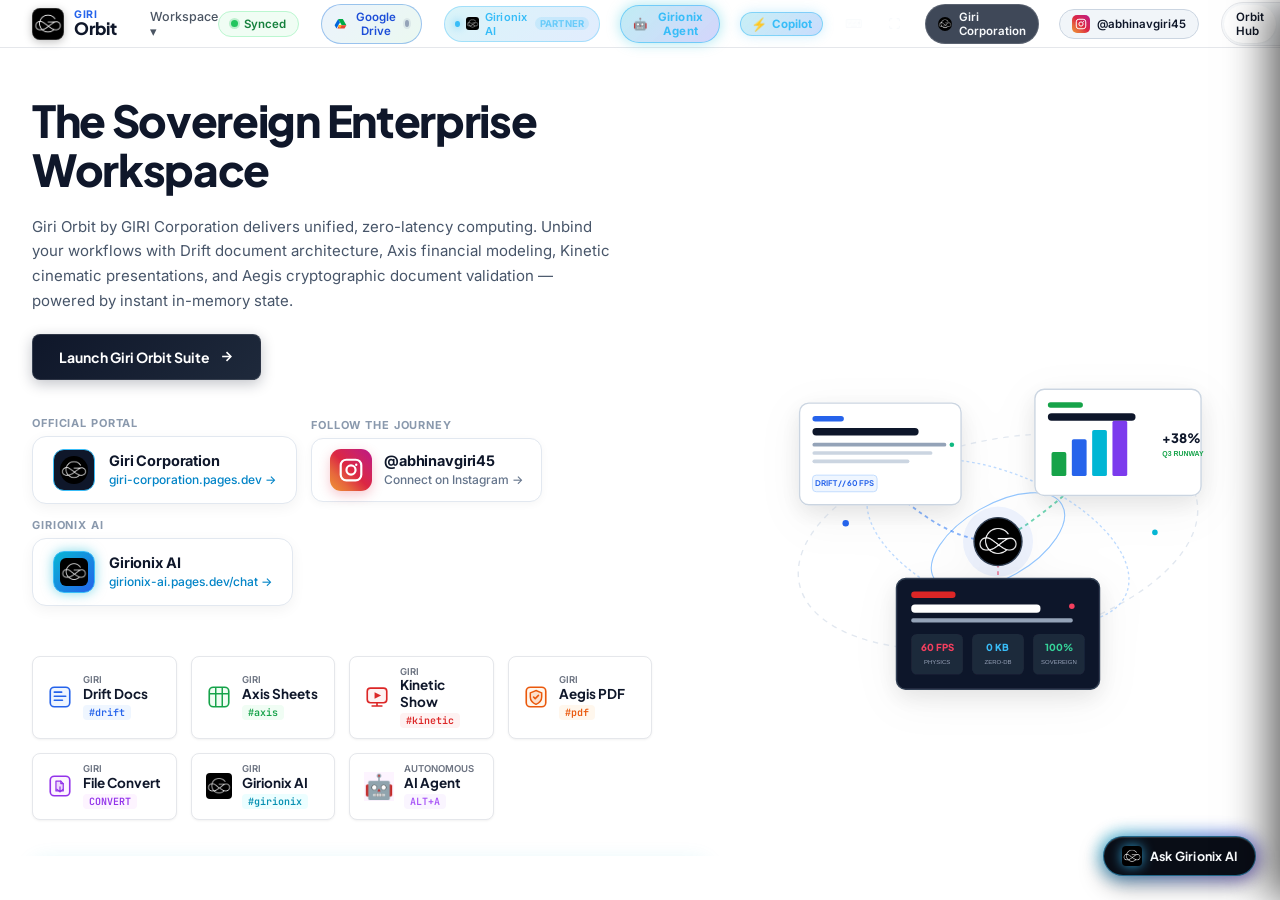
==== commit 7ed93a01: "Add minimize option for Girionix drawer and agent, and add AI Agent option in every tool" ====
--- a/index.html
+++ b/index.html
@@ -343,7 +343,7 @@
           <span style="background:rgba(168,85,247,0.18); border:1px solid rgba(168,85,247,0.4); color:#c084fc; font-size:9.5px; font-weight:800; padding:1.5px 5px; border-radius:10px; letter-spacing:0.5px;">PRO</span>
         </div>
         <!-- Active Copilot Indicator matching user screenshot -->
-        <span id="girionix-copilot-title-badge" style="font-size:11px; font-weight:700; color:#38bdf8; background:rgba(56,189,248,0.1); border:1px solid rgba(56,189,248,0.25); border-radius:12px; padding:2px 8px; white-space:nowrap;">✦ Giri Drift Co-Pilot</span>
+        <span id="girionix-copilot-title-badge" style="font-size:11px; font-weight:700; color:#38bdf8; background:rgba(56,189,248,0.1); border:1px solid rgba(56,189,248,0.25); border-radius:12px; padding:2px 8px; white-space:nowrap; max-width:140px; overflow:hidden; text-overflow:ellipsis;">✦ Giri Drift Co-Pilot</span>
       </div>
 
       <div class="girionix-drawer-actions" style="display:flex; align-items:center; gap:6px;">
@@ -357,6 +357,8 @@
           <button id="btn-girionix-mode-instant" class="girionix-mode-btn active" title="Instant Local Sovereign AI (100% Guaranteed Response)" style="background:#2563eb; color:#fff; border:none; border-radius:4px; font-size:10px; font-weight:700; padding:2px 6px; cursor:pointer;">⚡ Instant</button>
           <button id="btn-girionix-mode-cloud" class="girionix-mode-btn" title="Cloud Studio Web App" style="background:transparent; color:#94a3b8; border:none; border-radius:4px; font-size:10px; font-weight:600; padding:2px 6px; cursor:pointer;">🌐 Cloud</button>
         </div>
+        <!-- Minimize Option -->
+        <button class="girionix-icon-btn" id="btn-girionix-minimize" title="Minimize Copilot to bottom dock" style="background:transparent; border:1px solid #27272a; color:#94a3b8; border-radius:6px; width:28px; height:28px; display:flex; align-items:center; justify-content:center; cursor:pointer; font-size:14px; font-weight:700;">—</button>
         <button class="girionix-icon-btn" id="btn-girionix-settings" title="AI Model & API Key Settings" style="background:transparent; border:1px solid #27272a; color:#94a3b8; border-radius:6px; width:28px; height:28px; display:flex; align-items:center; justify-content:center; cursor:pointer; font-size:12px;">⚙️</button>
         <button class="girionix-icon-btn" id="btn-girionix-expand" title="Adjust Width (Compact / Wide / Full)" style="background:transparent; border:1px solid #27272a; color:#94a3b8; border-radius:6px; width:28px; height:28px; display:flex; align-items:center; justify-content:center; cursor:pointer; font-size:12px;">⛶</button>
         <button class="girionix-icon-btn" id="btn-girionix-drawer-close" title="Close Copilot (ESC)" style="background:transparent; border:1px solid #27272a; color:#94a3b8; border-radius:6px; width:28px; height:28px; display:flex; align-items:center; justify-content:center; cursor:pointer; font-size:13px;">✕</button>
@@ -430,11 +432,20 @@
     </div>
   </aside>
 
+  <!-- Minimized Floating Dock Pill for Girionix AI Drawer -->
+  <div id="girionix-dock-minimized-pill" class="girionix-dock-pill" style="display:none;" title="Click to restore Girionix AI Copilot">
+    <div class="dock-pill-indicator"></div>
+    <span class="dock-pill-icon">✨</span>
+    <span class="dock-pill-label" id="girionix-dock-pill-label">Girionix AI (Minimized)</span>
+    <button id="btn-girionix-dock-restore" class="dock-pill-restore-btn" title="Restore Copilot">🗖 Restore</button>
+    <button id="btn-girionix-dock-close" class="dock-pill-close-btn" title="Close Copilot">✕</button>
+  </div>
+
   <!-- Notification Toast Container -->
   <div class="orbit-toast-wrap" id="orbit-toast-wrap" aria-live="polite"></div>
 
   <!-- Main Orchestrator -->
-  <script type="module" src="js/app.js?v=11.5"></script>
+  <script type="module" src="js/app.js?v=11.7"></script>
   <script>
     if ('serviceWorker' in navigator) {
       window.addEventListener('load', () => {
--- a/css/styles.css
+++ b/css/styles.css
@@ -1100,6 +1100,22 @@
   margin: 0 auto !important;
   outline: none !important;
   box-sizing: border-box;
+}
+
+/* Safety fallback: if drift-paper-canvas has direct non-sheet children or is empty, render like a sheet */
+#drift-paper-canvas:not(:has(.drift-page-sheet)) {
+  width: 816px !important;
+  min-height: 1056px !important;
+  background-color: #ffffff !important;
+  border: 1px solid #d1d5db !important;
+  border-radius: 2px !important;
+  box-shadow: 0 4px 18px rgba(0, 0, 0, 0.12), 0 0 2px rgba(0, 0, 0, 0.15) !important;
+  padding: 72px 80px !important;
+  font-family: Calibri, 'Segoe UI', Arial, sans-serif;
+  font-size: 11pt;
+  line-height: 1.25;
+  color: #000000;
+  box-sizing: border-box !important;
 }
 
 /* Individual MS Word Authentic White Page Sheets */
@@ -4276,6 +4292,159 @@
   width: 720px;
   max-width: 98vw;
 }
+.girionix-ai-drawer.minimized {
+  transform: translateX(100%) !important;
+  pointer-events: none;
+}
+
+/* Floating Dock Pill for Minimized Girionix Copilot */
+.girionix-dock-pill {
+  position: fixed;
+  bottom: 20px;
+  right: 22px;
+  z-index: 10020;
+  display: flex;
+  align-items: center;
+  gap: 10px;
+  background: linear-gradient(135deg, #090d16, #111a2e);
+  border: 1px solid rgba(56, 189, 248, 0.45);
+  box-shadow: 0 10px 30px rgba(0, 0, 0, 0.6), 0 0 16px rgba(56, 189, 248, 0.25);
+  border-radius: 30px;
+  padding: 8px 14px 8px 16px;
+  cursor: pointer;
+  transition: all 0.22s cubic-bezier(0.16, 1, 0.3, 1);
+  user-select: none;
+  backdrop-filter: blur(8px);
+}
+.girionix-dock-pill:hover {
+  transform: translateY(-2px);
+  border-color: #38bdf8;
+  box-shadow: 0 14px 36px rgba(0, 0, 0, 0.7), 0 0 24px rgba(56, 189, 248, 0.45);
+}
+.dock-pill-indicator {
+  width: 8px;
+  height: 8px;
+  border-radius: 50%;
+  background: #22c55e;
+  box-shadow: 0 0 8px #22c55e;
+  animation: girionixPillPulse 2s infinite;
+}
+@keyframes girionixPillPulse {
+  0%, 100% { opacity: 1; transform: scale(1); }
+  50% { opacity: 0.4; transform: scale(0.85); }
+}
+.dock-pill-icon {
+  font-size: 14px;
+}
+.dock-pill-label {
+  font-size: 12px;
+  font-weight: 700;
+  color: #f1f5f9;
+  letter-spacing: -0.2px;
+  white-space: nowrap;
+}
+.dock-pill-restore-btn {
+  background: rgba(56, 189, 248, 0.15);
+  border: 1px solid rgba(56, 189, 248, 0.35);
+  color: #38bdf8;
+  border-radius: 6px;
+  padding: 3px 8px;
+  font-size: 11px;
+  font-weight: 700;
+  cursor: pointer;
+  transition: all 0.15s ease;
+}
+.dock-pill-restore-btn:hover {
+  background: #0284c7;
+  color: #ffffff;
+  border-color: #38bdf8;
+}
+.dock-pill-close-btn {
+  background: transparent;
+  border: none;
+  color: #64748b;
+  font-size: 12px;
+  cursor: pointer;
+  padding: 3px 6px;
+  border-radius: 4px;
+  transition: color 0.15s ease;
+}
+.dock-pill-close-btn:hover {
+  color: #ef4444;
+}
+
+/* Minimized Chip for Autonomous Agent */
+.girionix-agent-minimized-chip {
+  position: fixed;
+  bottom: 20px;
+  left: 22px;
+  z-index: 10020;
+  display: flex;
+  align-items: center;
+  gap: 10px;
+  background: linear-gradient(135deg, #18181b, #27272a);
+  border: 1px solid rgba(168, 85, 247, 0.45);
+  box-shadow: 0 10px 30px rgba(0, 0, 0, 0.6), 0 0 16px rgba(168, 85, 247, 0.25);
+  border-radius: 30px;
+  padding: 8px 14px 8px 14px;
+  cursor: pointer;
+  user-select: none;
+  backdrop-filter: blur(8px);
+  transition: all 0.22s ease;
+}
+.girionix-agent-minimized-chip:hover {
+  transform: translateY(-2px);
+  border-color: #c084fc;
+}
+.agent-chip-avatar {
+  font-size: 18px;
+}
+.agent-chip-content {
+  display: flex;
+  flex-direction: column;
+  line-height: 1.2;
+}
+.agent-chip-title {
+  font-size: 12px;
+  font-weight: 800;
+  color: #f8fafc;
+}
+.agent-chip-status {
+  font-size: 10px;
+  font-weight: 600;
+  color: #c084fc;
+}
+.agent-chip-btn-restore {
+  background: rgba(168, 85, 247, 0.2);
+  border: 1px solid rgba(168, 85, 247, 0.4);
+  color: #c084fc;
+  border-radius: 6px;
+  padding: 3px 8px;
+  font-size: 11px;
+  font-weight: 700;
+  cursor: pointer;
+}
+.agent-chip-btn-restore:hover {
+  background: #9333ea;
+  color: #fff;
+}
+.agent-chip-btn-close {
+  background: transparent;
+  border: none;
+  color: #64748b;
+  font-size: 12px;
+  cursor: pointer;
+  padding: 3px 6px;
+}
+.agent-chip-btn-close:hover {
+  color: #ef4444;
+}
+
+/* AI Agent button in .fluent-top-actions */
+.fluent-top-action-pill.ai-agent-btn:hover {
+  box-shadow: 0 0 10px rgba(168, 85, 247, 0.35);
+  filter: brightness(1.1);
+}
 
 /* Draggable Resize Handle */
 .girionix-resize-handle {
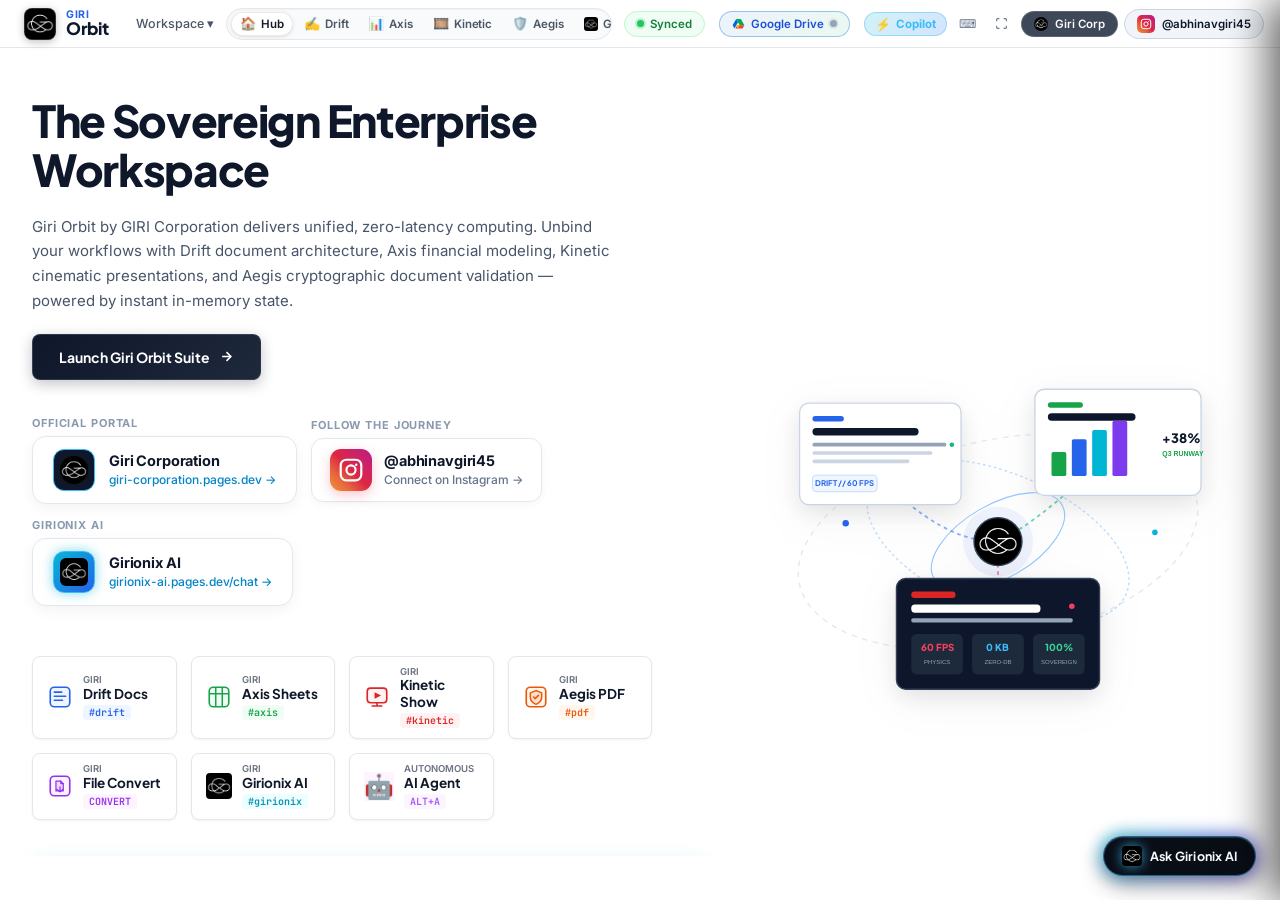
==== commit 7a773680: "Customize complete 8-tool tab bar with central alignment, responsive styling, and fast tool switchin" ====
--- a/index.html
+++ b/index.html
@@ -38,7 +38,7 @@
   <link href="https://fonts.googleapis.com/css2?family=Inter:wght@300;400;500;600;700;800&family=Plus+Jakarta+Sans:wght@600;700;800&family=JetBrains+Mono:wght@400;500;600&display=swap" rel="stylesheet">
   <link rel="icon" type="image/png" href="assets/giri-logo-symbol.png">
   <link rel="apple-touch-icon" href="assets/giri-logo-symbol.png">
-  <link rel="stylesheet" href="css/styles.css?v=10.9">
+  <link rel="stylesheet" href="css/styles.css?v=11.8">
   <link rel="stylesheet" href="css/hub.css?v=10.2">
   <link rel="stylesheet" href="css/fontsAndSelection.css?v=10.2">
   <link rel="stylesheet" href="css/sync.css?v=10.9">
@@ -51,8 +51,10 @@
 <body>
 
   <!-- TIER 2: GIRI ORBIT SUITE SUB-HEADER -->
+  <!-- TIER 2: GIRI ORBIT SUITE SUB-HEADER -->
   <header class="tier2-suite-header">
     <div class="tier2-inner">
+      <!-- 1. Left: Brand & Workspace Menu -->
       <div class="tier2-left">
         <!-- Giri Orbit Dual-Ring Gyroscope / Giri Group Master Mark (Provided by User) -->
         <div class="suite-product-brand" id="suite-product-brand" role="button" tabindex="0" title="Return to Suite Hub">
@@ -92,6 +94,14 @@
                 </span>
                 <div><strong>Girionix AI</strong><p>Sovereign Polymath AI Workspace</p></div>
               </div>
+              <div class="dropdown-product-row" data-launch="converter">
+                <span class="icon-sq" style="background:#9333ea; display:flex; align-items:center; justify-content:center; font-size:13px;">🔄</span>
+                <div><strong>File Converter</strong><p>Universal Format Transcoder</p></div>
+              </div>
+              <div class="dropdown-product-row" data-launch="agent">
+                <span class="icon-sq" style="background:linear-gradient(135deg, #8b5cf6, #3b82f6); display:flex; align-items:center; justify-content:center; font-size:13px;">🤖</span>
+                <div><strong>Autonomous Agent</strong><p>Multi-Turn Autonomous Office Worker</p></div>
+              </div>
               <div style="height:1px; background:rgba(255,255,255,0.1); margin:4px 0;"></div>
               <a href="https://giri-corporation.pages.dev/" target="_blank" rel="noopener" class="dropdown-product-row" style="text-decoration:none; color:inherit;">
                 <span class="icon-sq" style="background:#0f172a; border:1px solid #38bdf8; display:flex; align-items:center; justify-content:center;">
@@ -104,7 +114,67 @@
         </nav>
       </div>
 
-      <!-- Suite View Switcher Tabs & Actions -->
+      <!-- 2. Center: All 8 Suite Tools Tab Bar (Prominently Center-Aligned, Never Cut Off) -->
+      <div class="tier2-center">
+        <nav class="suite-switcher-pill-bar" role="tablist" aria-label="Giri Orbit Tools">
+          <!-- 1. Hub -->
+          <a href="#hub" class="suite-nav-pill active" data-view="launcher" id="tab-nav-launcher" title="Orbit Hub: Document Station & Launcher (#hub)">
+            <span class="pill-icon">🏠</span>
+            <span class="pill-name">Hub</span>
+          </a>
+
+          <!-- 2. Drift Docs -->
+          <a href="#drift" class="suite-nav-pill" data-view="drift" id="tab-nav-drift" title="Giri Drift: Word Processor & Docs (#drift)">
+            <span class="pill-icon" style="color:#2563eb;">✍️</span>
+            <span class="pill-name">Drift</span>
+            <span class="pill-sub" style="color:#2563eb; background:rgba(37,99,235,0.1);">Docs</span>
+          </a>
+
+          <!-- 3. Axis Sheets -->
+          <a href="#axis" class="suite-nav-pill" data-view="axis" id="tab-nav-axis" title="Giri Axis: Spreadsheet & Data Matrix (#axis)">
+            <span class="pill-icon" style="color:#107c41;">📊</span>
+            <span class="pill-name">Axis</span>
+            <span class="pill-sub" style="color:#107c41; background:rgba(16,124,65,0.1);">Sheets</span>
+          </a>
+
+          <!-- 4. Kinetic Slides -->
+          <a href="#kinetic" class="suite-nav-pill" data-view="kinetic" id="tab-nav-kinetic" title="Giri Kinetic: Presentation & Slide Show (#kinetic)">
+            <span class="pill-icon" style="color:#ea580c;">🎞️</span>
+            <span class="pill-name">Kinetic</span>
+            <span class="pill-sub" style="color:#ea580c; background:rgba(234,88,12,0.1);">Slides</span>
+          </a>
+
+          <!-- 5. Aegis PDF -->
+          <a href="#pdf" class="suite-nav-pill" data-view="pdf" id="tab-nav-pdf" title="Giri Aegis: PDF Studio, Seal & Sign (#pdf)">
+            <span class="pill-icon" style="color:#dc2626;">🛡️</span>
+            <span class="pill-name">Aegis</span>
+            <span class="pill-sub" style="color:#dc2626; background:rgba(220,38,38,0.1);">PDF</span>
+          </a>
+
+          <!-- 6. Girionix AI -->
+          <a href="#girionix" class="suite-nav-pill" data-view="girionix" id="tab-nav-girionix" title="Girionix AI: Sovereign Polymath Studio (#girionix)">
+            <img src="assets/girionix-logo.png" alt="Girionix AI" class="pill-logo-img">
+            <span class="pill-name">Girionix</span>
+            <span class="pill-sub" style="color:#0891b2; background:rgba(8,145,178,0.1);">AI</span>
+          </a>
+
+          <!-- 7. Universal File Converter -->
+          <a href="#converter" class="suite-nav-pill" data-view="converter" id="tab-nav-converter" title="Universal File Converter: Convert between Word, Excel, PDF, CSV, JSON, Markdown">
+            <span class="pill-icon" style="color:#9333ea;">🔄</span>
+            <span class="pill-name">Converter</span>
+            <span class="pill-sub" style="color:#9333ea; background:rgba(147,51,234,0.1);">Tools</span>
+          </a>
+
+          <!-- 8. Autonomous AI Agent -->
+          <a href="#agent" class="suite-nav-pill" data-view="agent" id="tab-nav-agent" title="Girionix Autonomous Agent: Autonomous Multi-Turn Office Worker (Alt+A)">
+            <span class="pill-icon" style="color:#8b5cf6;">🤖</span>
+            <span class="pill-name">AI Agent</span>
+            <span class="pill-sub" style="color:#8b5cf6; background:rgba(139,92,246,0.1);">Auto</span>
+          </a>
+        </nav>
+      </div>
+
+      <!-- 3. Right: Utility Controls & Actions -->
       <div class="tier2-right">
         <button class="tier1-sync-pill" id="btn-global-sync" title="Browser Sync Status & Storage Manager">
           <span class="sync-dot-live"></span>
@@ -117,40 +187,26 @@
             <path d="M22.85 15H9.71l-3.43 6h13.14l3.43-6z" fill="#EA4335"/>
             <path d="M14.27 15l-3.42 6-3.43-6h6.85z" fill="#FFBA00"/>
           </svg>
-          <span id="txt-global-drive-sync">Google Drive</span>
+          <span id="txt-global-drive-sync">Drive</span>
           <span class="drive-dot-live disconnected"></span>
         </button>
-        <button class="tier1-install-pill" id="btn-pwa-install" style="display:none; margin-right:6px; background:rgba(37,99,235,0.2); border:1px solid #3b82f6; color:#93c5fd; padding:3px 10px; border-radius:20px; font-size:11.5px; font-weight:600; cursor:pointer; align-items:center; gap:5px;" title="Install Giri Orbit as Desktop or Mobile App">
-          <svg width="12" height="12" viewBox="0 0 24 24" fill="none" stroke="currentColor" stroke-width="2.5"><path d="M21 15v4a2 2 0 0 1-2 2H5a2 2 0 0 1-2-2v-4"/><polyline points="7 10 12 15 17 10"/><line x1="12" y1="15" x2="12" y2="3"/></svg>
-          <span>Install App</span>
-        </button>
-        <div class="girionix-partner-badge" title="Official Strategic AI Partner: Girionix AI (Click for details)" style="margin-right:6px; cursor:pointer;">
-          <span class="girionix-partner-pulse"></span>
-          <img src="assets/girionix-logo.png" alt="Girionix AI" style="width:13px; height:13px; object-fit:contain; border-radius:3px;">
-          <span>Girionix AI</span>
-          <span style="opacity:0.7; font-size:9.5px; font-weight:700; text-transform:uppercase; background:rgba(56,189,248,0.2); padding:1px 5px; border-radius:10px;">Partner</span>
-        </div>
-        <button class="tier1-agent-pill" id="btn-open-girionix-agent" style="margin-right:6px;" title="Open Girionix Autonomous Office Agent (Alt+A)">
-          <span>🤖</span>
-          <span>Girionix Agent</span>
-        </button>
-        <button class="tier1-icon-pill" id="btn-open-girionix-ai" style="margin-right:6px; background:linear-gradient(135deg, rgba(6,182,212,0.22), rgba(59,130,246,0.28)); border:1px solid rgba(56,189,248,0.5); color:#38bdf8; padding:3px 10px; border-radius:20px; font-size:11.5px; font-weight:700; cursor:pointer; display:inline-flex; align-items:center; gap:5px; box-shadow:0 0 12px rgba(56,189,248,0.25);" title="Open Girionix AI Assistant (Ctrl+J)">
+        <button class="tier1-icon-pill" id="btn-open-girionix-ai" style="background:linear-gradient(135deg, rgba(6,182,212,0.18), rgba(59,130,246,0.22)); border:1px solid rgba(56,189,248,0.4); color:#38bdf8; padding:3px 10px; border-radius:20px; font-size:11.5px; font-weight:700; cursor:pointer; display:inline-flex; align-items:center; gap:5px;" title="Open Girionix AI Assistant (Ctrl+J)">
           <span style="font-size:13px;">⚡</span>
           <span>Copilot</span>
         </button>
-        <button class="tier1-icon-pill" id="btn-suite-shortcuts" style="margin-right:6px; background:rgba(255,255,255,0.06); border:1px solid rgba(255,255,255,0.15); color:#f8fafc; width:28px; height:28px; border-radius:50%; display:inline-flex; align-items:center; justify-content:center; cursor:pointer; font-size:12px;" title="Keyboard Shortcuts (Ctrl+/)">
+        <button class="tier1-icon-pill" id="btn-suite-shortcuts" style="background:rgba(255,255,255,0.06); border:1px solid rgba(255,255,255,0.15); color:#64748b; width:28px; height:28px; border-radius:50%; display:inline-flex; align-items:center; justify-content:center; cursor:pointer; font-size:12px;" title="Keyboard Shortcuts (Ctrl+/)">
           ⌨
         </button>
-        <button class="tier1-icon-pill" id="btn-suite-fullscreen" style="margin-right:6px; background:rgba(255,255,255,0.06); border:1px solid rgba(255,255,255,0.15); color:#f8fafc; width:28px; height:28px; border-radius:50%; display:inline-flex; align-items:center; justify-content:center; cursor:pointer;" title="Toggle Immersive Fullscreen">
+        <button class="tier1-icon-pill" id="btn-suite-fullscreen" style="background:rgba(255,255,255,0.06); border:1px solid rgba(255,255,255,0.15); color:#64748b; width:28px; height:28px; border-radius:50%; display:inline-flex; align-items:center; justify-content:center; cursor:pointer;" title="Toggle Immersive Fullscreen">
           <svg width="13" height="13" viewBox="0 0 24 24" fill="none" stroke="currentColor" stroke-width="2"><path d="M8 3H5a2 2 0 0 0-2 2v3m18 0V5a2 2 0 0 0-2-2h-3m0 18h3a2 2 0 0 0 2-2v-3M3 16v3a2 2 0 0 0 2 2h3"/></svg>
         </button>
-        <a href="https://giri-corporation.pages.dev/" target="_blank" rel="noopener" class="tier1-corp-pill" style="margin-right:6px;" title="Visit Giri Corporation Official Website">
+        <a href="https://giri-corporation.pages.dev/" target="_blank" rel="noopener" class="tier1-corp-pill" title="Visit Giri Corporation Official Website">
           <img src="assets/giri-logo-symbol.png" alt="Giri Corporation" style="width:14px; height:14px; border-radius:50%; display:block;">
-          <span>Giri Corporation</span>
+          <span>Giri Corp</span>
         </a>
-        <a href="https://www.instagram.com/abhinavgiri45/" target="_blank" rel="noopener" class="tier1-instagram-pill" style="margin-right:8px;" title="Follow @abhinavgiri45 on Instagram">
+        <a href="https://www.instagram.com/abhinavgiri45/" target="_blank" rel="noopener" class="tier1-instagram-pill" title="Follow @abhinavgiri45 on Instagram">
           <div class="tier1-instagram-pill-icon">
-            <svg width="12" height="12" viewBox="0 0 24 24" fill="none" xmlns="http://www.w3.org/2000/svg">
+            <svg width="12" height="12" viewBox="0 0 24 24" fill="none">
               <rect x="2.5" y="2.5" width="19" height="19" rx="5.2" stroke="#ffffff" stroke-width="2" fill="none"/>
               <circle cx="12" cy="12" r="4.2" stroke="#ffffff" stroke-width="2" fill="none"/>
               <circle cx="16.8" cy="7.2" r="1.1" fill="#ffffff"/>
@@ -158,34 +214,6 @@
           </div>
           <span>@abhinavgiri45</span>
         </a>
-        <!-- Active Suite Tabs with Specific Tool Links -->
-        <nav class="suite-switcher-pill-bar">
-          <a href="#hub" class="suite-nav-pill active" data-view="launcher" id="tab-nav-launcher" title="Orbit Hub (http://127.0.0.1:5000/#hub)">
-            <span class="pill-full-label">Orbit Hub</span>
-            <span class="pill-short-label">Hub</span>
-          </a>
-          <a href="#drift" class="suite-nav-pill" data-view="drift" id="tab-nav-drift" title="Giri Drift Docs (http://127.0.0.1:5000/#drift)">
-            <span class="pill-full-label">Drift (Docs)</span>
-            <span class="pill-short-label">Drift</span>
-          </a>
-          <a href="#axis" class="suite-nav-pill" data-view="axis" id="tab-nav-axis" title="Giri Axis Sheets (http://127.0.0.1:5000/#axis)">
-            <span class="pill-full-label">Axis (Sheets)</span>
-            <span class="pill-short-label">Axis</span>
-          </a>
-          <a href="#kinetic" class="suite-nav-pill" data-view="kinetic" id="tab-nav-kinetic" title="Giri Kinetic Presentation (http://127.0.0.1:5000/#kinetic)">
-            <span class="pill-full-label">Kinetic (Presentation)</span>
-            <span class="pill-short-label">Kinetic</span>
-          </a>
-          <a href="#pdf" class="suite-nav-pill" data-view="pdf" id="tab-nav-pdf" title="Giri Aegis PDF Studio (http://127.0.0.1:5000/#pdf)">
-            <span class="pill-full-label">Aegis (PDF)</span>
-            <span class="pill-short-label">Aegis</span>
-          </a>
-          <a href="#girionix" class="suite-nav-pill" data-view="girionix" id="tab-nav-girionix" title="Girionix AI Polymath Studio (http://127.0.0.1:5000/#girionix)">
-            <img src="assets/girionix-logo.png" alt="Girionix AI" style="width:14px; height:14px; object-fit:contain; border-radius:3px; vertical-align:middle; margin-right:4px;">
-            <span class="pill-full-label">Girionix (AI)</span>
-            <span class="pill-short-label">Girionix AI</span>
-          </a>
-        </nav>
       </div>
     </div>
   </header>
@@ -445,7 +473,7 @@
   <div class="orbit-toast-wrap" id="orbit-toast-wrap" aria-live="polite"></div>
 
   <!-- Main Orchestrator -->
-  <script type="module" src="js/app.js?v=11.7"></script>
+  <script type="module" src="js/app.js?v=11.8"></script>
   <script>
     if ('serviceWorker' in navigator) {
       window.addEventListener('load', () => {
--- a/css/styles.css
+++ b/css/styles.css
@@ -289,17 +289,35 @@
 
 .tier2-inner {
   width: 100%;
-  max-width: 1440px;
-  padding: 0 24px;
+  max-width: 100%;
+  padding: 0 16px;
   display: flex;
   align-items: center;
   justify-content: space-between;
-}
-
-.tier2-left, .tier2-right {
-  display: flex;
-  align-items: center;
-  gap: 14px;
+  gap: 8px;
+}
+
+.tier2-left {
+  display: flex;
+  align-items: center;
+  gap: 8px;
+  flex-shrink: 0;
+}
+
+.tier2-center {
+  display: flex;
+  align-items: center;
+  justify-content: center;
+  flex: 1;
+  min-width: 0;
+  padding: 0 4px;
+}
+
+.tier2-right {
+  display: flex;
+  align-items: center;
+  gap: 6px;
+  flex-shrink: 0;
 }
 
 .suite-product-brand {
@@ -451,59 +469,137 @@
 .suite-switcher-pill-bar {
   display: flex;
   align-items: center;
-  background: var(--panel-bg);
-  padding: 2px;
+  gap: 2px;
+  background: var(--panel-bg, #f1f5f9);
+  padding: 3px 4px;
   border-radius: 9999px;
-  border: 1px solid var(--border-subtle);
+  border: 1px solid var(--border-subtle, #e2e8f0);
+  box-shadow: inset 0 1px 2px rgba(0, 0, 0, 0.04);
+  max-width: 100%;
+  overflow-x: auto;
+  scrollbar-width: none;
+  -ms-overflow-style: none;
+}
+.suite-switcher-pill-bar::-webkit-scrollbar {
+  display: none;
 }
 
 .suite-nav-pill {
   display: inline-flex;
   align-items: center;
-  padding: 5px 12px;
+  gap: 5px;
+  padding: 4px 10px;
   border-radius: 9999px;
   font-size: 11.5px;
   font-weight: 500;
-  color: var(--text-secondary);
+  color: var(--text-secondary, #475569);
   text-decoration: none;
   background: transparent;
-  border: none;
-  cursor: pointer;
-  transition: all var(--transition-fast);
+  border: 1px solid transparent;
+  cursor: pointer;
+  white-space: nowrap;
+  user-select: none;
+  transition: all 0.15s cubic-bezier(0.16, 1, 0.3, 1);
 }
 
 .suite-nav-pill:hover {
-  color: var(--text-primary);
+  color: var(--text-primary, #0f172a);
+  background: rgba(255, 255, 255, 0.6);
+  border-color: rgba(0, 0, 0, 0.05);
 }
 
 .suite-nav-pill.active {
   background: #ffffff;
-  color: var(--text-primary);
+  color: var(--text-primary, #0f172a);
+  font-weight: 700;
+  border-color: rgba(0, 0, 0, 0.08);
+  box-shadow: 0 1px 4px rgba(0, 0, 0, 0.08), 0 1px 1px rgba(0, 0, 0, 0.04);
+}
+
+.suite-nav-pill .pill-icon {
+  font-size: 13px;
+  line-height: 1;
+  display: inline-flex;
+  align-items: center;
+  justify-content: center;
+}
+
+.suite-nav-pill .pill-logo-img {
+  width: 14px;
+  height: 14px;
+  object-fit: contain;
+  border-radius: 3px;
+  display: inline-block;
+}
+
+.suite-nav-pill .pill-name {
+  font-size: 11.5px;
   font-weight: 600;
-  box-shadow: 0 1px 2px rgba(0, 0, 0, 0.06);
-}
-
-.suite-nav-pill .pill-full-label {
-  display: inline;
-}
-
-.suite-nav-pill .pill-short-label {
-  display: none;
-}
-
-body.in-tool .suite-nav-pill .pill-full-label {
-  display: none;
-}
-body.in-tool .suite-nav-pill .pill-short-label {
-  display: inline;
-}
-
-@media (max-width: 900px) {
-  .suite-nav-pill .pill-full-label {
+  letter-spacing: -0.01em;
+}
+
+.suite-nav-pill .pill-sub {
+  font-size: 9px;
+  font-weight: 700;
+  text-transform: uppercase;
+  letter-spacing: 0.04em;
+  padding: 1px 5px;
+  border-radius: 6px;
+  line-height: 1.2;
+}
+
+/* Tool specific active border & glow accents */
+.suite-nav-pill[data-view="drift"].active {
+  border-color: rgba(37, 99, 235, 0.3);
+  box-shadow: 0 1px 4px rgba(37, 99, 235, 0.15);
+}
+.suite-nav-pill[data-view="axis"].active {
+  border-color: rgba(16, 124, 65, 0.3);
+  box-shadow: 0 1px 4px rgba(16, 124, 65, 0.15);
+}
+.suite-nav-pill[data-view="kinetic"].active {
+  border-color: rgba(234, 88, 12, 0.3);
+  box-shadow: 0 1px 4px rgba(234, 88, 12, 0.15);
+}
+.suite-nav-pill[data-view="pdf"].active {
+  border-color: rgba(220, 38, 38, 0.3);
+  box-shadow: 0 1px 4px rgba(220, 38, 38, 0.15);
+}
+.suite-nav-pill[data-view="girionix"].active {
+  border-color: rgba(8, 145, 178, 0.3);
+  box-shadow: 0 1px 4px rgba(8, 145, 178, 0.15);
+}
+.suite-nav-pill[data-view="converter"].active {
+  border-color: rgba(147, 51, 234, 0.3);
+  box-shadow: 0 1px 4px rgba(147, 51, 234, 0.15);
+}
+.suite-nav-pill[data-view="agent"].active {
+  border-color: rgba(139, 92, 246, 0.3);
+  box-shadow: 0 1px 4px rgba(139, 92, 246, 0.15);
+}
+
+@media (max-width: 1400px) {
+  .suite-nav-pill .pill-sub {
     display: none;
   }
-  .suite-nav-pill .pill-short-label {
-    display: inline;
+  .suite-nav-pill {
+    padding: 4px 8px;
+  }
+}
+
+@media (max-width: 1100px) {
+  .tier2-right .tier1-instagram-pill,
+  .tier2-right .tier1-corp-pill {
+    display: none;
+  }
+}
+
+@media (max-width: 860px) {
+  .suite-nav-pill .pill-name {
+    display: none;
+  }
+  .suite-nav-pill {
+    padding: 5px 8px;
   }
 }
 
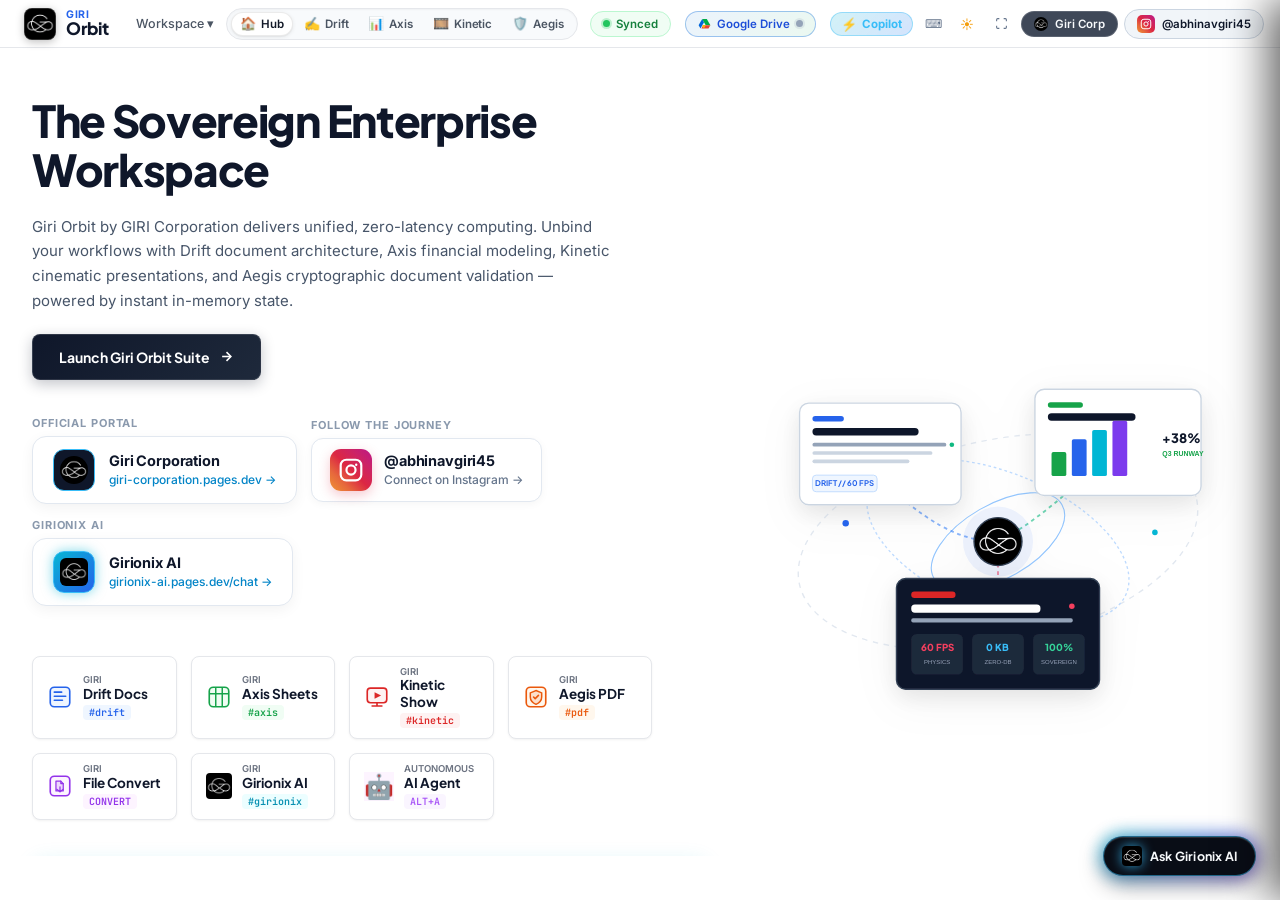
==== commit f10505b1: "feat(orbit): add light/dark theme switch, document version history snapshots, and universal file wor" ====
--- a/index.html
+++ b/index.html
@@ -45,8 +45,9 @@
   <link rel="stylesheet" href="css/mobile.css?v=10.2">
   <link rel="manifest" href="manifest.json">
   <meta name="google-signin-client_id" content="340226227470-np4m4o749r8t12nkpb2lgqru8rftju3r.apps.googleusercontent.com">
-  <!-- Official Google Identity Services SDK -->
+  <!-- Official Google Identity Services SDK & Google API Client (GAPI) -->
   <script src="https://accounts.google.com/gsi/client" async defer></script>
+  <script src="https://apis.google.com/js/api.js" async defer></script>
 </head>
 <body>
 
@@ -196,6 +197,9 @@
         </button>
         <button class="tier1-icon-pill" id="btn-suite-shortcuts" style="background:rgba(255,255,255,0.06); border:1px solid rgba(255,255,255,0.15); color:#64748b; width:28px; height:28px; border-radius:50%; display:inline-flex; align-items:center; justify-content:center; cursor:pointer; font-size:12px;" title="Keyboard Shortcuts (Ctrl+/)">
           ⌨
+        </button>
+        <button class="tier1-icon-pill" id="btn-suite-theme" style="background:rgba(255,255,255,0.06); border:1px solid rgba(255,255,255,0.15); color:#f59e0b; width:28px; height:28px; border-radius:50%; display:inline-flex; align-items:center; justify-content:center; cursor:pointer; font-size:13px;" title="Toggle Dark / Light Mode">
+          ☀️
         </button>
         <button class="tier1-icon-pill" id="btn-suite-fullscreen" style="background:rgba(255,255,255,0.06); border:1px solid rgba(255,255,255,0.15); color:#64748b; width:28px; height:28px; border-radius:50%; display:inline-flex; align-items:center; justify-content:center; cursor:pointer;" title="Toggle Immersive Fullscreen">
           <svg width="13" height="13" viewBox="0 0 24 24" fill="none" stroke="currentColor" stroke-width="2"><path d="M8 3H5a2 2 0 0 0-2 2v3m18 0V5a2 2 0 0 0-2-2h-3m0 18h3a2 2 0 0 0 2-2v-3M3 16v3a2 2 0 0 0 2 2h3"/></svg>
@@ -380,9 +384,8 @@
           <span style="font-size:13px; font-weight:900; line-height:1;">+</span>
           <span>New Chat</span>
         </button>
-        <!-- Mode Tabs: Instant Copilot vs Cloud Web -->
         <div class="girionix-mode-pill-toggle" style="display:flex; background:#18181b; border:1px solid #27272a; border-radius:6px; padding:2px;">
-          <button id="btn-girionix-mode-instant" class="girionix-mode-btn active" title="Instant Local Sovereign AI (100% Guaranteed Response)" style="background:#2563eb; color:#fff; border:none; border-radius:4px; font-size:10px; font-weight:700; padding:2px 6px; cursor:pointer;">⚡ Instant</button>
+          <button id="btn-girionix-mode-instant" class="girionix-mode-btn active" title="Girionix Online AI Copilot" style="background:#2563eb; color:#fff; border:none; border-radius:4px; font-size:10px; font-weight:700; padding:2px 6px; cursor:pointer;">⚡ Copilot</button>
           <button id="btn-girionix-mode-cloud" class="girionix-mode-btn" title="Cloud Studio Web App" style="background:transparent; color:#94a3b8; border:none; border-radius:4px; font-size:10px; font-weight:600; padding:2px 6px; cursor:pointer;">🌐 Cloud</button>
         </div>
         <!-- Minimize Option -->
@@ -473,7 +476,7 @@
   <div class="orbit-toast-wrap" id="orbit-toast-wrap" aria-live="polite"></div>
 
   <!-- Main Orchestrator -->
-  <script type="module" src="js/app.js?v=11.8"></script>
+  <script type="module" src="js/app.js?v=12.1"></script>
   <script>
     if ('serviceWorker' in navigator) {
       window.addEventListener('load', () => {
--- a/css/styles.css
+++ b/css/styles.css
@@ -6813,4 +6813,129 @@
   to { transform: scale(1.15) rotate(15deg); opacity: 1; filter: drop-shadow(0 0 12px #38bdf8); }
 }
 
-
+/* Axis Cell Notes Excel-style Red Corner Triangle */
+.axis-cell.has-note {
+  position: relative;
+}
+.axis-cell.has-note::after {
+  content: '';
+  position: absolute;
+  top: 0;
+  right: 0;
+  width: 0;
+  height: 0;
+  border-top: 6px solid #ef4444;
+  border-left: 6px solid transparent;
+  pointer-events: none;
+  z-index: 5;
+}
+
+/* =========================================================================
+   LIGHT THEME REFINEMENT SUITE
+   ========================================================================= */
+body.light-theme {
+  background: #f8fafc !important;
+  color: #0f172a !important;
+}
+
+body.light-theme .tier2-suite-header {
+  background: #ffffff !important;
+  border-bottom: 1px solid #e2e8f0 !important;
+  box-shadow: 0 1px 3px rgba(0,0,0,0.05) !important;
+}
+
+body.light-theme .suite-brand-main {
+  color: #0f172a !important;
+}
+
+body.light-theme .suite-nav-pill {
+  color: #475569 !important;
+}
+
+body.light-theme .suite-nav-pill.active {
+  background: #f1f5f9 !important;
+  color: #0f172a !important;
+}
+
+body.light-theme .tier1-icon-pill,
+body.light-theme .tier1-corp-pill,
+body.light-theme .tier1-sync-pill,
+body.light-theme .tier1-drive-pill {
+  background: #f1f5f9 !important;
+  border-color: #cbd5e1 !important;
+  color: #334155 !important;
+}
+
+body.light-theme .tier2-menu-item > span {
+  color: #475569 !important;
+}
+
+body.light-theme .tier2-dropdown {
+  background: #ffffff !important;
+  border-color: #e2e8f0 !important;
+  box-shadow: 0 10px 25px -5px rgba(0,0,0,0.1) !important;
+}
+
+body.light-theme .dropdown-product-row strong {
+  color: #0f172a !important;
+}
+
+body.light-theme .dropdown-product-row:hover {
+  background: #f8fafc !important;
+}
+
+body.light-theme .zoho-landing-container,
+body.light-theme .zoho-suite-landing {
+  background: #f8fafc !important;
+  color: #0f172a !important;
+}
+
+body.light-theme .zoho-hero-title,
+body.light-theme .zoho-section-title {
+  color: #0f172a !important;
+}
+
+body.light-theme .zoho-card,
+body.light-theme .zoho-tool-card,
+body.light-theme .recent-doc-row,
+body.light-theme .recent-doc-card {
+  background: #ffffff !important;
+  border-color: #e2e8f0 !important;
+  box-shadow: 0 1px 3px rgba(0,0,0,0.06) !important;
+}
+
+body.light-theme .zoho-tool-title,
+body.light-theme .recent-doc-name {
+  color: #0f172a !important;
+}
+
+body.light-theme .cmd-palette-card,
+body.light-theme .export-modal-card {
+  background: #ffffff !important;
+  border-color: #cbd5e1 !important;
+  color: #0f172a !important;
+  box-shadow: 0 25px 50px -12px rgba(0,0,0,0.25) !important;
+}
+
+body.light-theme .export-modal-title,
+body.light-theme .cmd-search-row input {
+  color: #0f172a !important;
+}
+
+body.light-theme .cmd-search-row {
+  border-bottom-color: #e2e8f0 !important;
+}
+
+body.light-theme .export-field-label {
+  color: #475569 !important;
+}
+
+body.light-theme .export-filename-input {
+  background: #f1f5f9 !important;
+  border-color: #cbd5e1 !important;
+  color: #0f172a !important;
+}
+
+
+
+
